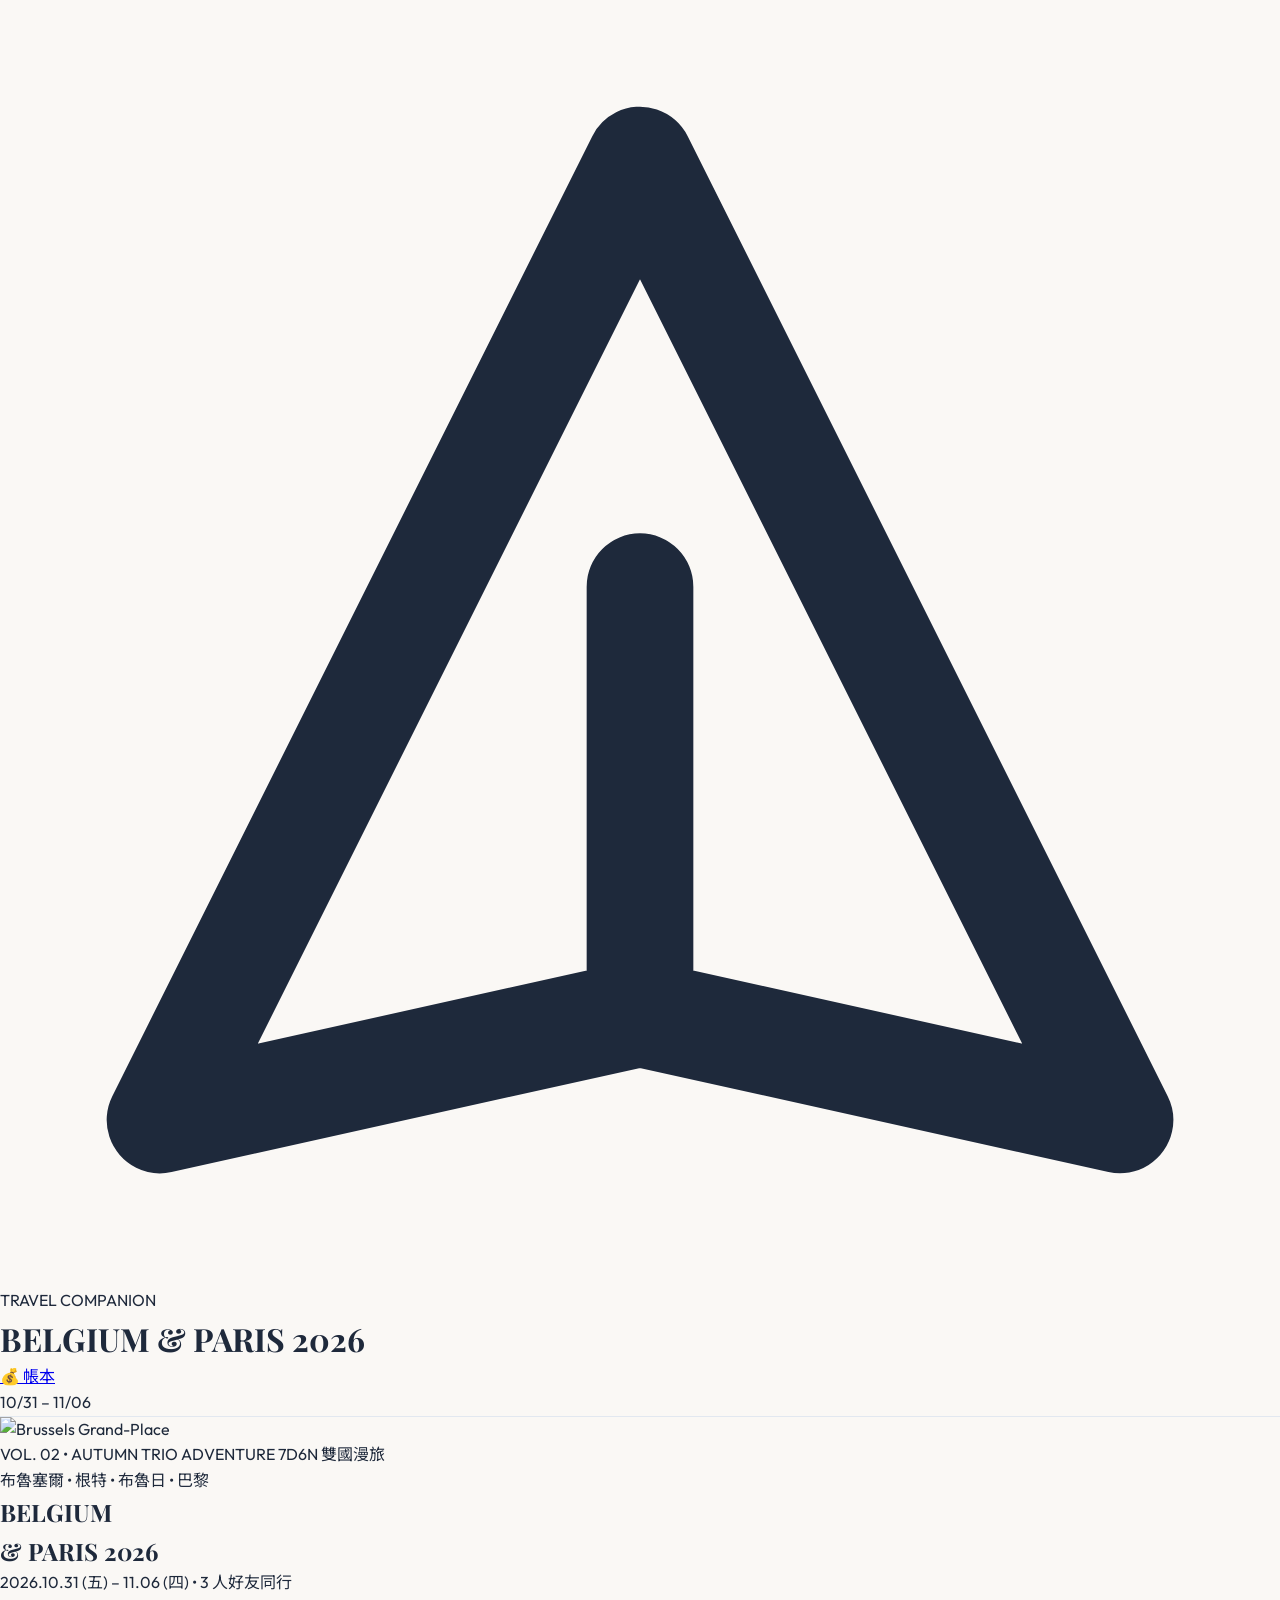
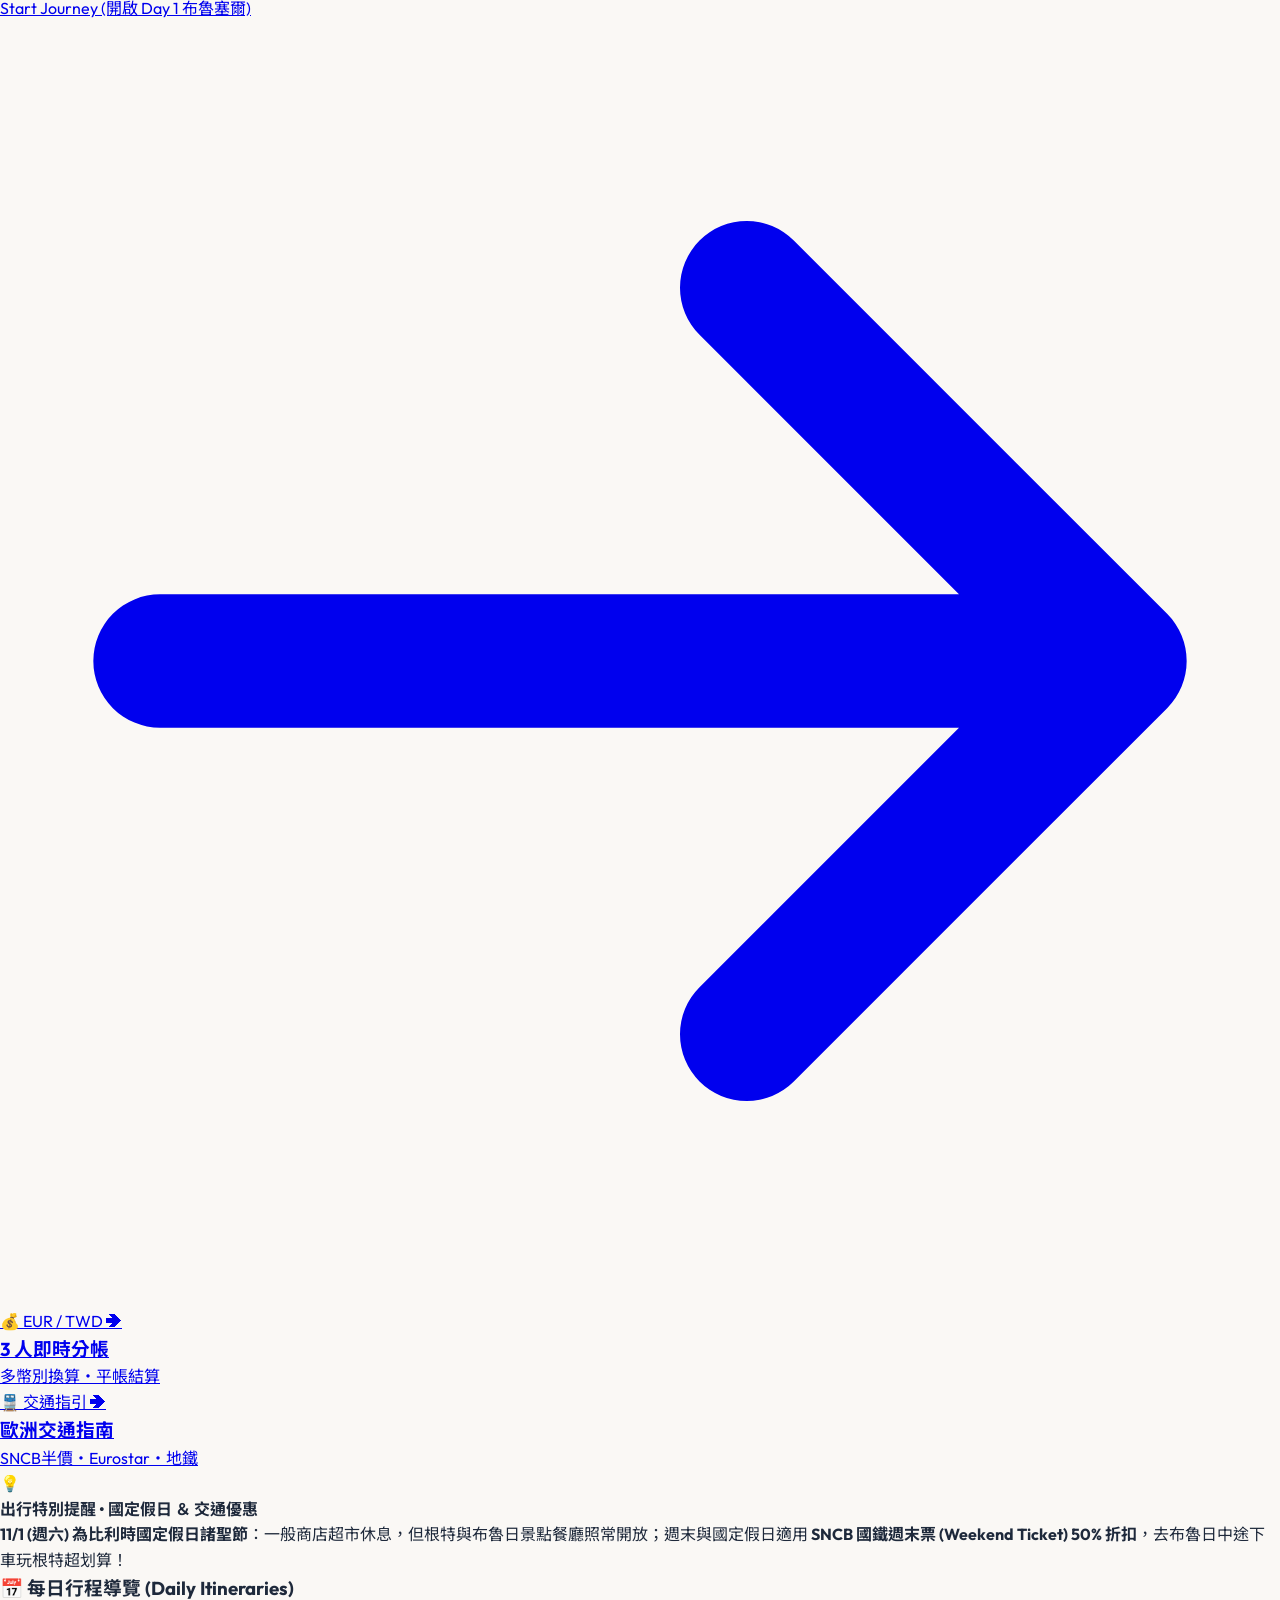
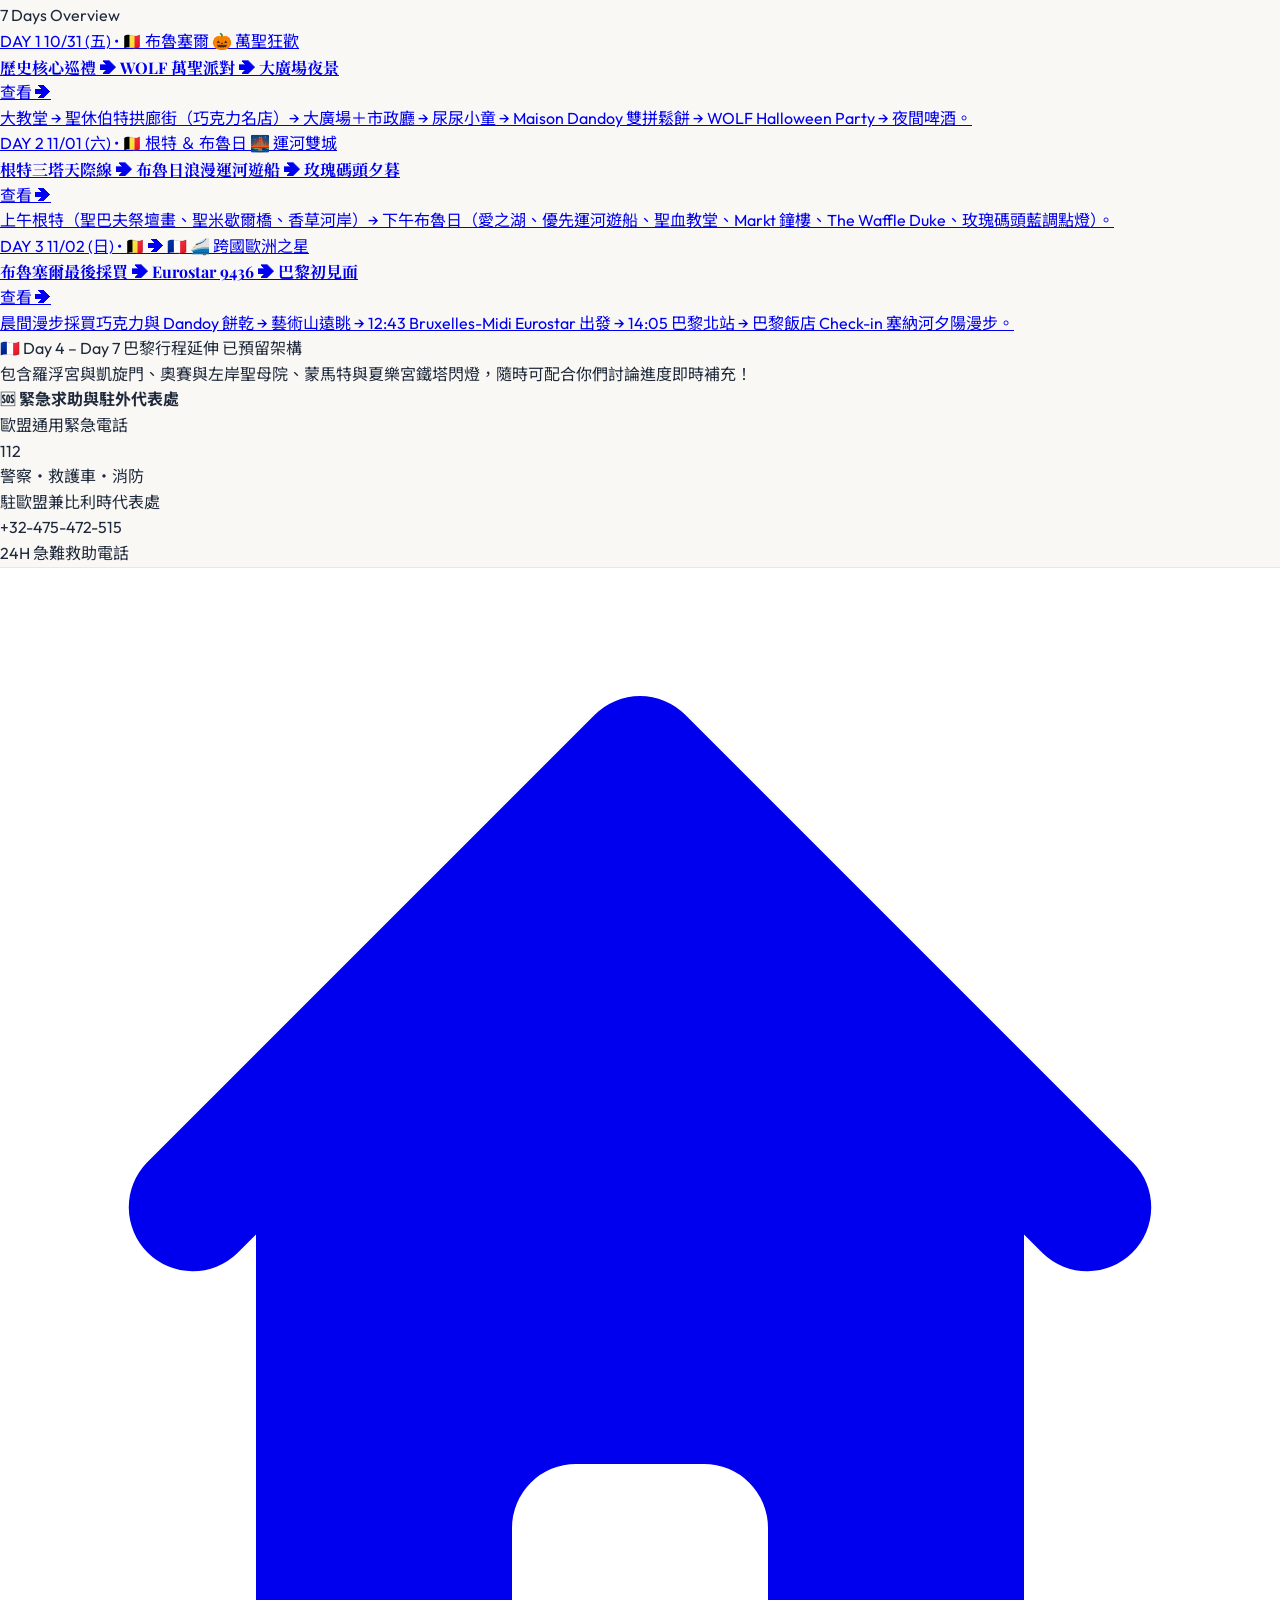
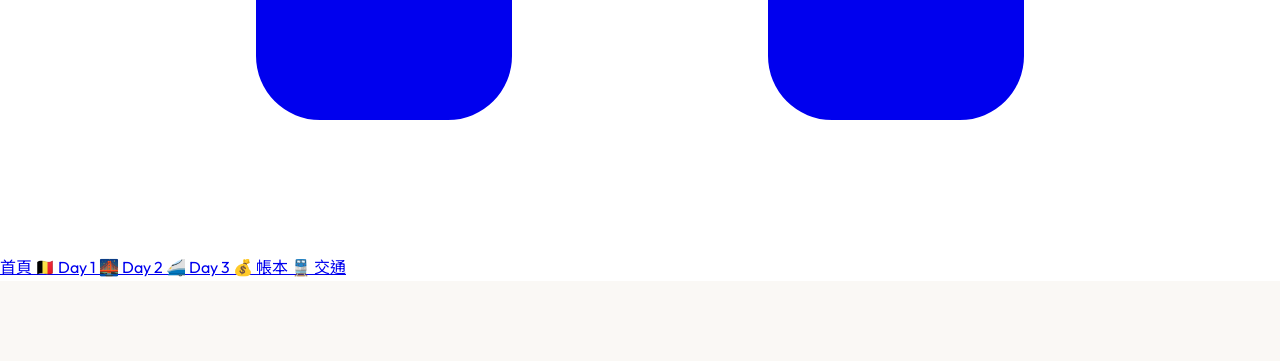
==== index.html @ 3141c3c4 "Initial commit: Belgium & Paris Travel Companion website" ====
<!DOCTYPE html>
<html lang="zh-TW">
<head>
  <meta charset="UTF-8" />
  <meta name="viewport" content="width=device-width, initial-scale=1.0, maximum-scale=1.0, user-scalable=no, viewport-fit=cover" />
  <title>BELGIUM & PARIS 2026 | 比利時・巴黎 3 人行 Travel Companion</title>
  
  <!-- Favicon -->
  <link rel="icon" type="image/svg+xml" href="./assets/favicon.svg" />

  <!-- Tailwind CSS CDN -->
  <script src="https://cdn.tailwindcss.com"></script>

  <!-- Custom Design Tokens & Style -->
  <link rel="stylesheet" href="./css/style.css" />
  <!-- Trip Data & Core Scripts -->
  <script src="./tripData.js"></script>
  <script src="./js/app.js"></script>
</head>
<body class="bg-[#FAF8F5] text-[#1E293B] antialiased selection:bg-[#FEF3C7] selection:text-[#92400E]">

  <!-- Top Sticky Header -->
  <header class="sticky top-0 z-40 glass-header px-4 py-3 shadow-sm">
    <div class="max-w-md mx-auto flex items-center justify-between">
      <div class="flex items-center gap-3">
        <div class="w-9 h-9 rounded-2xl bg-[#B45309] text-white flex items-center justify-center font-bold text-xs shadow-sm">
          <svg class="w-5 h-5 text-white" fill="none" stroke="currentColor" viewBox="0 0 24 24">
            <path stroke-linecap="round" stroke-linejoin="round" stroke-width="2" d="M12 19l9 2-9-18-9 18 9-2zm0 0v-8"/>
          </svg>
        </div>
        <div>
          <span class="text-[10px] font-extrabold tracking-widest text-[#B45309] uppercase block">TRAVEL COMPANION</span>
          <h1 class="text-base font-black text-[#1E293B] tracking-tight leading-none font-serif-title">BELGIUM & PARIS 2026</h1>
        </div>
      </div>

      <div class="flex items-center gap-2">
        <a href="ledger.html" class="flex items-center gap-1 bg-[#B45309] text-white px-2.5 py-1 rounded-full text-xs font-black shadow-soft hover:bg-[#92400E] transition-all">
          <span>💰 帳本</span>
        </a>
        <div class="flex items-center gap-1.5 bg-[#F1F5F9] px-2.5 py-1 rounded-full text-[11px] font-bold text-[#1E293B] border border-[#1E293B]/10">
          <span>10/31 – 11/06</span>
        </div>
      </div>
    </div>
  </header>

  <!-- Main Container -->
  <main class="max-w-md mx-auto px-4 pt-4 space-y-6">

    <!-- Hero Section (European Autumn Travel Magazine Style) -->
    <section class="relative h-[380px] rounded-3xl overflow-hidden shadow-float border border-stone-200/80 group">
      <img src="https://images.unsplash.com/photo-1559113202-c916b8e44373?q=80&w=1200&auto=format&fit=crop" alt="Brussels Grand-Place" class="w-full h-full object-cover group-hover:scale-105 transition-transform duration-700 ease-out" />
      <div class="absolute inset-0 bg-gradient-to-t from-[#1E293B]/95 via-[#1E293B]/45 to-transparent"></div>
      
      <div class="absolute inset-0 p-6 flex flex-col justify-between text-white">
        <!-- Top Badges -->
        <div class="flex items-center justify-between">
          <span class="bg-white/20 backdrop-blur-md px-3 py-1 rounded-full text-[10px] font-bold tracking-widest uppercase border border-white/30 text-white">
            VOL. 02 • AUTUMN TRIO ADVENTURE
          </span>
          <span class="text-xs font-semibold bg-[#B45309]/90 backdrop-blur-md px-2.5 py-1 rounded-full text-stone-100 border border-white/20">
            7D6N 雙國漫旅
          </span>
        </div>

        <!-- Bottom Cover Content -->
        <div class="space-y-4">
          <div>
            <p class="text-xs font-semibold tracking-widest text-[#FEF3C7] uppercase mb-1 flex items-center gap-1.5">
              <span class="w-2 h-2 rounded-full bg-[#D97706]"></span>
              <span>布魯塞爾 • 根特 • 布魯日 • 巴黎</span>
            </p>
            <h2 class="text-3xl font-black tracking-tight leading-tight font-serif-title text-white drop-shadow-md">
              BELGIUM<br/>& PARIS 2026
            </h2>
            <p class="text-xs font-medium text-stone-200 mt-1 tracking-wide">
              2026.10.31 (五) – 11.06 (四) • 3 人好友同行
            </p>
          </div>

          <!-- Start Journey CTA Button -->
          <a href="./day1.html" class="w-full py-3.5 px-6 bg-[#B45309] hover:bg-[#92400E] text-white font-bold text-sm rounded-2xl shadow-float flex items-center justify-center gap-2.5 transition-all duration-200 active:scale-98 border border-white/20">
            <span>Start Journey (開啟 Day 1 布魯塞爾)</span>
            <svg class="w-4 h-4 text-white" fill="none" stroke="currentColor" viewBox="0 0 24 24">
              <path stroke-linecap="round" stroke-linejoin="round" stroke-width="2.5" d="M14 5l7 7m0 0l-7 7m7-7H3"/>
            </svg>
          </a>
        </div>
      </div>
    </section>

    <!-- Quick Action Navigation Cards (2-Grid) -->
    <div class="grid grid-cols-2 gap-3">
      <!-- Ledger Card -->
      <a href="ledger.html" class="bg-white rounded-2xl p-4 border border-[#E2E8F0] shadow-soft hover:shadow-md transition-all flex flex-col justify-between group">
        <div class="flex items-center justify-between mb-2">
          <span class="w-8 h-8 rounded-xl bg-[#FEF3C7] text-[#B45309] flex items-center justify-center text-base font-black">💰</span>
          <span class="text-[10px] font-bold text-stone-400 group-hover:text-[#B45309] transition-colors">EUR / TWD ➔</span>
        </div>
        <div>
          <h3 class="text-sm font-black text-[#1E293B]">3 人即時分帳</h3>
          <p class="text-[11px] text-stone-500 mt-0.5">多幣別換算・平帳結算</p>
        </div>
      </a>

      <!-- Transit Guide Card -->
      <a href="transport_guide.html" class="bg-white rounded-2xl p-4 border border-[#E2E8F0] shadow-soft hover:shadow-md transition-all flex flex-col justify-between group">
        <div class="flex items-center justify-between mb-2">
          <span class="w-8 h-8 rounded-xl bg-[#EFF6FF] text-[#1E40AF] flex items-center justify-center text-base font-black">🚆</span>
          <span class="text-[10px] font-bold text-stone-400 group-hover:text-[#1E40AF] transition-colors">交通指引 ➔</span>
        </div>
        <div>
          <h3 class="text-sm font-black text-[#1E293B]">歐洲交通指南</h3>
          <p class="text-[11px] text-stone-500 mt-0.5">SNCB半價・Eurostar・地鐵</p>
        </div>
      </a>
    </div>

    <!-- Alert Banner: 11/1 All Saints' Day & SNCB Discount -->
    <div class="bg-gradient-to-r from-[#FEF3C7] to-[#FFFBEB] rounded-2xl p-4 border border-[#FDE68A] text-[#92400E] space-y-1.5 shadow-2xs">
      <div class="flex items-center gap-2">
        <span class="text-base">💡</span>
        <h4 class="text-xs font-black uppercase tracking-wider">出行特別提醒 • 國定假日 ＆ 交通優惠</h4>
      </div>
      <p class="text-xs leading-relaxed text-[#78350F]">
        <strong>11/1 (週六) 為比利時國定假日諸聖節</strong>：一般商店超市休息，但根特與布魯日景點餐廳照常開放；週末與國定假日適用 <strong>SNCB 國鐵週末票 (Weekend Ticket) 50% 折扣</strong>，去布魯日中途下車玩根特超划算！
      </p>
    </div>

    <!-- Daily Itinerary Selector (Days 1 to 7) -->
    <section class="space-y-3">
      <div class="flex items-center justify-between px-1">
        <h3 class="text-sm font-black text-[#1E293B] uppercase tracking-wider flex items-center gap-1.5">
          <span>📅</span> <span>每日行程導覽 (Daily Itineraries)</span>
        </h3>
        <span class="text-[11px] font-semibold text-stone-400">7 Days Overview</span>
      </div>

      <!-- Day 1 Card -->
      <a href="day1.html" class="block bg-white rounded-2xl p-4 border border-[#E2E8F0] shadow-soft hover:shadow-md transition-all space-y-3">
        <div class="flex items-start justify-between">
          <div>
            <div class="flex items-center gap-1.5">
              <span class="bg-[#FEF3C7] text-[#92400E] font-extrabold text-[10px] px-2 py-0.5 rounded-md">DAY 1</span>
              <span class="text-xs text-stone-500 font-semibold">10/31 (五) • 🇧🇪 布魯塞爾</span>
              <span class="bg-[#FFEDD5] text-[#C2410C] text-[10px] font-bold px-1.5 py-0.5 rounded">🎃 萬聖狂歡</span>
            </div>
            <h4 class="text-base font-black text-[#1E293B] mt-1 font-serif-title">歷史核心巡禮 ➔ WOLF 萬聖派對 ➔ 大廣場夜景</h4>
          </div>
          <span class="text-[#B45309] text-xs font-bold mt-1">查看 ➔</span>
        </div>
        <p class="text-xs text-stone-600 line-clamp-2">
          大教堂 → 聖休伯特拱廊街（巧克力名店）→ 大廣場＋市政廳 → 尿尿小童 → Maison Dandoy 雙拼鬆餅 → WOLF Halloween Party → 夜間啤酒。
        </p>
      </a>

      <!-- Day 2 Card -->
      <a href="day2.html" class="block bg-white rounded-2xl p-4 border border-[#E2E8F0] shadow-soft hover:shadow-md transition-all space-y-3">
        <div class="flex items-start justify-between">
          <div>
            <div class="flex items-center gap-1.5">
              <span class="bg-[#FEF3C7] text-[#92400E] font-extrabold text-[10px] px-2 py-0.5 rounded-md">DAY 2</span>
              <span class="text-xs text-stone-500 font-semibold">11/01 (六) • 🇧🇪 根特 ＆ 布魯日</span>
              <span class="bg-[#ECFDF5] text-[#065F46] text-[10px] font-bold px-1.5 py-0.5 rounded">🌉 運河雙城</span>
            </div>
            <h4 class="text-base font-black text-[#1E293B] mt-1 font-serif-title">根特三塔天際線 ➔ 布魯日浪漫運河遊船 ➔ 玫瑰碼頭夕暮</h4>
          </div>
          <span class="text-[#B45309] text-xs font-bold mt-1">查看 ➔</span>
        </div>
        <p class="text-xs text-stone-600 line-clamp-2">
          上午根特（聖巴夫祭壇畫、聖米歇爾橋、香草河岸）→ 下午布魯日（愛之湖、優先運河遊船、聖血教堂、Markt 鐘樓、The Waffle Duke、玫瑰碼頭藍調點燈）。
        </p>
      </a>

      <!-- Day 3 Card -->
      <a href="day3.html" class="block bg-white rounded-2xl p-4 border border-[#E2E8F0] shadow-soft hover:shadow-md transition-all space-y-3">
        <div class="flex items-start justify-between">
          <div>
            <div class="flex items-center gap-1.5">
              <span class="bg-[#EFF6FF] text-[#1E40AF] font-extrabold text-[10px] px-2 py-0.5 rounded-md">DAY 3</span>
              <span class="text-xs text-stone-500 font-semibold">11/02 (日) • 🇧🇪 ➔ 🇫🇷</span>
              <span class="bg-[#EFF6FF] text-[#1E40AF] text-[10px] font-bold px-1.5 py-0.5 rounded">🚄 跨國歐洲之星</span>
            </div>
            <h4 class="text-base font-black text-[#1E293B] mt-1 font-serif-title">布魯塞爾最後採買 ➔ Eurostar 9436 ➔ 巴黎初見面</h4>
          </div>
          <span class="text-[#1E40AF] text-xs font-bold mt-1">查看 ➔</span>
        </div>
        <p class="text-xs text-stone-600 line-clamp-2">
          晨間漫步採買巧克力與 Dandoy 餅乾 → 藝術山遠眺 → 12:43 Bruxelles-Midi Eurostar 出發 → 14:05 巴黎北站 → 巴黎飯店 Check-in 塞納河夕陽漫步。
        </p>
      </a>

      <!-- Days 4-7 Paris Expansion Cards -->
      <div class="bg-stone-50 rounded-2xl p-4 border border-dashed border-stone-300 space-y-2">
        <div class="flex items-center justify-between">
          <span class="text-xs font-bold text-stone-700">🇫🇷 Day 4 – Day 7 巴黎行程延伸</span>
          <span class="text-[10px] bg-stone-200 text-stone-600 font-bold px-2 py-0.5 rounded-full">已預留架構</span>
        </div>
        <p class="text-xs text-stone-500">
          包含羅浮宮與凱旋門、奧賽與左岸聖母院、蒙馬特與夏樂宮鐵塔閃燈，隨時可配合你們討論進度即時補充！
        </p>
      </div>
    </section>

    <!-- Emergency & Support Card -->
    <section class="bg-white rounded-2xl p-4 border border-[#E2E8F0] shadow-soft space-y-2.5">
      <h4 class="text-xs font-black text-[#1E293B] uppercase tracking-wider flex items-center gap-1.5">
        <span>🆘</span> <span>緊急求助與駐外代表處</span>
      </h4>
      <div class="grid grid-cols-2 gap-2 text-xs">
        <div class="bg-stone-50 p-2.5 rounded-xl border border-stone-200/60">
          <span class="text-[10px] font-bold text-stone-400 block">歐盟通用緊急電話</span>
          <p class="font-black text-[#B45309] text-sm">112</p>
          <span class="text-[10px] text-stone-500">警察・救護車・消防</span>
        </div>
        <div class="bg-stone-50 p-2.5 rounded-xl border border-stone-200/60">
          <span class="text-[10px] font-bold text-stone-400 block">駐歐盟兼比利時代表處</span>
          <p class="font-black text-[#1E293B] text-xs mt-0.5">+32-475-472-515</p>
          <span class="text-[10px] text-stone-500">24H 急難救助電話</span>
        </div>
      </div>
    </section>

  </main>

  <!-- Bottom Navigation Bar -->
  <nav class="fixed bottom-0 left-0 right-0 z-40 glass-nav px-4 py-2">
    <div class="max-w-md mx-auto flex items-center justify-around text-[10px] font-bold text-stone-500">
      <a href="index.html" class="flex flex-col items-center gap-1 text-[#B45309]">
        <svg class="w-5 h-5 text-[#B45309]" fill="currentColor" viewBox="0 0 20 20">
          <path d="M10.707 2.293a1 1 0 00-1.414 0l-7 7a1 1 0 001.414 1.414L4 10.414V17a1 1 0 001 1h2a1 1 0 001-1v-2a1 1 0 011-1h2a1 1 0 011 1v2a1 1 0 001 1h2a1 1 0 001-1v-6.586l.293.293a1 1 0 001.414-1.414l-7-7z"/>
        </svg>
        <span>首頁</span>
      </a>
      <a href="day1.html" class="flex flex-col items-center gap-1 hover:text-[#1E293B] transition-colors">
        <span class="text-sm leading-none">🇧🇪</span>
        <span>Day 1</span>
      </a>
      <a href="day2.html" class="flex flex-col items-center gap-1 hover:text-[#1E293B] transition-colors">
        <span class="text-sm leading-none">🌉</span>
        <span>Day 2</span>
      </a>
      <a href="day3.html" class="flex flex-col items-center gap-1 hover:text-[#1E293B] transition-colors">
        <span class="text-sm leading-none">🚄</span>
        <span>Day 3</span>
      </a>
      <a href="ledger.html" class="flex flex-col items-center gap-1 hover:text-[#B45309] transition-colors">
        <span class="text-sm leading-none">💰</span>
        <span>帳本</span>
      </a>
      <a href="transport_guide.html" class="flex flex-col items-center gap-1 hover:text-[#1E293B] transition-colors">
        <span class="text-sm leading-none">🚆</span>
        <span>交通</span>
      </a>
    </div>
  </nav>

</body>
</html>
---- css/style.css ----
/* ==========================================================================
   Belgium & Paris Travel Companion 2026 - European Autumn Design System
   ========================================================================== */

@import url('https://fonts.googleapis.com/css2?family=Cinzel:wght@600;700;800;900&family=Playfair+Display:ital,wght@0,600;0,700;0,900;1,600&family=Outfit:wght@300;400;500;600;700;800;900&family=Noto+Sans+TC:wght@300;400;500;700;900&family=Noto+Serif+TC:wght@400;600;700;900&display=swap');

:root {
  /* Color Palette - European Autumn & Capital Elegance */
  --bg-washi: #FAF8F5;          /* 溫潤象牙米白紙質 */
  --bg-card: #FFFFFF;           /* 純白卡片 */
  --text-primary: #1E293B;      /* 深海軍藍黑 (主字體 Slate-800) */
  --text-body: #475569;         /* 內文深灰 (Slate-600) */
  --text-muted: #64748B;        /* 輔助文字 (Slate-500) */
  
  /* Belgium & Bruges Accents */
  --accent-cognac: #B45309;     /* 布魯日紅磚干邑金 */
  --accent-cognac-light: #FEF3C7;/* 干邑金淺背景 */
  --accent-wine: #881337;       /* 皇家勃艮第酒紅 */
  --accent-wine-light: #FFE4E6; /* 酒紅淺背景 */
  
  /* Paris & Classic European Accents */
  --accent-navy: #1E293B;       /* 歐陸深海軍藍 */
  --accent-navy-light: #F1F5F9; /* 海軍藍淺背景 */
  --accent-gold: #D97706;       /* 典雅香檳金 */
  --accent-gold-light: #FFFBEB; /* 香檳金淺背景 */
  --accent-forest: #1E3A2F;     /* 歐洲林蔭墨綠 */
  --accent-forest-light: #ECFDF5;

  --border-light: #E2E8F0;      /* 細微邊框 */
  --border-focus: #B45309;

  --shadow-2xs: 0 1px 3px rgba(30, 41, 59, 0.04);
  --shadow-soft: 0 4px 20px -2px rgba(30, 41, 59, 0.05);
  --shadow-card: 0 8px 30px rgba(30, 41, 59, 0.08);
  --shadow-float: 0 12px 35px rgba(30, 41, 59, 0.12);
}

/* Base Setup */
*, *::before, *::after {
  box-sizing: border-box;
  margin: 0;
  padding: 0;
}

html {
  font-family: 'Outfit', 'Noto Sans TC', -apple-system, sans-serif;
  background-color: var(--bg-washi);
  color: var(--text-primary);
  -webkit-font-smoothing: antialiased;
  -moz-osx-font-smoothing: grayscale;
  scroll-behavior: smooth;
}

body {
  min-height: 100vh;
  background-color: var(--bg-washi);
  line-height: 1.6;
  padding-bottom: calc(5rem + env(safe-area-inset-bottom));
}

/* Typography Classes */
.font-serif-title {
  font-family: 'Playfair Display', 'Noto Serif TC', 'Cinzel', serif;
}

.font-sans-tc {
  font-family: 'Outfit', 'Noto Sans TC', sans-serif;
}

/* Glassmorphism Header & Nav */
.glass-header {
  background: rgba(250, 248, 245, 0.90);
  backdrop-filter: blur(16px);
  -webkit-backdrop-filter: blur(16px);
  border-bottom: 1px solid var(--border-light);
}

.glass-nav {
  background: rgba(255, 255, 255, 0.92);
  backdrop-filter: blur(16px);
  -webkit-backdrop-filter: blur(16px);
  border-top: 1px solid var(--border-light);
}

/* Custom Scrollbar Removal */
.no-scrollbar::-webkit-scrollbar {
  display: none;
}
.no-scrollbar {
  -ms-overflow-style: none;
  scrollbar-width: none;
}

/* Timeline Custom Connectors */
.timeline-dot {
  position: relative;
}
.timeline-dot::after {
  content: '';
  position: absolute;
  top: 1.25rem;
  bottom: -1.25rem;
  left: 50%;
  width: 2px;
  background: #E2E8F0;
  transform: translateX(-50%);
  z-index: 0;
}
.timeline-dot:last-child::after {
  display: none;
}

/* Micro-interaction Animations */
@keyframes fadeIn {
  from { opacity: 0; transform: translateY(6px); }
  to { opacity: 1; transform: translateY(0); }
}

.animate-fade-in {
  animation: fadeIn 0.35s ease-out forwards;
}

.active-scale:active {
  transform: scale(0.97);
}

/* Tag & Badge Tokens */
.badge-be {
  background-color: #FEF3C7;
  color: #92400E;
  border: 1px solid #FDE68A;
}

.badge-fr {
  background-color: #EFF6FF;
  color: #1E40AF;
  border: 1px solid #BFDBFE;
}

.badge-halloween {
  background-color: #FFEDD5;
  color: #C2410C;
  border: 1px solid #FED7AA;
}
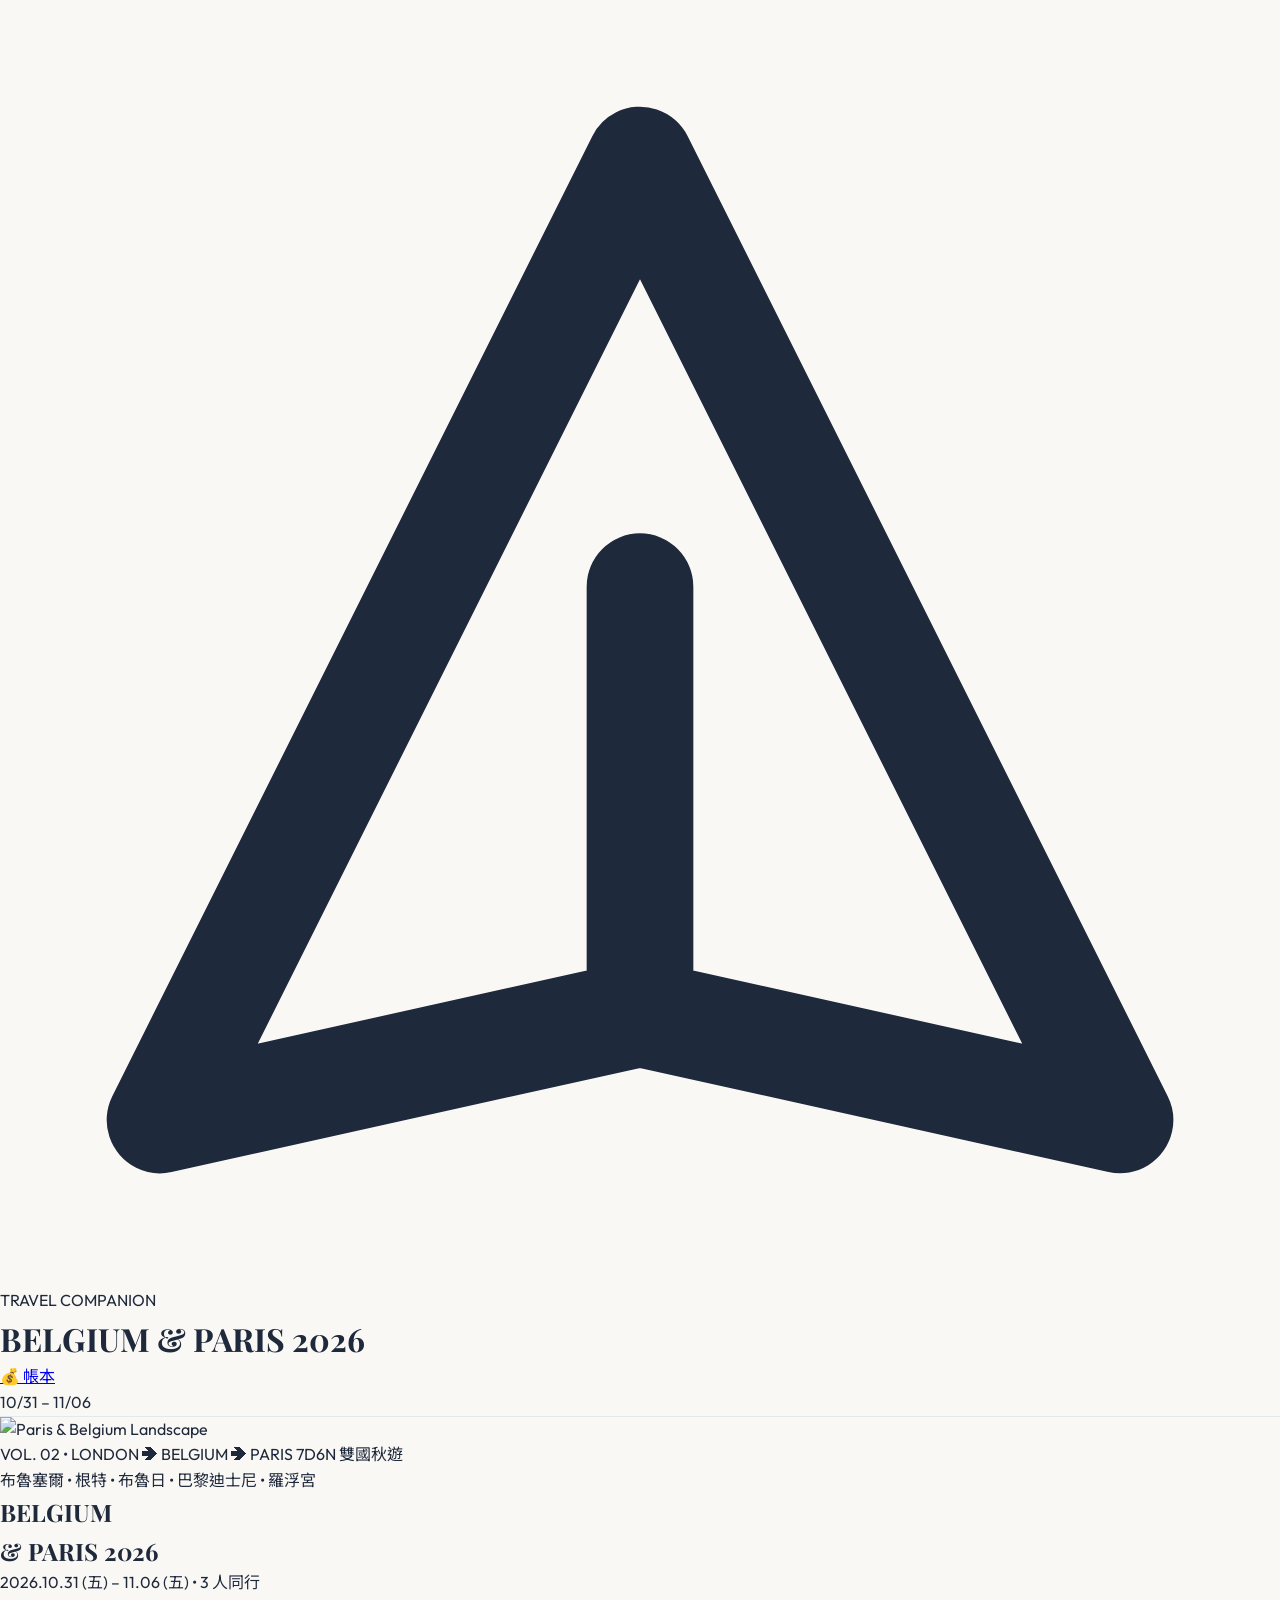
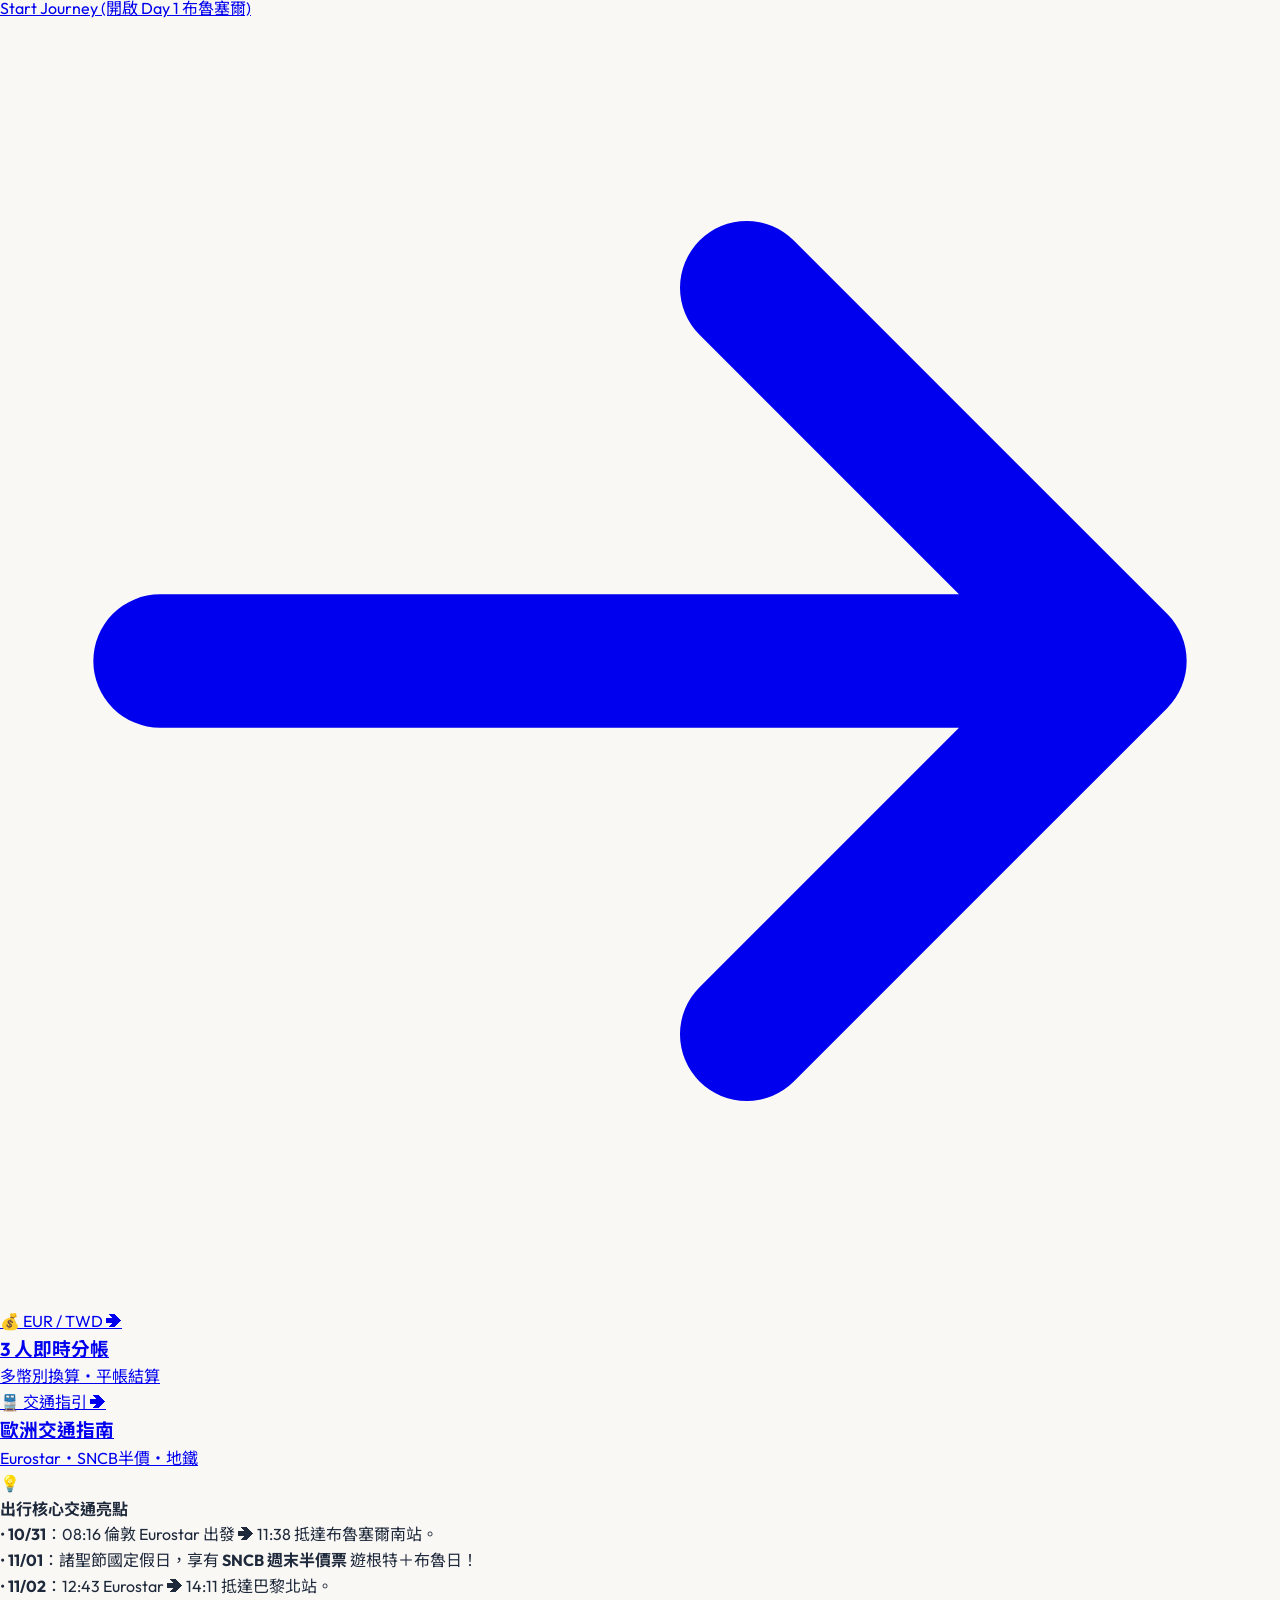
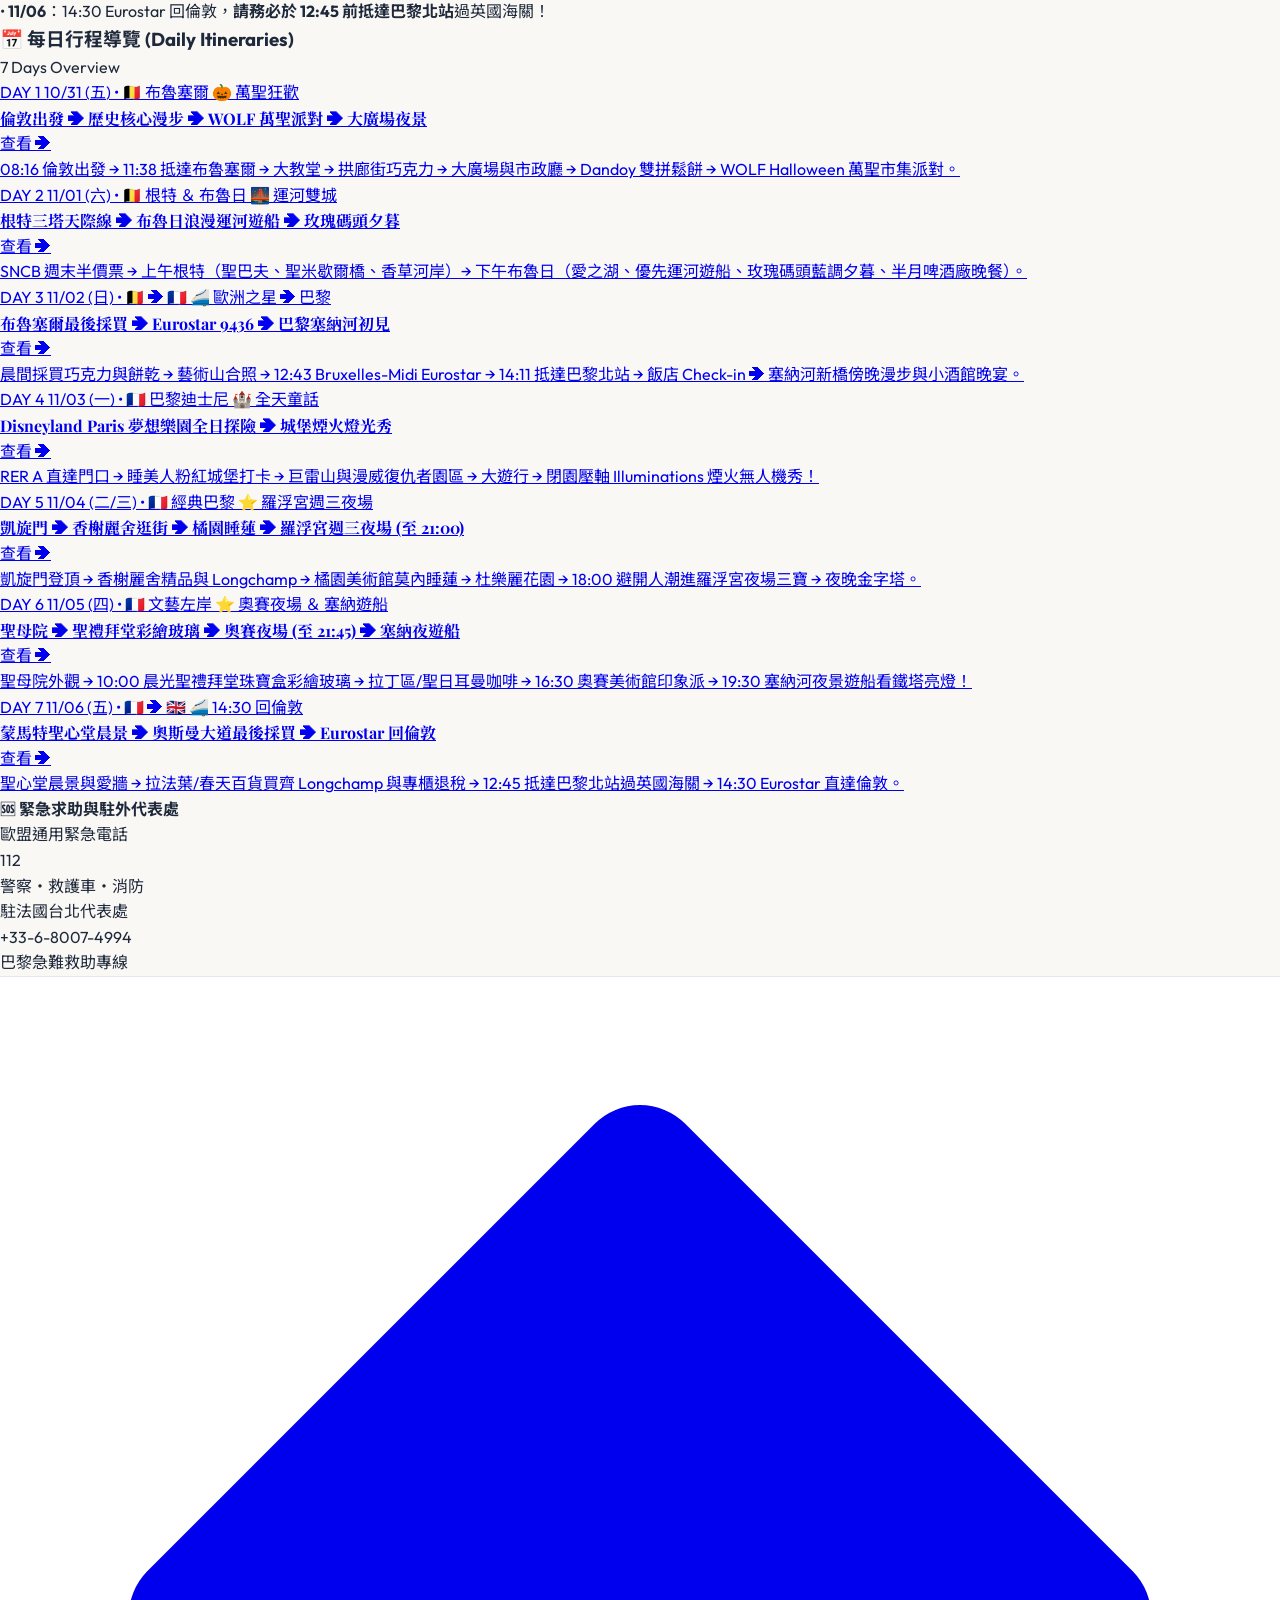
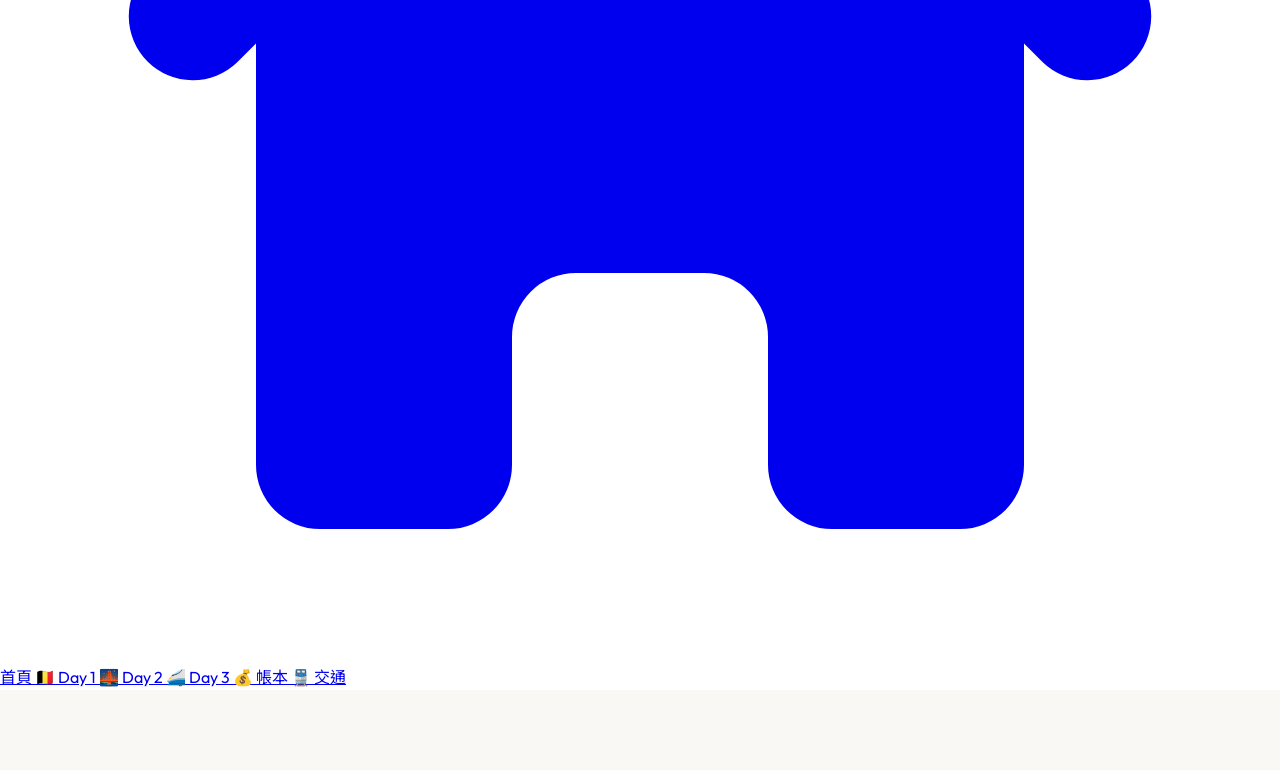
==== commit 1831939a: "Update full Paris itinerary, Eurostar timings, and logistics" ====
--- a/index.html
+++ b/index.html
@@ -50,17 +50,17 @@
 
     <!-- Hero Section (European Autumn Travel Magazine Style) -->
     <section class="relative h-[380px] rounded-3xl overflow-hidden shadow-float border border-stone-200/80 group">
-      <img src="https://images.unsplash.com/photo-1559113202-c916b8e44373?q=80&w=1200&auto=format&fit=crop" alt="Brussels Grand-Place" class="w-full h-full object-cover group-hover:scale-105 transition-transform duration-700 ease-out" />
+      <img src="https://images.unsplash.com/photo-1502602898657-3e91760cbb34?q=80&w=1200&auto=format&fit=crop" alt="Paris & Belgium Landscape" class="w-full h-full object-cover group-hover:scale-105 transition-transform duration-700 ease-out" />
       <div class="absolute inset-0 bg-gradient-to-t from-[#1E293B]/95 via-[#1E293B]/45 to-transparent"></div>
       
       <div class="absolute inset-0 p-6 flex flex-col justify-between text-white">
         <!-- Top Badges -->
         <div class="flex items-center justify-between">
           <span class="bg-white/20 backdrop-blur-md px-3 py-1 rounded-full text-[10px] font-bold tracking-widest uppercase border border-white/30 text-white">
-            VOL. 02 • AUTUMN TRIO ADVENTURE
+            VOL. 02 • LONDON ➔ BELGIUM ➔ PARIS
           </span>
           <span class="text-xs font-semibold bg-[#B45309]/90 backdrop-blur-md px-2.5 py-1 rounded-full text-stone-100 border border-white/20">
-            7D6N 雙國漫旅
+            7D6N 雙國秋遊
           </span>
         </div>
 
@@ -69,13 +69,13 @@
           <div>
             <p class="text-xs font-semibold tracking-widest text-[#FEF3C7] uppercase mb-1 flex items-center gap-1.5">
               <span class="w-2 h-2 rounded-full bg-[#D97706]"></span>
-              <span>布魯塞爾 • 根特 • 布魯日 • 巴黎</span>
+              <span>布魯塞爾 • 根特 • 布魯日 • 巴黎迪士尼 • 羅浮宮</span>
             </p>
             <h2 class="text-3xl font-black tracking-tight leading-tight font-serif-title text-white drop-shadow-md">
               BELGIUM<br/>& PARIS 2026
             </h2>
             <p class="text-xs font-medium text-stone-200 mt-1 tracking-wide">
-              2026.10.31 (五) – 11.06 (四) • 3 人好友同行
+              2026.10.31 (五) – 11.06 (五) • 3 人同行
             </p>
           </div>
 
@@ -112,19 +112,22 @@
         </div>
         <div>
           <h3 class="text-sm font-black text-[#1E293B]">歐洲交通指南</h3>
-          <p class="text-[11px] text-stone-500 mt-0.5">SNCB半價・Eurostar・地鐵</p>
+          <p class="text-[11px] text-stone-500 mt-0.5">Eurostar・SNCB半價・地鐵</p>
         </div>
       </a>
     </div>
 
-    <!-- Alert Banner: 11/1 All Saints' Day & SNCB Discount -->
+    <!-- Alert Banner: 11/1 All Saints' Day & 11/6 Eurostar -->
     <div class="bg-gradient-to-r from-[#FEF3C7] to-[#FFFBEB] rounded-2xl p-4 border border-[#FDE68A] text-[#92400E] space-y-1.5 shadow-2xs">
       <div class="flex items-center gap-2">
         <span class="text-base">💡</span>
-        <h4 class="text-xs font-black uppercase tracking-wider">出行特別提醒 • 國定假日 ＆ 交通優惠</h4>
+        <h4 class="text-xs font-black uppercase tracking-wider">出行核心交通亮點</h4>
       </div>
       <p class="text-xs leading-relaxed text-[#78350F]">
-        <strong>11/1 (週六) 為比利時國定假日諸聖節</strong>：一般商店超市休息，但根特與布魯日景點餐廳照常開放；週末與國定假日適用 <strong>SNCB 國鐵週末票 (Weekend Ticket) 50% 折扣</strong>，去布魯日中途下車玩根特超划算！
+        • <strong>10/31</strong>：08:16 倫敦 Eurostar 出發 ➔ 11:38 抵達布魯塞爾南站。<br/>
+        • <strong>11/01</strong>：諸聖節國定假日，享有 <strong>SNCB 週末半價票</strong> 遊根特＋布魯日！<br/>
+        • <strong>11/02</strong>：12:43 Eurostar ➔ 14:11 抵達巴黎北站。<br/>
+        • <strong>11/06</strong>：14:30 Eurostar 回倫敦，<strong>請務必於 12:45 前抵達巴黎北站</strong>過英國海關！
       </p>
     </div>
 
@@ -146,12 +149,12 @@
               <span class="text-xs text-stone-500 font-semibold">10/31 (五) • 🇧🇪 布魯塞爾</span>
               <span class="bg-[#FFEDD5] text-[#C2410C] text-[10px] font-bold px-1.5 py-0.5 rounded">🎃 萬聖狂歡</span>
             </div>
-            <h4 class="text-base font-black text-[#1E293B] mt-1 font-serif-title">歷史核心巡禮 ➔ WOLF 萬聖派對 ➔ 大廣場夜景</h4>
+            <h4 class="text-base font-black text-[#1E293B] mt-1 font-serif-title">倫敦出發 ➔ 歷史核心漫步 ➔ WOLF 萬聖派對 ➔ 大廣場夜景</h4>
           </div>
           <span class="text-[#B45309] text-xs font-bold mt-1">查看 ➔</span>
         </div>
         <p class="text-xs text-stone-600 line-clamp-2">
-          大教堂 → 聖休伯特拱廊街（巧克力名店）→ 大廣場＋市政廳 → 尿尿小童 → Maison Dandoy 雙拼鬆餅 → WOLF Halloween Party → 夜間啤酒。
+          08:16 倫敦出發 → 11:38 抵達布魯塞爾 → 大教堂 → 拱廊街巧克力 → 大廣場與市政廳 → Dandoy 雙拼鬆餅 → WOLF Halloween 萬聖市集派對。
         </p>
       </a>
 
@@ -169,7 +172,7 @@
           <span class="text-[#B45309] text-xs font-bold mt-1">查看 ➔</span>
         </div>
         <p class="text-xs text-stone-600 line-clamp-2">
-          上午根特（聖巴夫祭壇畫、聖米歇爾橋、香草河岸）→ 下午布魯日（愛之湖、優先運河遊船、聖血教堂、Markt 鐘樓、The Waffle Duke、玫瑰碼頭藍調點燈）。
+          SNCB 週末半價票 → 上午根特（聖巴夫、聖米歇爾橋、香草河岸）→ 下午布魯日（愛之湖、優先運河遊船、玫瑰碼頭藍調夕暮、半月啤酒廠晚餐）。
         </p>
       </a>
 
@@ -180,27 +183,88 @@
             <div class="flex items-center gap-1.5">
               <span class="bg-[#EFF6FF] text-[#1E40AF] font-extrabold text-[10px] px-2 py-0.5 rounded-md">DAY 3</span>
               <span class="text-xs text-stone-500 font-semibold">11/02 (日) • 🇧🇪 ➔ 🇫🇷</span>
-              <span class="bg-[#EFF6FF] text-[#1E40AF] text-[10px] font-bold px-1.5 py-0.5 rounded">🚄 跨國歐洲之星</span>
-            </div>
-            <h4 class="text-base font-black text-[#1E293B] mt-1 font-serif-title">布魯塞爾最後採買 ➔ Eurostar 9436 ➔ 巴黎初見面</h4>
-          </div>
-          <span class="text-[#1E40AF] text-xs font-bold mt-1">查看 ➔</span>
-        </div>
-        <p class="text-xs text-stone-600 line-clamp-2">
-          晨間漫步採買巧克力與 Dandoy 餅乾 → 藝術山遠眺 → 12:43 Bruxelles-Midi Eurostar 出發 → 14:05 巴黎北站 → 巴黎飯店 Check-in 塞納河夕陽漫步。
-        </p>
-      </a>
-
-      <!-- Days 4-7 Paris Expansion Cards -->
-      <div class="bg-stone-50 rounded-2xl p-4 border border-dashed border-stone-300 space-y-2">
-        <div class="flex items-center justify-between">
-          <span class="text-xs font-bold text-stone-700">🇫🇷 Day 4 – Day 7 巴黎行程延伸</span>
-          <span class="text-[10px] bg-stone-200 text-stone-600 font-bold px-2 py-0.5 rounded-full">已預留架構</span>
-        </div>
-        <p class="text-xs text-stone-500">
-          包含羅浮宮與凱旋門、奧賽與左岸聖母院、蒙馬特與夏樂宮鐵塔閃燈，隨時可配合你們討論進度即時補充！
-        </p>
-      </div>
+              <span class="bg-[#EFF6FF] text-[#1E40AF] text-[10px] font-bold px-1.5 py-0.5 rounded">🚄 歐洲之星 ➔ 巴黎</span>
+            </div>
+            <h4 class="text-base font-black text-[#1E293B] mt-1 font-serif-title">布魯塞爾最後採買 ➔ Eurostar 9436 ➔ 巴黎塞納河初見</h4>
+          </div>
+          <span class="text-[#1E40AF] text-xs font-bold mt-1">查看 ➔</span>
+        </div>
+        <p class="text-xs text-stone-600 line-clamp-2">
+          晨間採買巧克力與餅乾 → 藝術山合照 → 12:43 Bruxelles-Midi Eurostar → 14:11 抵達巴黎北站 → 飯店 Check-in ➔ 塞納河新橋傍晚漫步與小酒館晚宴。
+        </p>
+      </a>
+
+      <!-- Day 4 Card -->
+      <a href="day4.html" class="block bg-white rounded-2xl p-4 border border-[#E2E8F0] shadow-soft hover:shadow-md transition-all space-y-3">
+        <div class="flex items-start justify-between">
+          <div>
+            <div class="flex items-center gap-1.5">
+              <span class="bg-[#EFF6FF] text-[#1E40AF] font-extrabold text-[10px] px-2 py-0.5 rounded-md">DAY 4</span>
+              <span class="text-xs text-stone-500 font-semibold">11/03 (一) • 🇫🇷 巴黎迪士尼</span>
+              <span class="bg-[#FDF2F8] text-[#BE185D] text-[10px] font-bold px-1.5 py-0.5 rounded">🏰 全天童話</span>
+            </div>
+            <h4 class="text-base font-black text-[#1E293B] mt-1 font-serif-title">Disneyland Paris 夢想樂園全日探險 ➔ 城堡煙火燈光秀</h4>
+          </div>
+          <span class="text-[#1E40AF] text-xs font-bold mt-1">查看 ➔</span>
+        </div>
+        <p class="text-xs text-stone-600 line-clamp-2">
+          RER A 直達門口 → 睡美人粉紅城堡打卡 → 巨雷山與漫威復仇者園區 → 大遊行 → 閉園壓軸 Illuminations 煙火無人機秀！
+        </p>
+      </a>
+
+      <!-- Day 5 Card -->
+      <a href="day5.html" class="block bg-white rounded-2xl p-4 border border-[#E2E8F0] shadow-soft hover:shadow-md transition-all space-y-3">
+        <div class="flex items-start justify-between">
+          <div>
+            <div class="flex items-center gap-1.5">
+              <span class="bg-[#EFF6FF] text-[#1E40AF] font-extrabold text-[10px] px-2 py-0.5 rounded-md">DAY 5</span>
+              <span class="text-xs text-stone-500 font-semibold">11/04 (二/三) • 🇫🇷 經典巴黎</span>
+              <span class="bg-[#FEF3C7] text-[#92400E] text-[10px] font-bold px-1.5 py-0.5 rounded">⭐️ 羅浮宮週三夜場</span>
+            </div>
+            <h4 class="text-base font-black text-[#1E293B] mt-1 font-serif-title">凱旋門 ➔ 香榭麗舍逛街 ➔ 橘園睡蓮 ➔ 羅浮宮週三夜場 (至 21:00)</h4>
+          </div>
+          <span class="text-[#1E40AF] text-xs font-bold mt-1">查看 ➔</span>
+        </div>
+        <p class="text-xs text-stone-600 line-clamp-2">
+          凱旋門登頂 → 香榭麗舍精品與 Longchamp → 橘園美術館莫內睡蓮 → 杜樂麗花園 → 18:00 避開人潮進羅浮宮夜場三寶 → 夜晚金字塔。
+        </p>
+      </a>
+
+      <!-- Day 6 Card -->
+      <a href="day6.html" class="block bg-white rounded-2xl p-4 border border-[#E2E8F0] shadow-soft hover:shadow-md transition-all space-y-3">
+        <div class="flex items-start justify-between">
+          <div>
+            <div class="flex items-center gap-1.5">
+              <span class="bg-[#EFF6FF] text-[#1E40AF] font-extrabold text-[10px] px-2 py-0.5 rounded-md">DAY 6</span>
+              <span class="text-xs text-stone-500 font-semibold">11/05 (四) • 🇫🇷 文藝左岸</span>
+              <span class="bg-[#FEF3C7] text-[#92400E] text-[10px] font-bold px-1.5 py-0.5 rounded">⭐️ 奧賽夜場 ＆ 塞納遊船</span>
+            </div>
+            <h4 class="text-base font-black text-[#1E293B] mt-1 font-serif-title">聖母院 ➔ 聖禮拜堂彩繪玻璃 ➔ 奧賽夜場 (至 21:45) ➔ 塞納夜遊船</h4>
+          </div>
+          <span class="text-[#1E40AF] text-xs font-bold mt-1">查看 ➔</span>
+        </div>
+        <p class="text-xs text-stone-600 line-clamp-2">
+          聖母院外觀 → 10:00 晨光聖禮拜堂珠寶盒彩繪玻璃 → 拉丁區/聖日耳曼咖啡 → 16:30 奧賽美術館印象派 → 19:30 塞納河夜景遊船看鐵塔亮燈！
+        </p>
+      </a>
+
+      <!-- Day 7 Card -->
+      <a href="day7.html" class="block bg-white rounded-2xl p-4 border border-[#E2E8F0] shadow-soft hover:shadow-md transition-all space-y-3">
+        <div class="flex items-start justify-between">
+          <div>
+            <div class="flex items-center gap-1.5">
+              <span class="bg-[#EFF6FF] text-[#1E40AF] font-extrabold text-[10px] px-2 py-0.5 rounded-md">DAY 7</span>
+              <span class="text-xs text-stone-500 font-semibold">11/06 (五) • 🇫🇷 ➔ 🇬🇧</span>
+              <span class="bg-[#EFF6FF] text-[#1E40AF] text-[10px] font-bold px-1.5 py-0.5 rounded">🚄 14:30 回倫敦</span>
+            </div>
+            <h4 class="text-base font-black text-[#1E293B] mt-1 font-serif-title">蒙馬特聖心堂晨景 ➔ 奧斯曼大道最後採買 ➔ Eurostar 回倫敦</h4>
+          </div>
+          <span class="text-[#1E40AF] text-xs font-bold mt-1">查看 ➔</span>
+        </div>
+        <p class="text-xs text-stone-600 line-clamp-2">
+          聖心堂晨景與愛牆 → 拉法葉/春天百貨買齊 Longchamp 與專櫃退稅 → 12:45 抵達巴黎北站過英國海關 → 14:30 Eurostar 直達倫敦。
+        </p>
+      </a>
     </section>
 
     <!-- Emergency & Support Card -->
@@ -215,9 +279,9 @@
           <span class="text-[10px] text-stone-500">警察・救護車・消防</span>
         </div>
         <div class="bg-stone-50 p-2.5 rounded-xl border border-stone-200/60">
-          <span class="text-[10px] font-bold text-stone-400 block">駐歐盟兼比利時代表處</span>
-          <p class="font-black text-[#1E293B] text-xs mt-0.5">+32-475-472-515</p>
-          <span class="text-[10px] text-stone-500">24H 急難救助電話</span>
+          <span class="text-[10px] font-bold text-stone-400 block">駐法國台北代表處</span>
+          <p class="font-black text-[#1E293B] text-xs mt-0.5">+33-6-8007-4994</p>
+          <span class="text-[10px] text-stone-500">巴黎急難救助專線</span>
         </div>
       </div>
     </section>
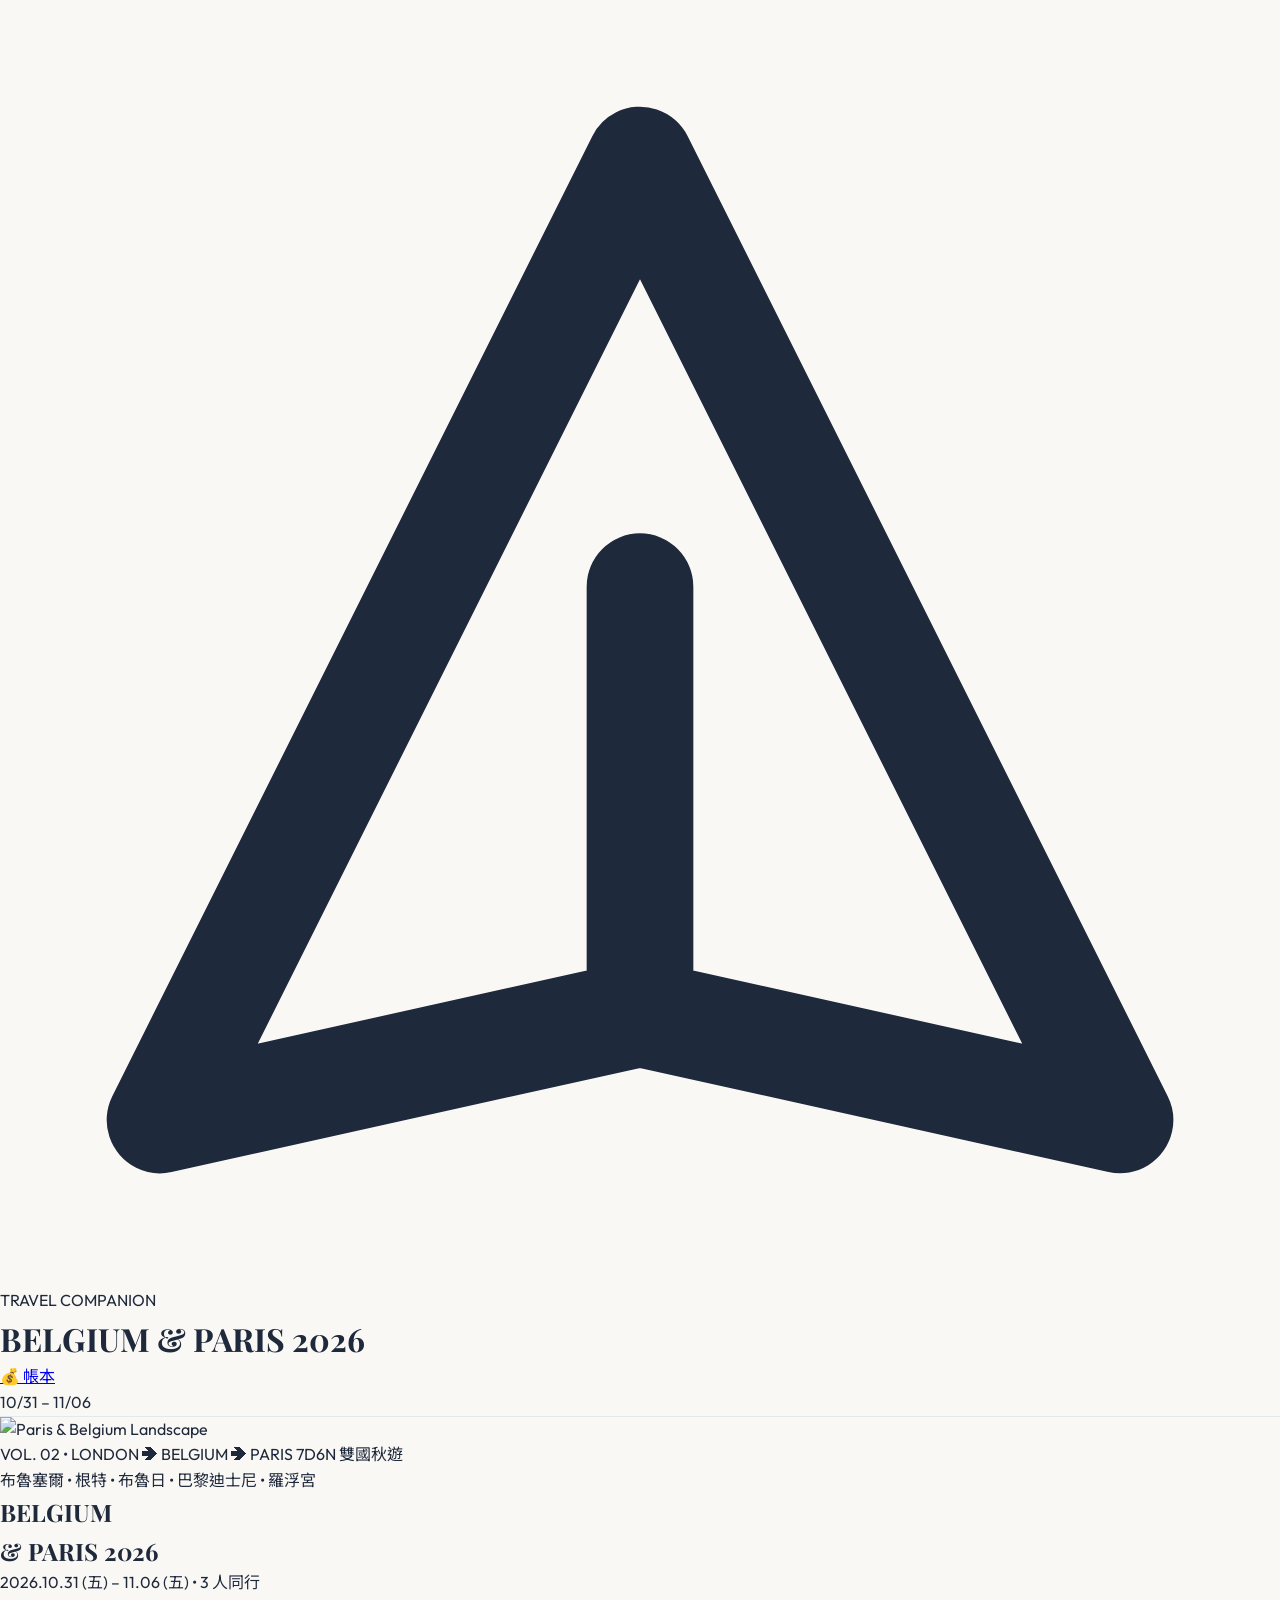
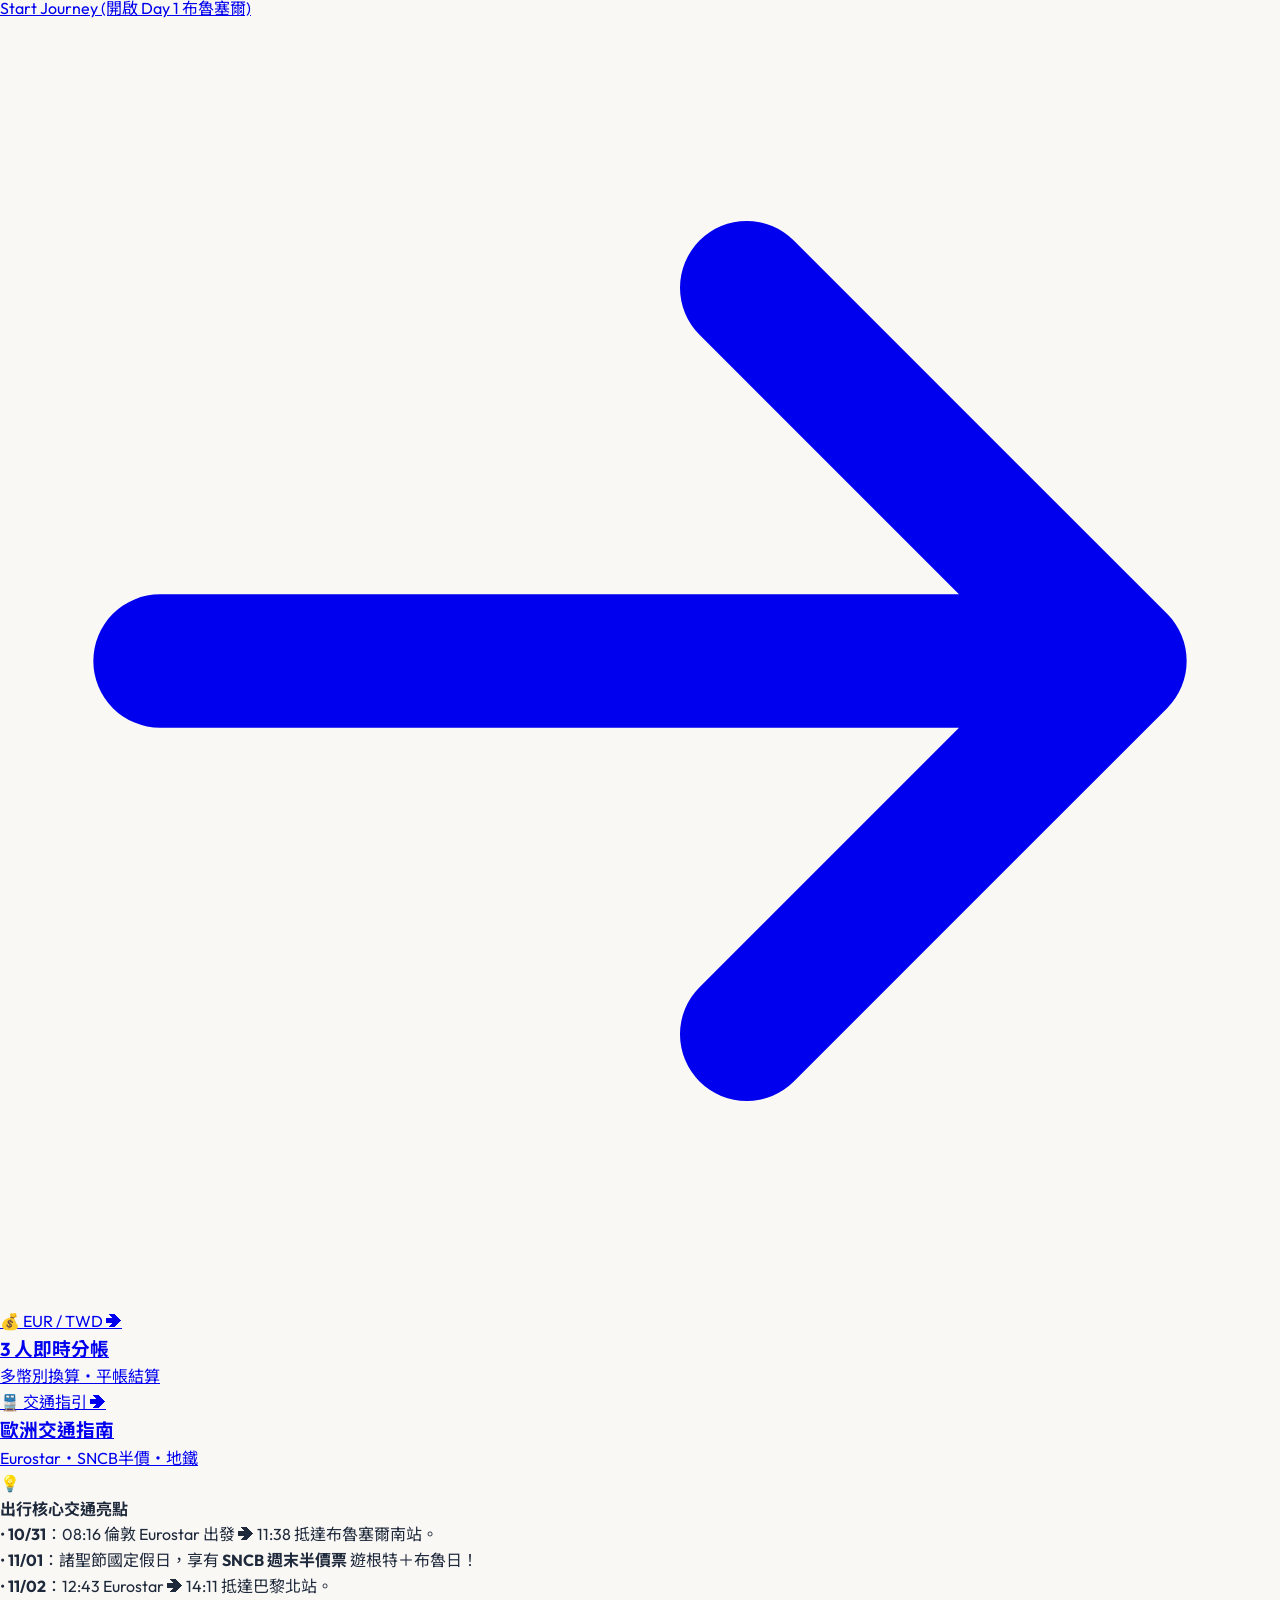
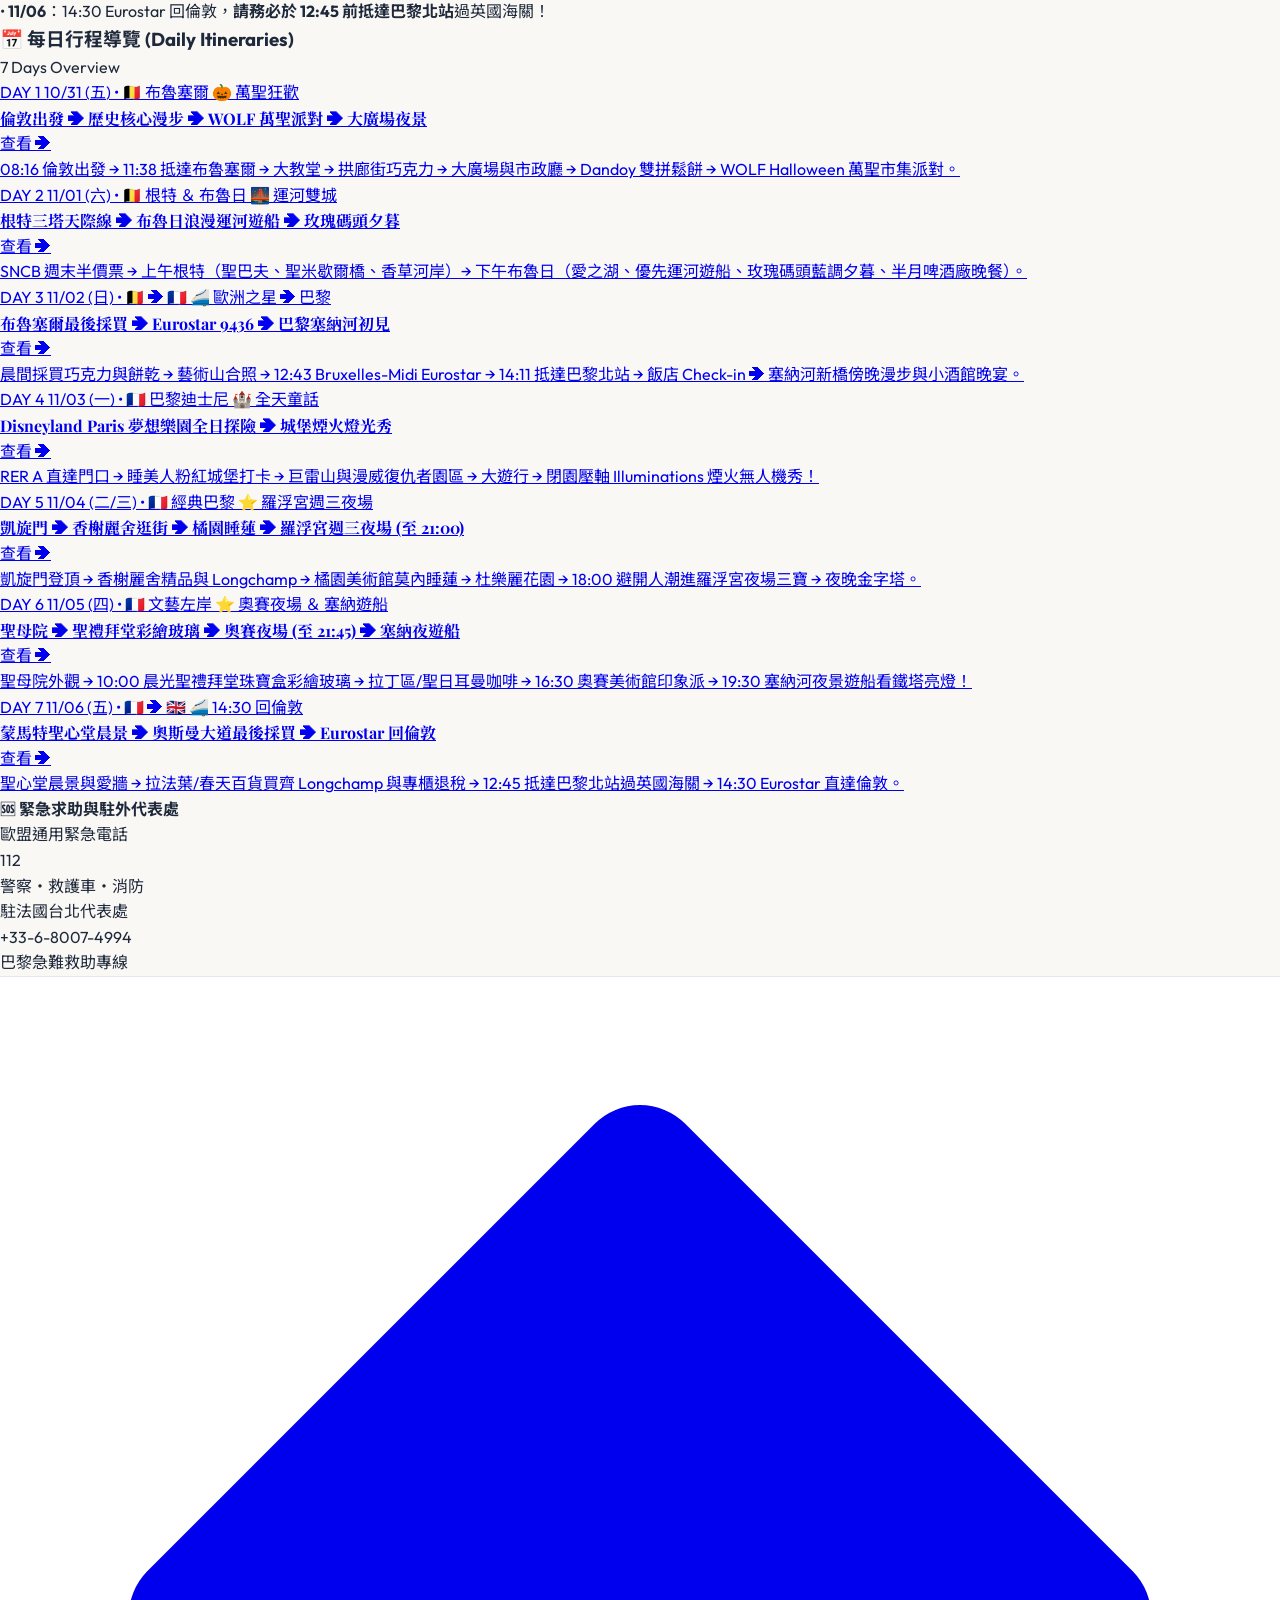
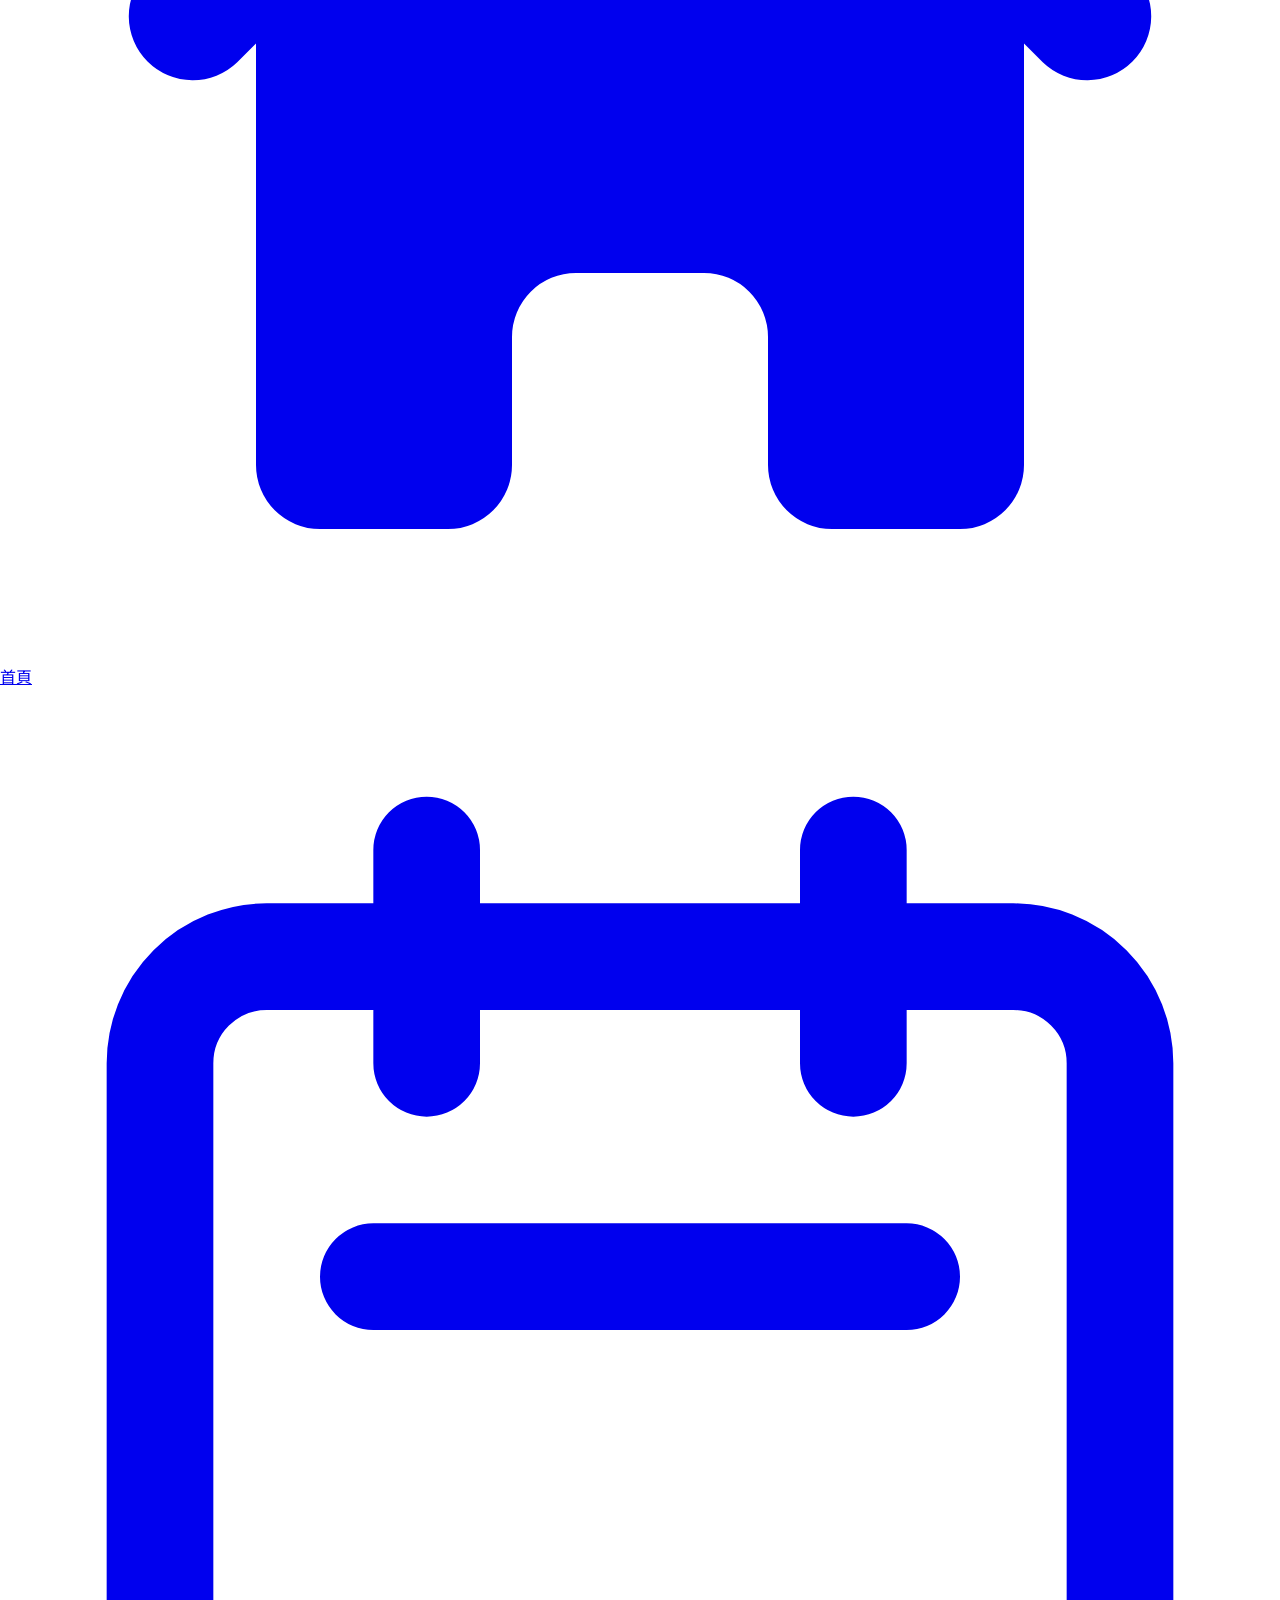
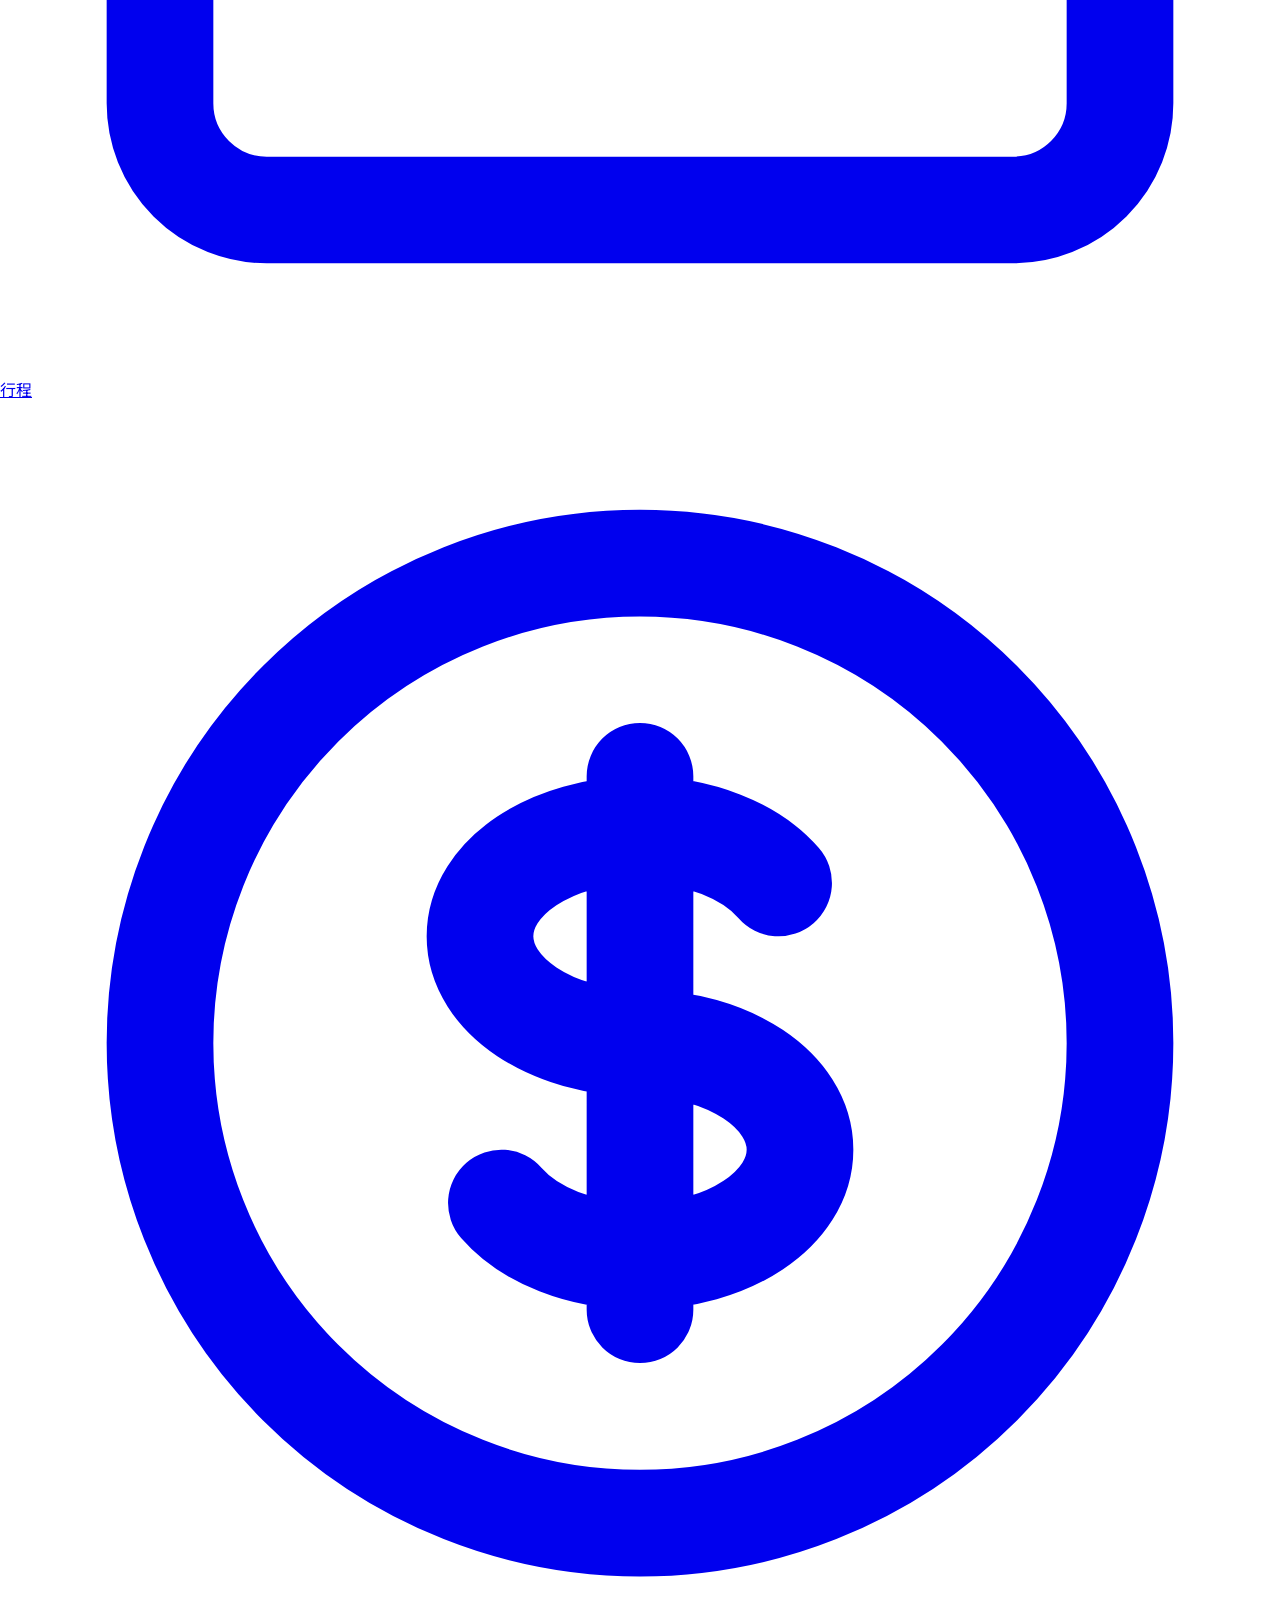
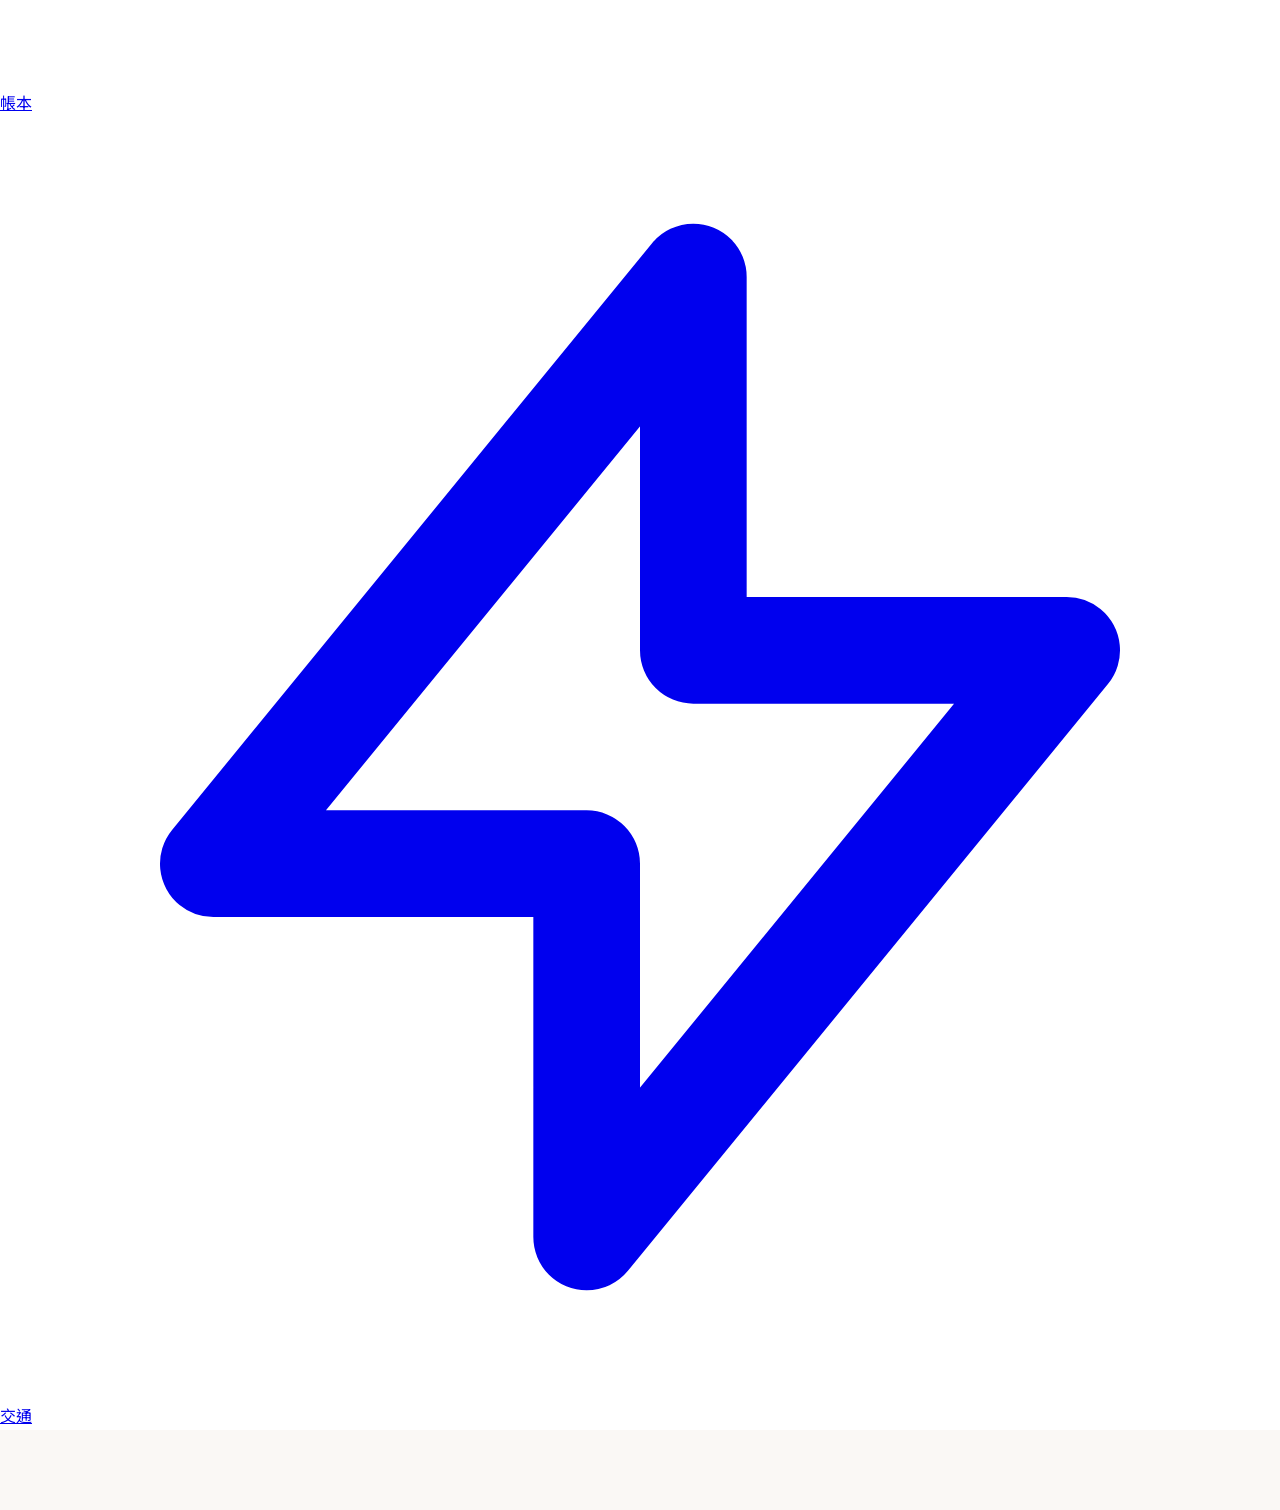
==== commit 173ce597: "Merge bottom nav to 4-tab bar (Itinerary) and add daily weather widget to Day 1-7" ====
--- a/index.html
+++ b/index.html
@@ -289,32 +289,34 @@
   </main>
 
   <!-- Bottom Navigation Bar -->
-  <nav class="fixed bottom-0 left-0 right-0 z-40 glass-nav px-4 py-2">
-    <div class="max-w-md mx-auto flex items-center justify-around text-[10px] font-bold text-stone-500">
+  <nav class="fixed bottom-0 left-0 right-0 z-40 glass-nav px-6 py-2">
+    <div class="max-w-md mx-auto flex items-center justify-between text-[11px] font-bold text-stone-500">
       <a href="index.html" class="flex flex-col items-center gap-1 text-[#B45309]">
         <svg class="w-5 h-5 text-[#B45309]" fill="currentColor" viewBox="0 0 20 20">
           <path d="M10.707 2.293a1 1 0 00-1.414 0l-7 7a1 1 0 001.414 1.414L4 10.414V17a1 1 0 001 1h2a1 1 0 001-1v-2a1 1 0 011-1h2a1 1 0 011 1v2a1 1 0 001 1h2a1 1 0 001-1v-6.586l.293.293a1 1 0 001.414-1.414l-7-7z"/>
         </svg>
         <span>首頁</span>
       </a>
-      <a href="day1.html" class="flex flex-col items-center gap-1 hover:text-[#1E293B] transition-colors">
-        <span class="text-sm leading-none">🇧🇪</span>
-        <span>Day 1</span>
-      </a>
-      <a href="day2.html" class="flex flex-col items-center gap-1 hover:text-[#1E293B] transition-colors">
-        <span class="text-sm leading-none">🌉</span>
-        <span>Day 2</span>
-      </a>
-      <a href="day3.html" class="flex flex-col items-center gap-1 hover:text-[#1E293B] transition-colors">
-        <span class="text-sm leading-none">🚄</span>
-        <span>Day 3</span>
-      </a>
+
+      <!-- 行程 -->
+      <a href="day1.html" class="flex flex-col items-center gap-1 hover:text-[#B45309] transition-colors">
+        <svg class="w-5 h-5 text-current" fill="none" stroke="currentColor" viewBox="0 0 24 24">
+          <path stroke-linecap="round" stroke-linejoin="round" stroke-width="2" d="M8 7V3m8 4V3m-9 8h10M5 21h14a2 2 0 002-2V7a2 2 0 00-2-2H5a2 2 0 00-2 2v12a2 2 0 002 2z"/>
+        </svg>
+        <span>行程</span>
+      </a>
+
       <a href="ledger.html" class="flex flex-col items-center gap-1 hover:text-[#B45309] transition-colors">
-        <span class="text-sm leading-none">💰</span>
+        <svg class="w-5 h-5 text-current" fill="none" stroke="currentColor" viewBox="0 0 24 24">
+          <path stroke-linecap="round" stroke-linejoin="round" stroke-width="2" d="M12 8c-1.657 0-3 .895-3 2s1.343 2 3 2 3 .895 3 2-1.343 2-3 2m0-8c1.11 0 2.08.402 2.599 1M12 8V7m0 1v8m0 0v1m0-1c-1.11 0-2.08-.402-2.599-1M21 12a9 9 0 11-18 0 9 9 0 0118 0z"/>
+        </svg>
         <span>帳本</span>
       </a>
-      <a href="transport_guide.html" class="flex flex-col items-center gap-1 hover:text-[#1E293B] transition-colors">
-        <span class="text-sm leading-none">🚆</span>
+
+      <a href="transport_guide.html" class="flex flex-col items-center gap-1 hover:text-[#B45309] transition-colors">
+        <svg class="w-5 h-5 text-current" fill="none" stroke="currentColor" viewBox="0 0 24 24">
+          <path stroke-linecap="round" stroke-linejoin="round" stroke-width="2" d="M13 10V3L4 14h7v7l9-11h-7z"/>
+        </svg>
         <span>交通</span>
       </a>
     </div>
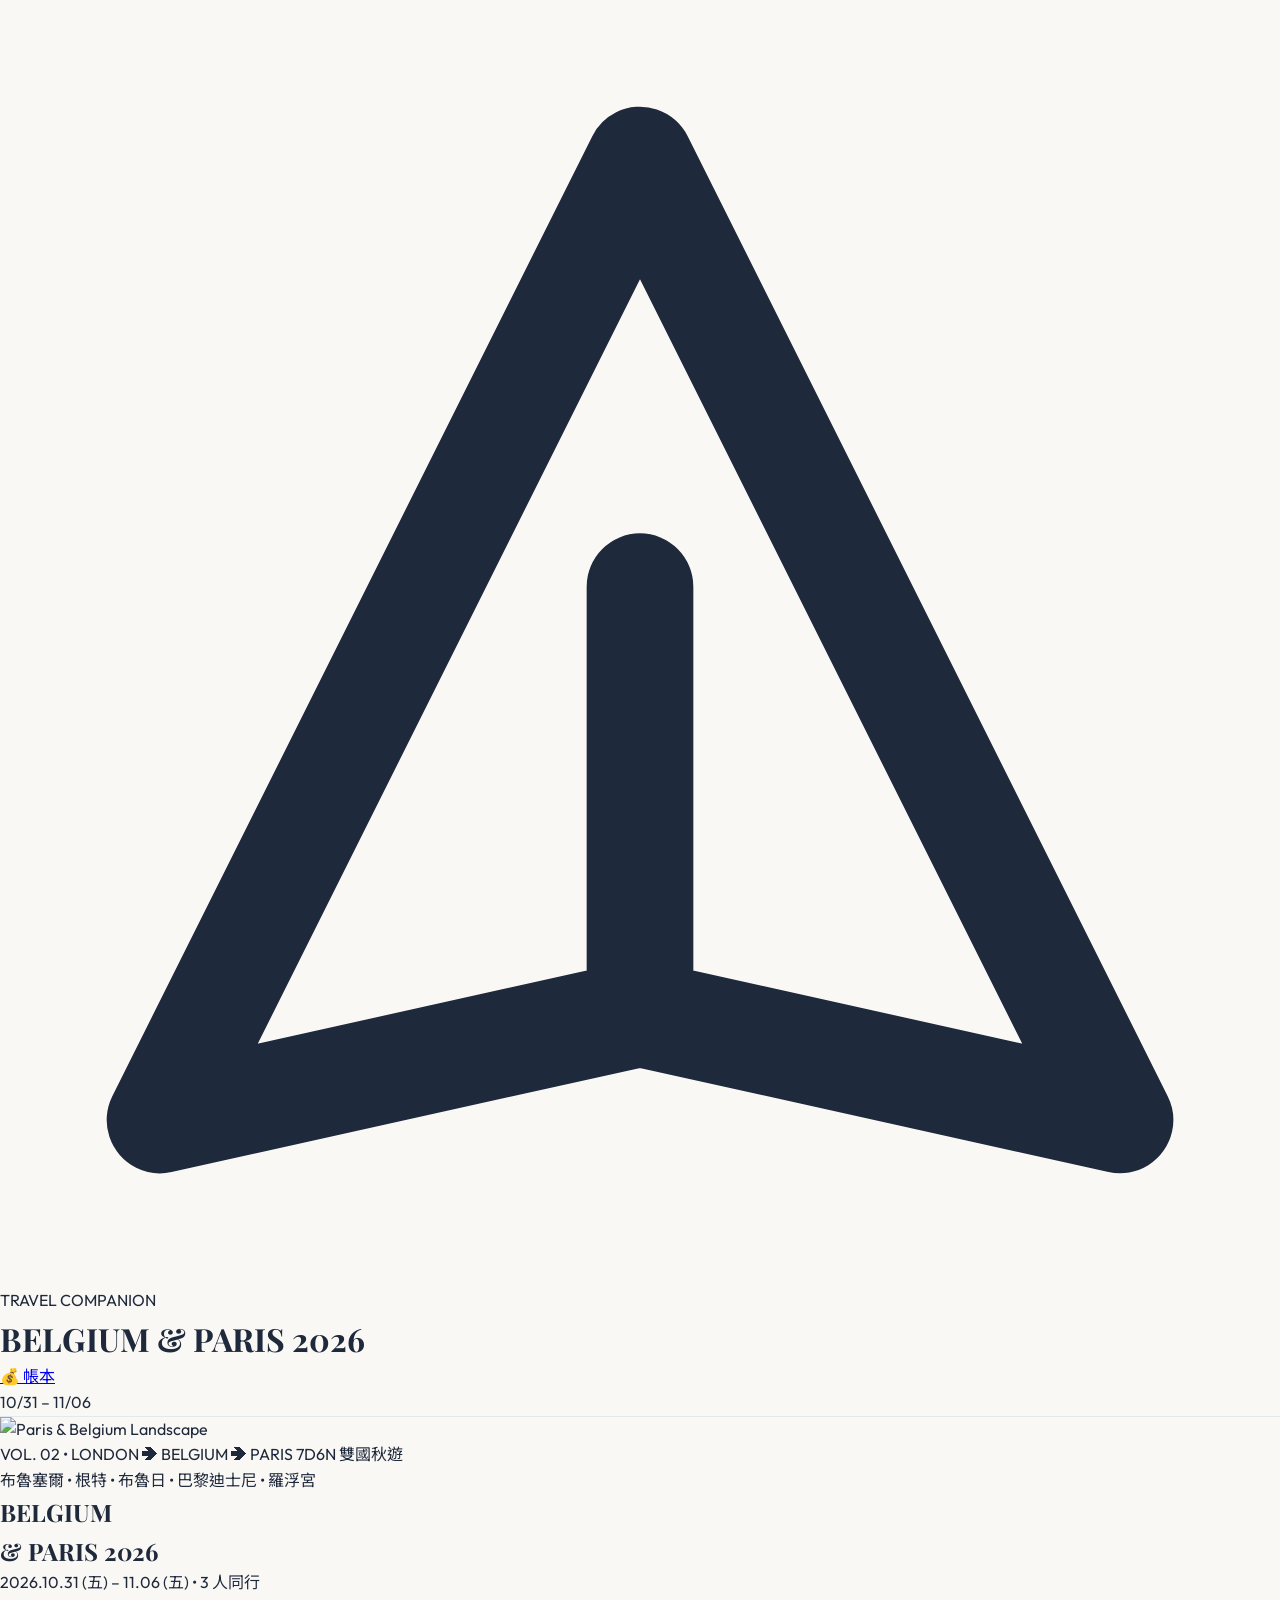
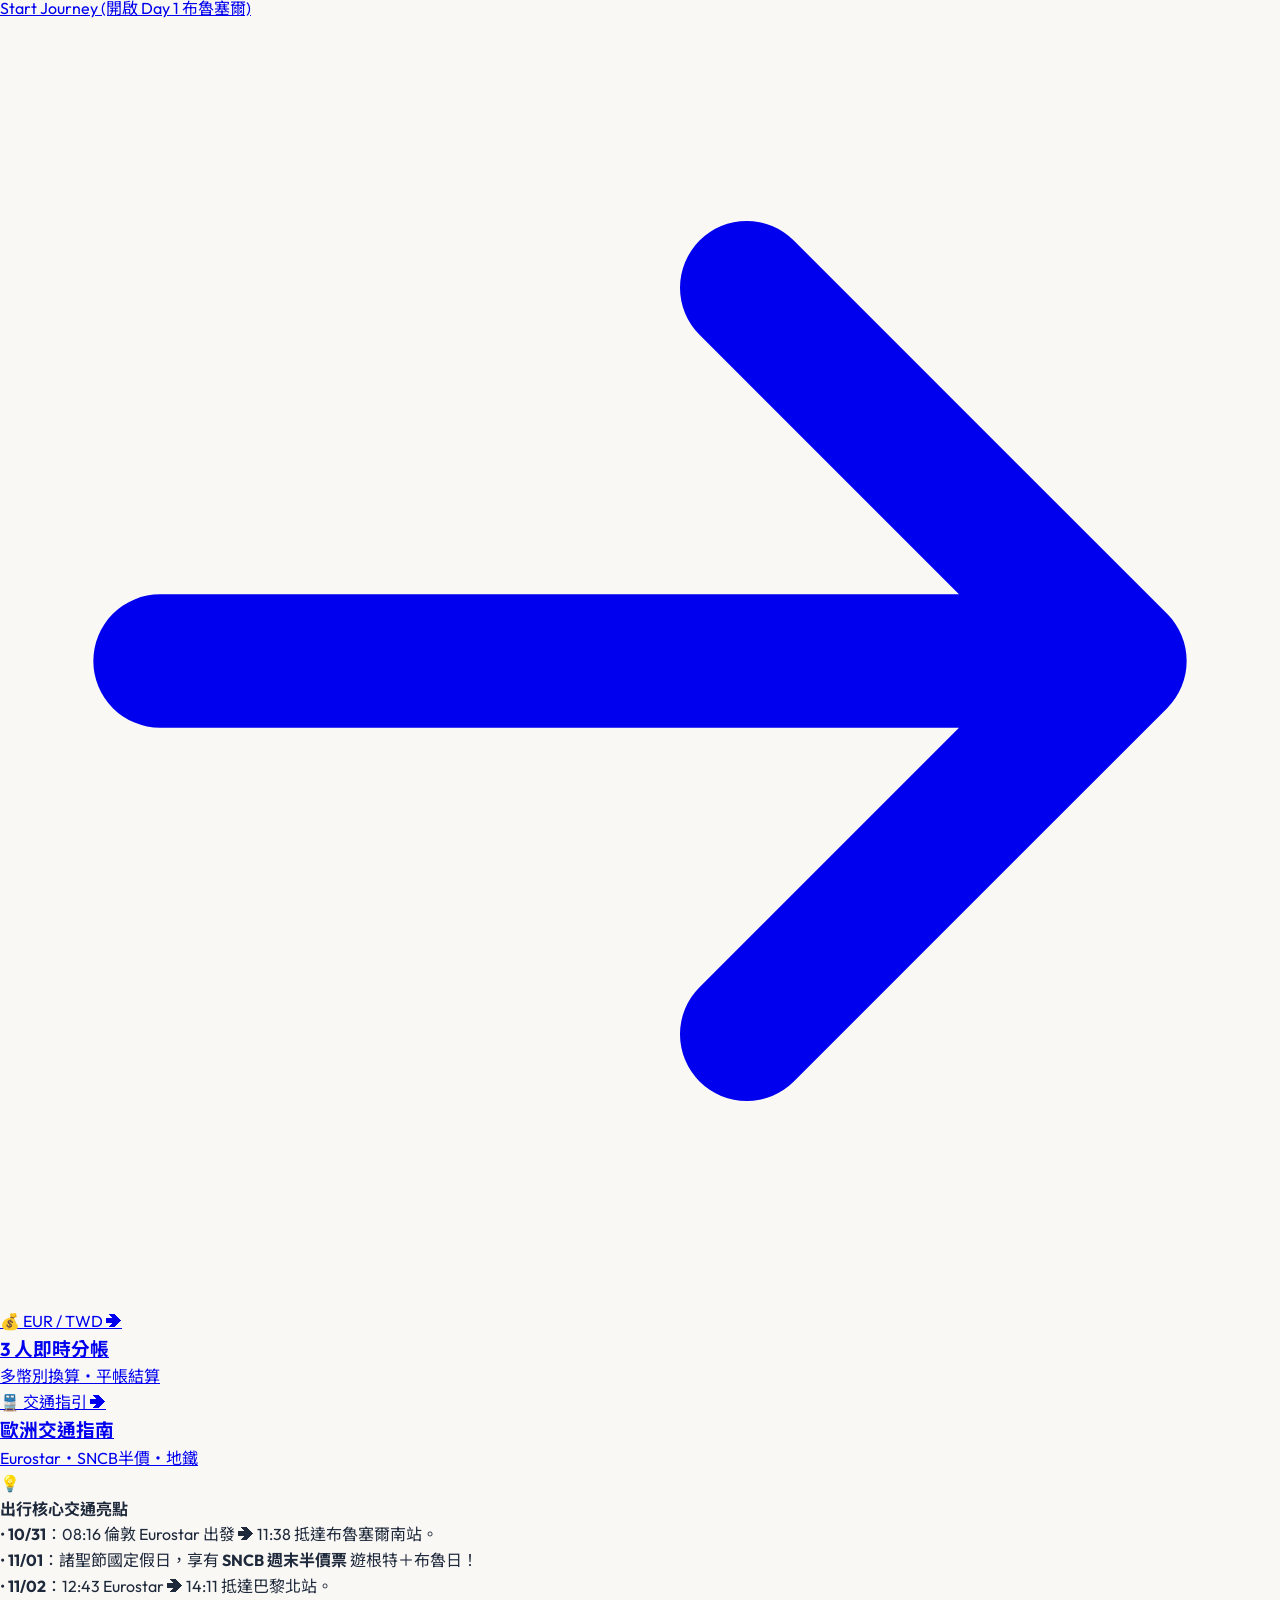
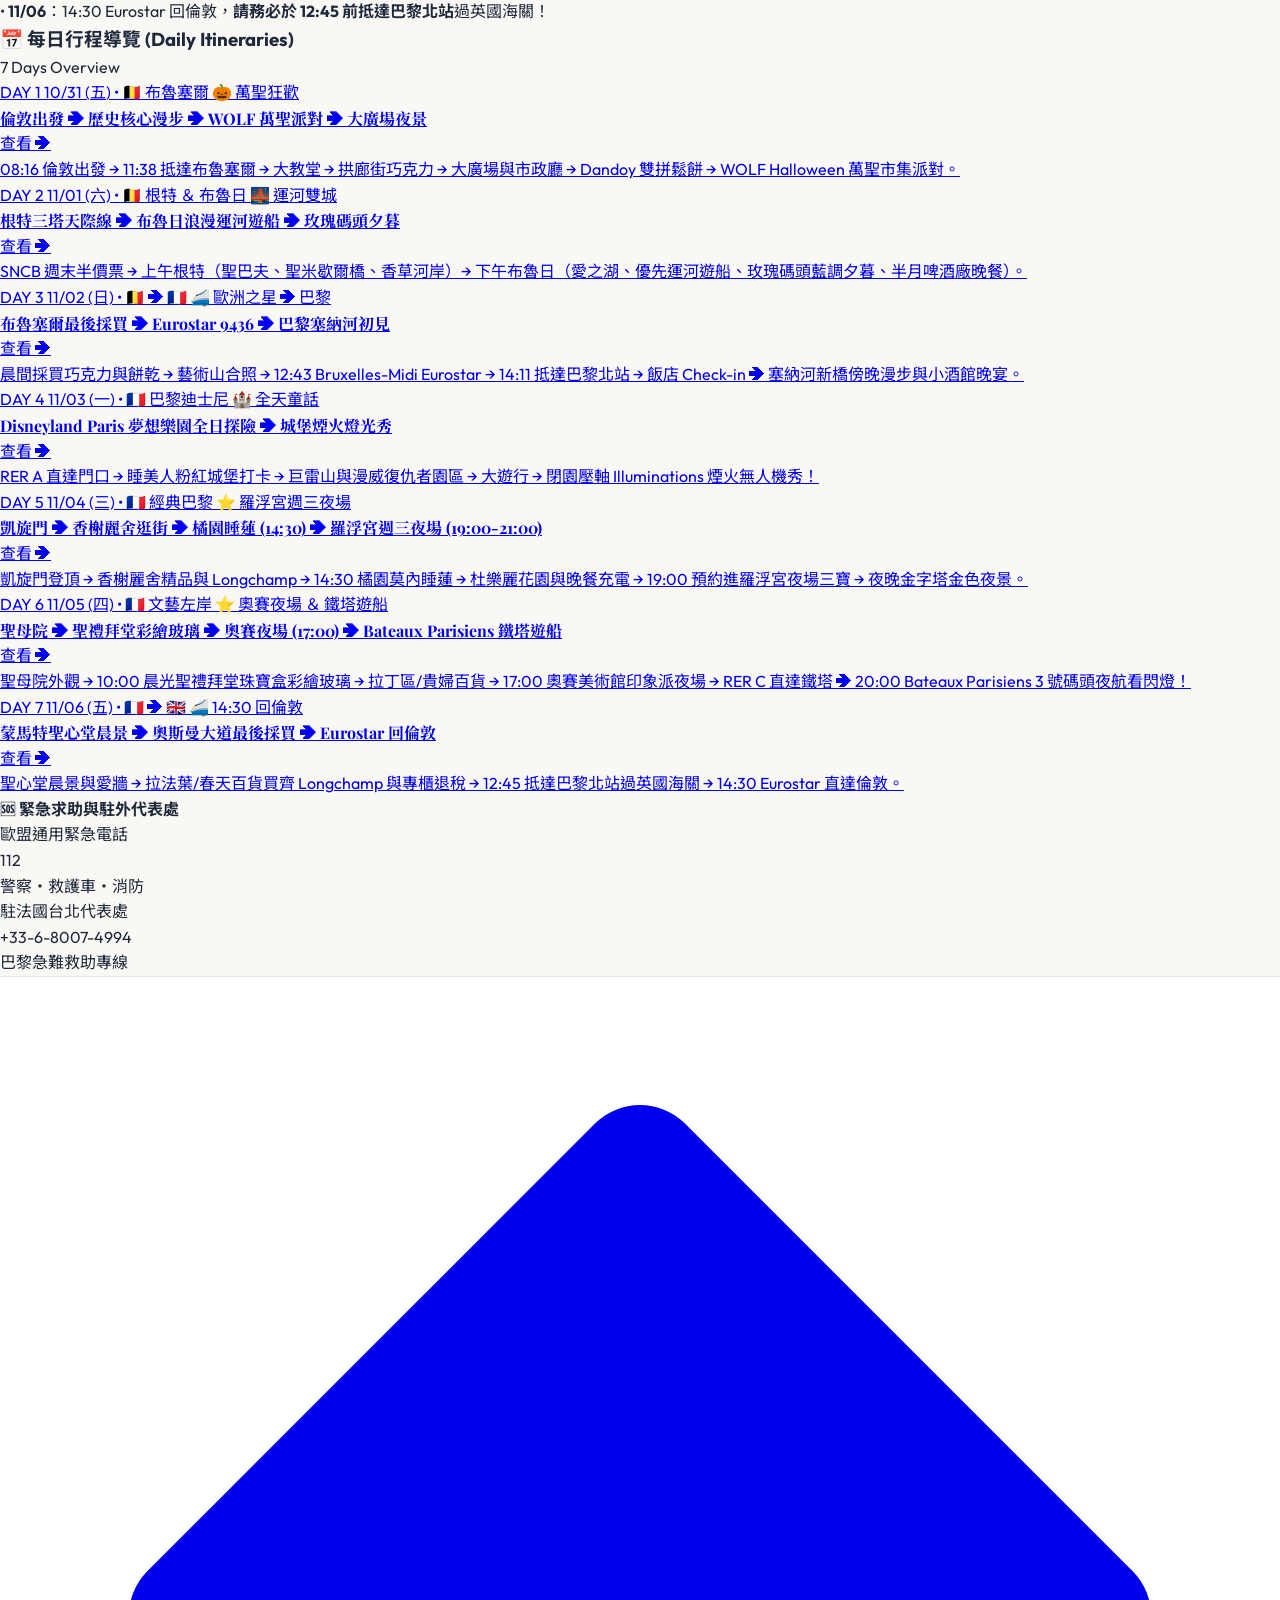
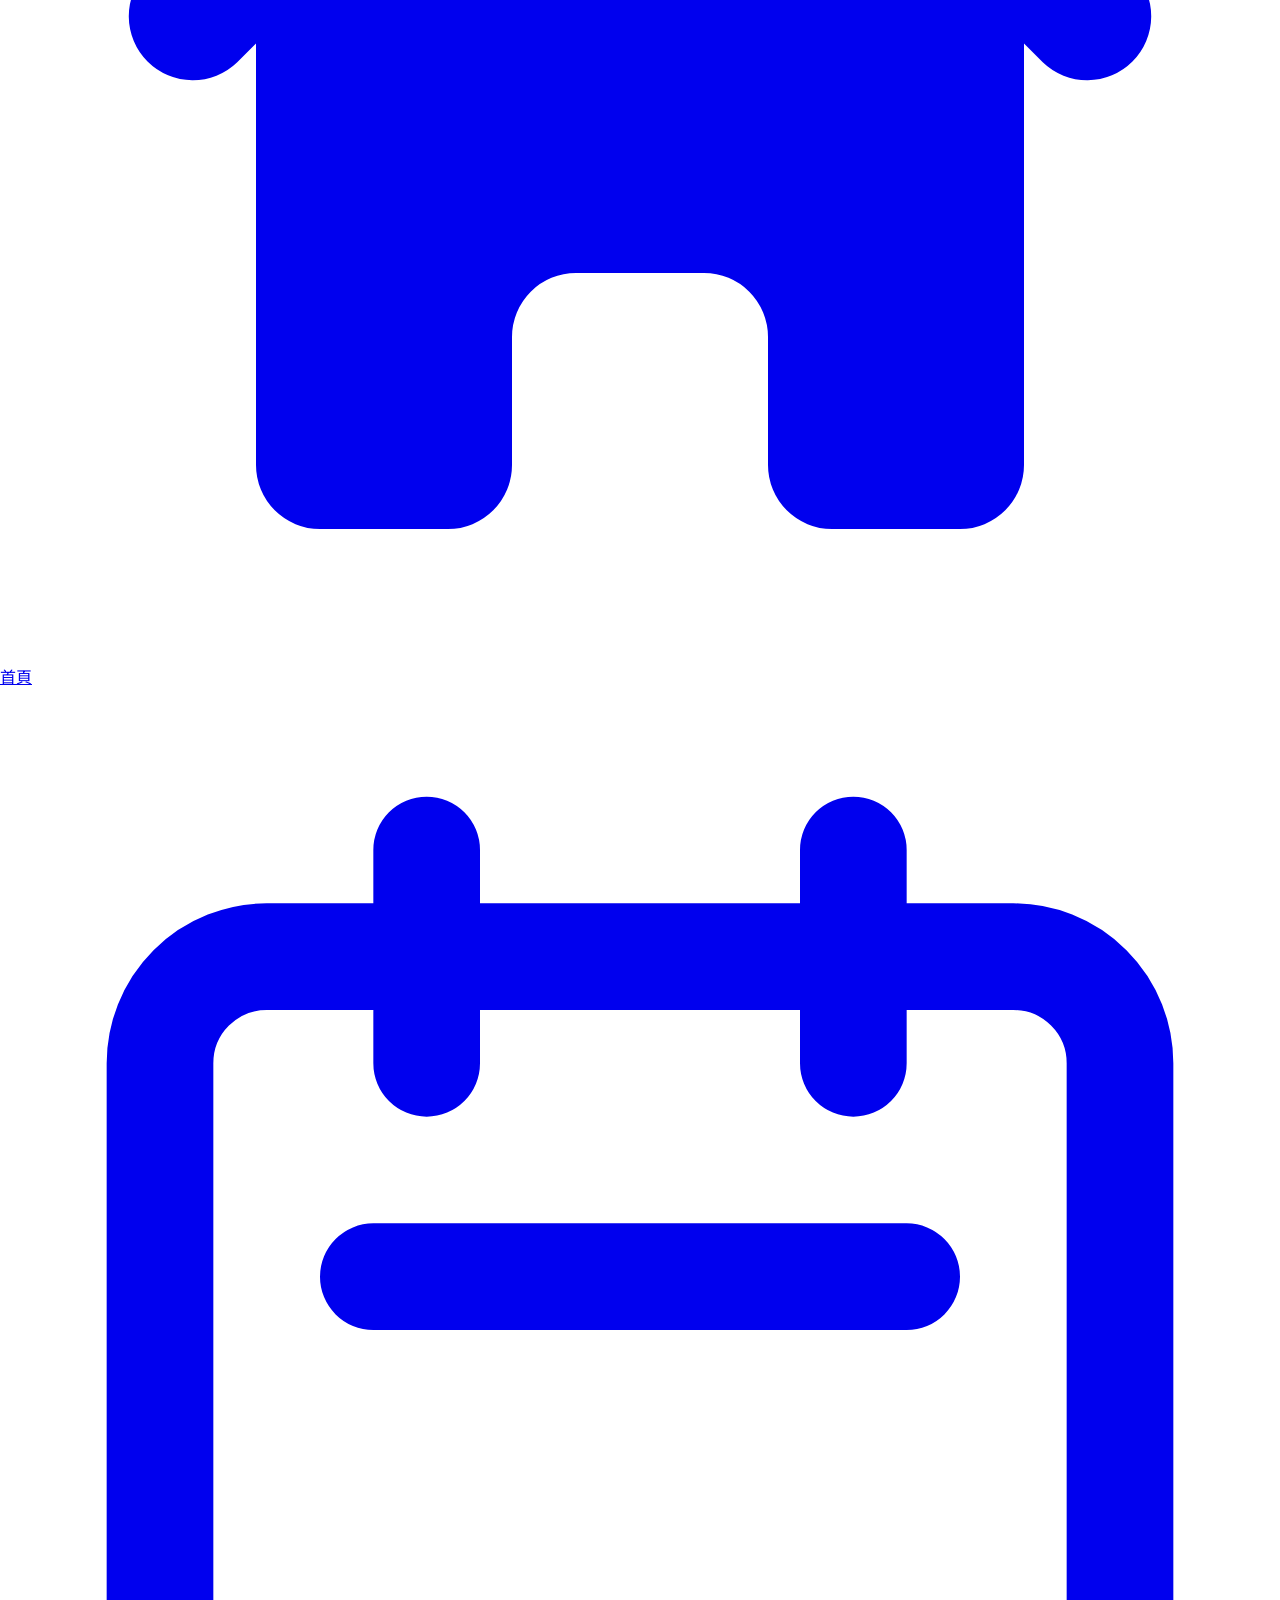
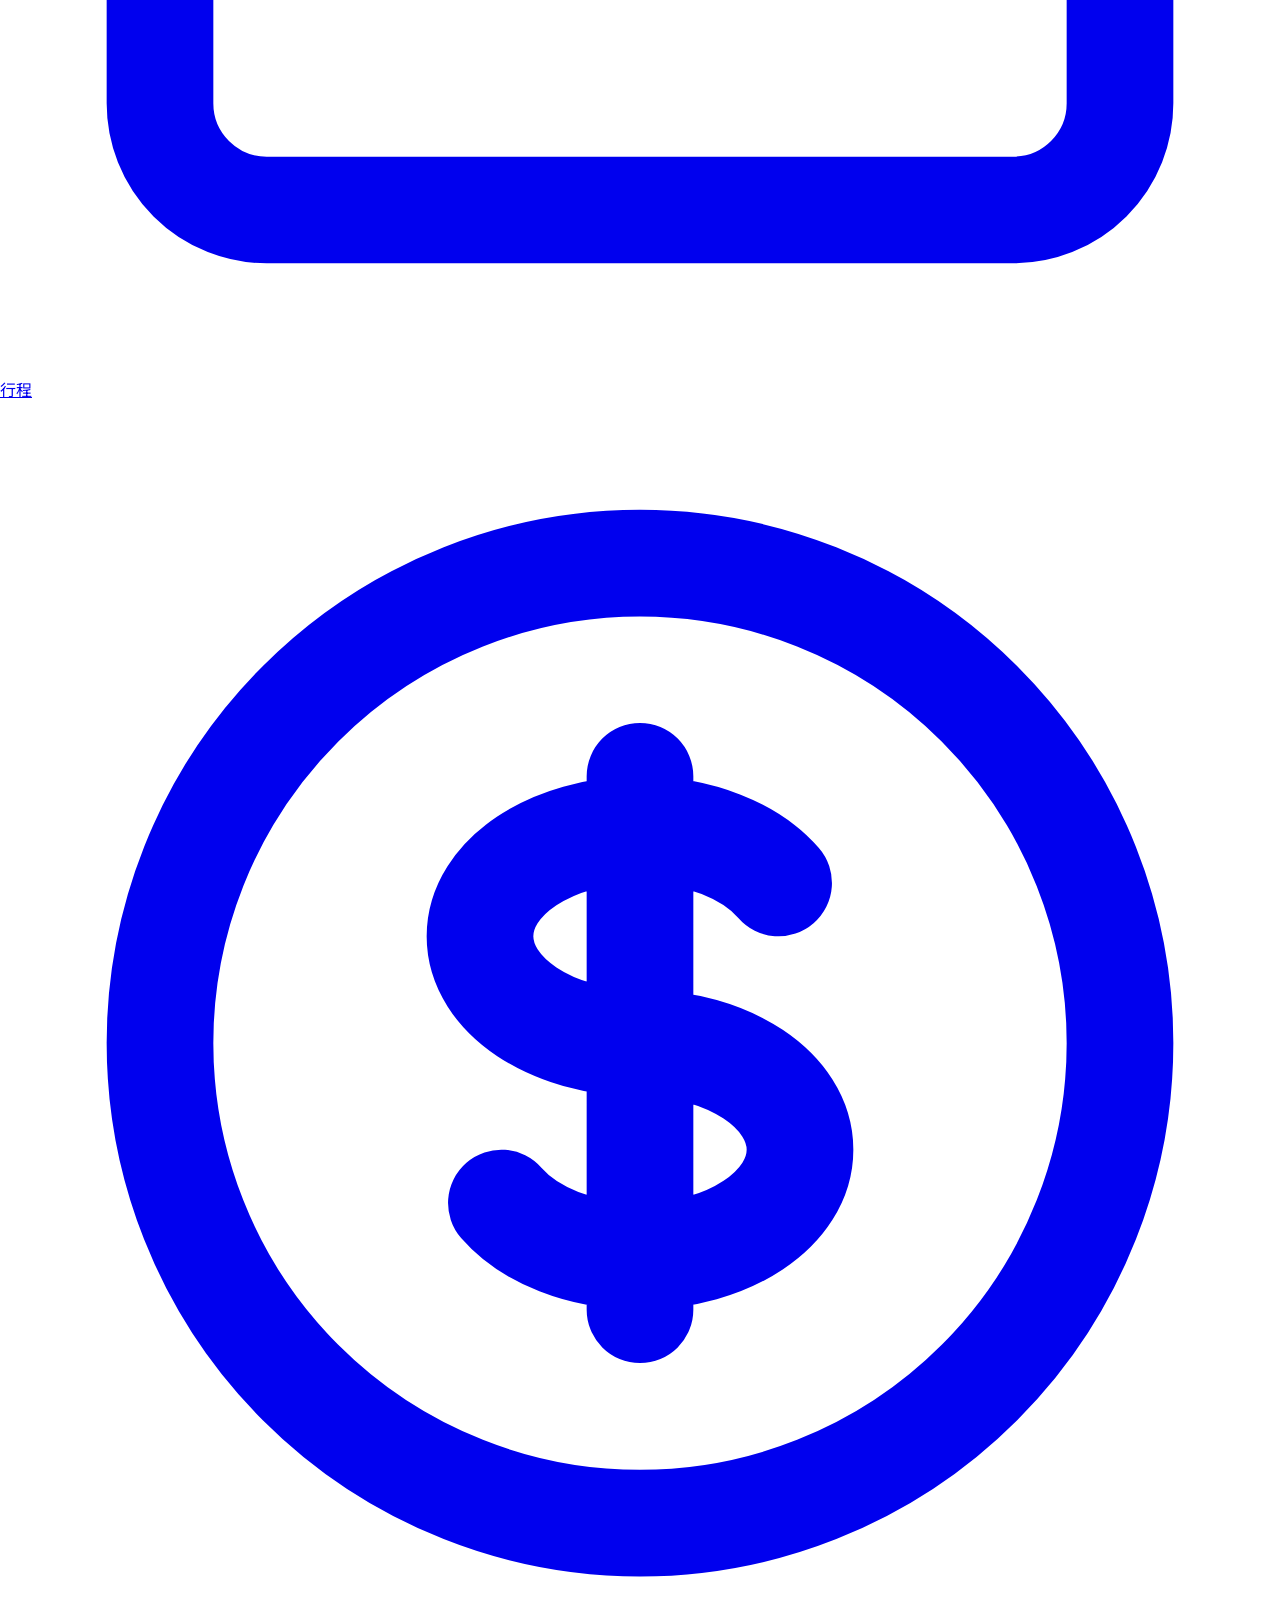
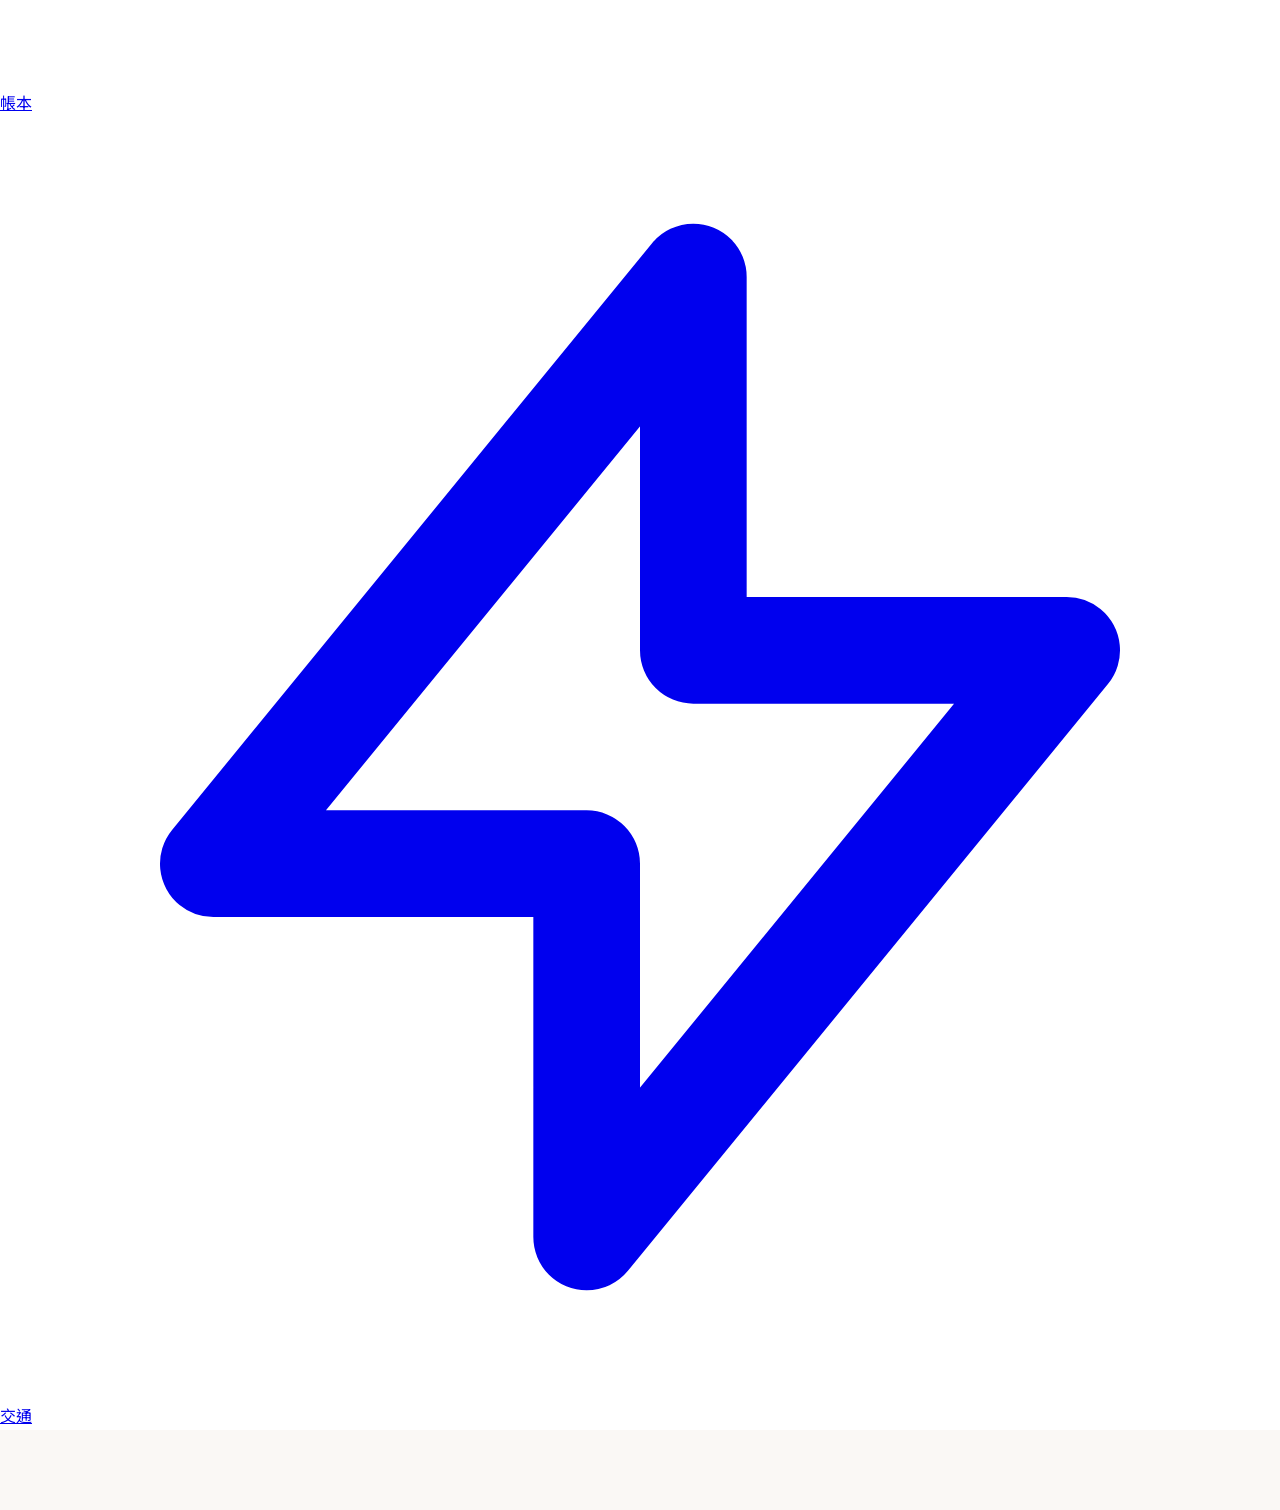
==== commit b2b08049: "feat: align Day 5 & 6 with confirmed bookings for Orangerie, Louvre, Orsay, and Bateaux Parisiens cr" ====
--- a/index.html
+++ b/index.html
@@ -218,15 +218,15 @@
           <div>
             <div class="flex items-center gap-1.5">
               <span class="bg-[#EFF6FF] text-[#1E40AF] font-extrabold text-[10px] px-2 py-0.5 rounded-md">DAY 5</span>
-              <span class="text-xs text-stone-500 font-semibold">11/04 (二/三) • 🇫🇷 經典巴黎</span>
+              <span class="text-xs text-stone-500 font-semibold">11/04 (三) • 🇫🇷 經典巴黎</span>
               <span class="bg-[#FEF3C7] text-[#92400E] text-[10px] font-bold px-1.5 py-0.5 rounded">⭐️ 羅浮宮週三夜場</span>
             </div>
-            <h4 class="text-base font-black text-[#1E293B] mt-1 font-serif-title">凱旋門 ➔ 香榭麗舍逛街 ➔ 橘園睡蓮 ➔ 羅浮宮週三夜場 (至 21:00)</h4>
-          </div>
-          <span class="text-[#1E40AF] text-xs font-bold mt-1">查看 ➔</span>
-        </div>
-        <p class="text-xs text-stone-600 line-clamp-2">
-          凱旋門登頂 → 香榭麗舍精品與 Longchamp → 橘園美術館莫內睡蓮 → 杜樂麗花園 → 18:00 避開人潮進羅浮宮夜場三寶 → 夜晚金字塔。
+            <h4 class="text-base font-black text-[#1E293B] mt-1 font-serif-title">凱旋門 ➔ 香榭麗舍逛街 ➔ 橘園睡蓮 (14:30) ➔ 羅浮宮週三夜場 (19:00-21:00)</h4>
+          </div>
+          <span class="text-[#1E40AF] text-xs font-bold mt-1">查看 ➔</span>
+        </div>
+        <p class="text-xs text-stone-600 line-clamp-2">
+          凱旋門登頂 → 香榭麗舍精品與 Longchamp → 14:30 橘園莫內睡蓮 → 杜樂麗花園與晚餐充電 → 19:00 預約進羅浮宮夜場三寶 → 夜晚金字塔金色夜景。
         </p>
       </a>
 
@@ -237,14 +237,14 @@
             <div class="flex items-center gap-1.5">
               <span class="bg-[#EFF6FF] text-[#1E40AF] font-extrabold text-[10px] px-2 py-0.5 rounded-md">DAY 6</span>
               <span class="text-xs text-stone-500 font-semibold">11/05 (四) • 🇫🇷 文藝左岸</span>
-              <span class="bg-[#FEF3C7] text-[#92400E] text-[10px] font-bold px-1.5 py-0.5 rounded">⭐️ 奧賽夜場 ＆ 塞納遊船</span>
-            </div>
-            <h4 class="text-base font-black text-[#1E293B] mt-1 font-serif-title">聖母院 ➔ 聖禮拜堂彩繪玻璃 ➔ 奧賽夜場 (至 21:45) ➔ 塞納夜遊船</h4>
-          </div>
-          <span class="text-[#1E40AF] text-xs font-bold mt-1">查看 ➔</span>
-        </div>
-        <p class="text-xs text-stone-600 line-clamp-2">
-          聖母院外觀 → 10:00 晨光聖禮拜堂珠寶盒彩繪玻璃 → 拉丁區/聖日耳曼咖啡 → 16:30 奧賽美術館印象派 → 19:30 塞納河夜景遊船看鐵塔亮燈！
+              <span class="bg-[#FEF3C7] text-[#92400E] text-[10px] font-bold px-1.5 py-0.5 rounded">⭐️ 奧賽夜場 ＆ 鐵塔遊船</span>
+            </div>
+            <h4 class="text-base font-black text-[#1E293B] mt-1 font-serif-title">聖母院 ➔ 聖禮拜堂彩繪玻璃 ➔ 奧賽夜場 (17:00) ➔ Bateaux Parisiens 鐵塔遊船</h4>
+          </div>
+          <span class="text-[#1E40AF] text-xs font-bold mt-1">查看 ➔</span>
+        </div>
+        <p class="text-xs text-stone-600 line-clamp-2">
+          聖母院外觀 → 10:00 晨光聖禮拜堂珠寶盒彩繪玻璃 → 拉丁區/貴婦百貨 → 17:00 奧賽美術館印象派夜場 → RER C 直達鐵塔 ➔ 20:00 Bateaux Parisiens 3 號碼頭夜航看閃燈！
         </p>
       </a>
 
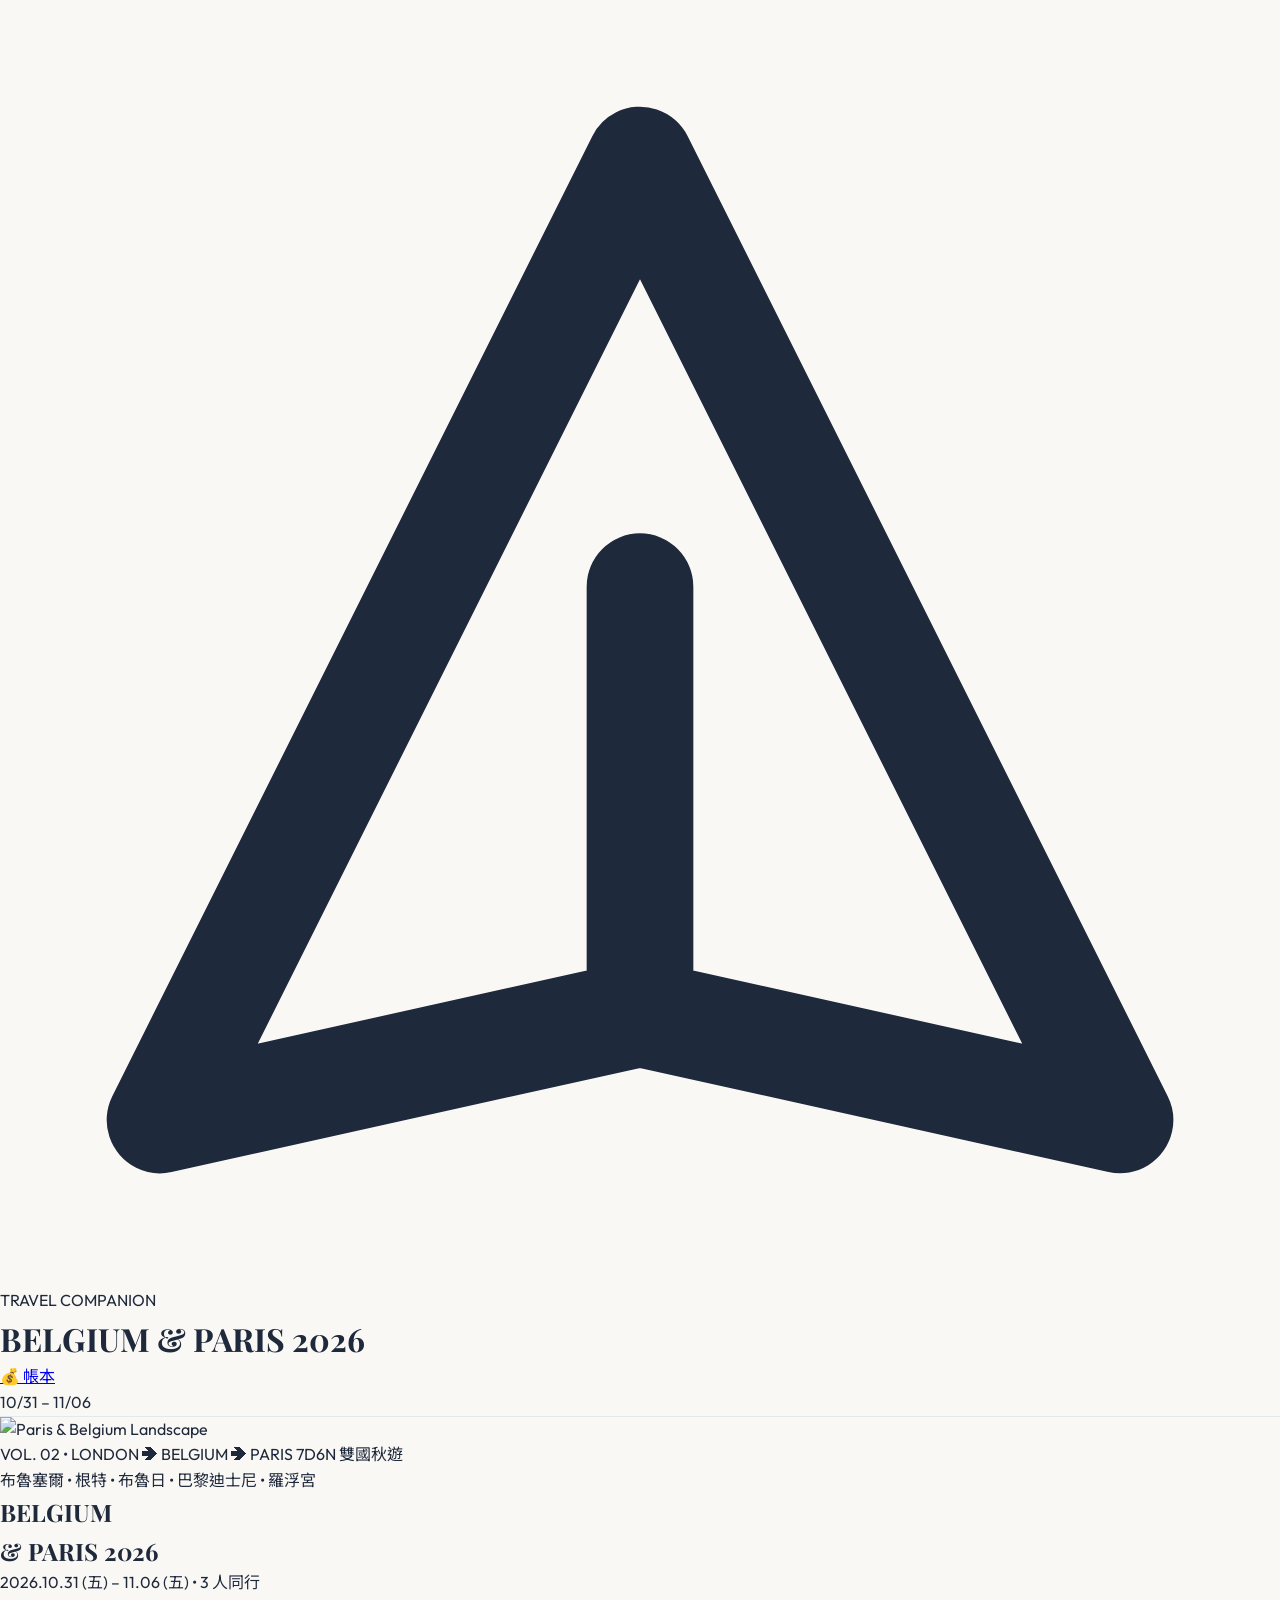
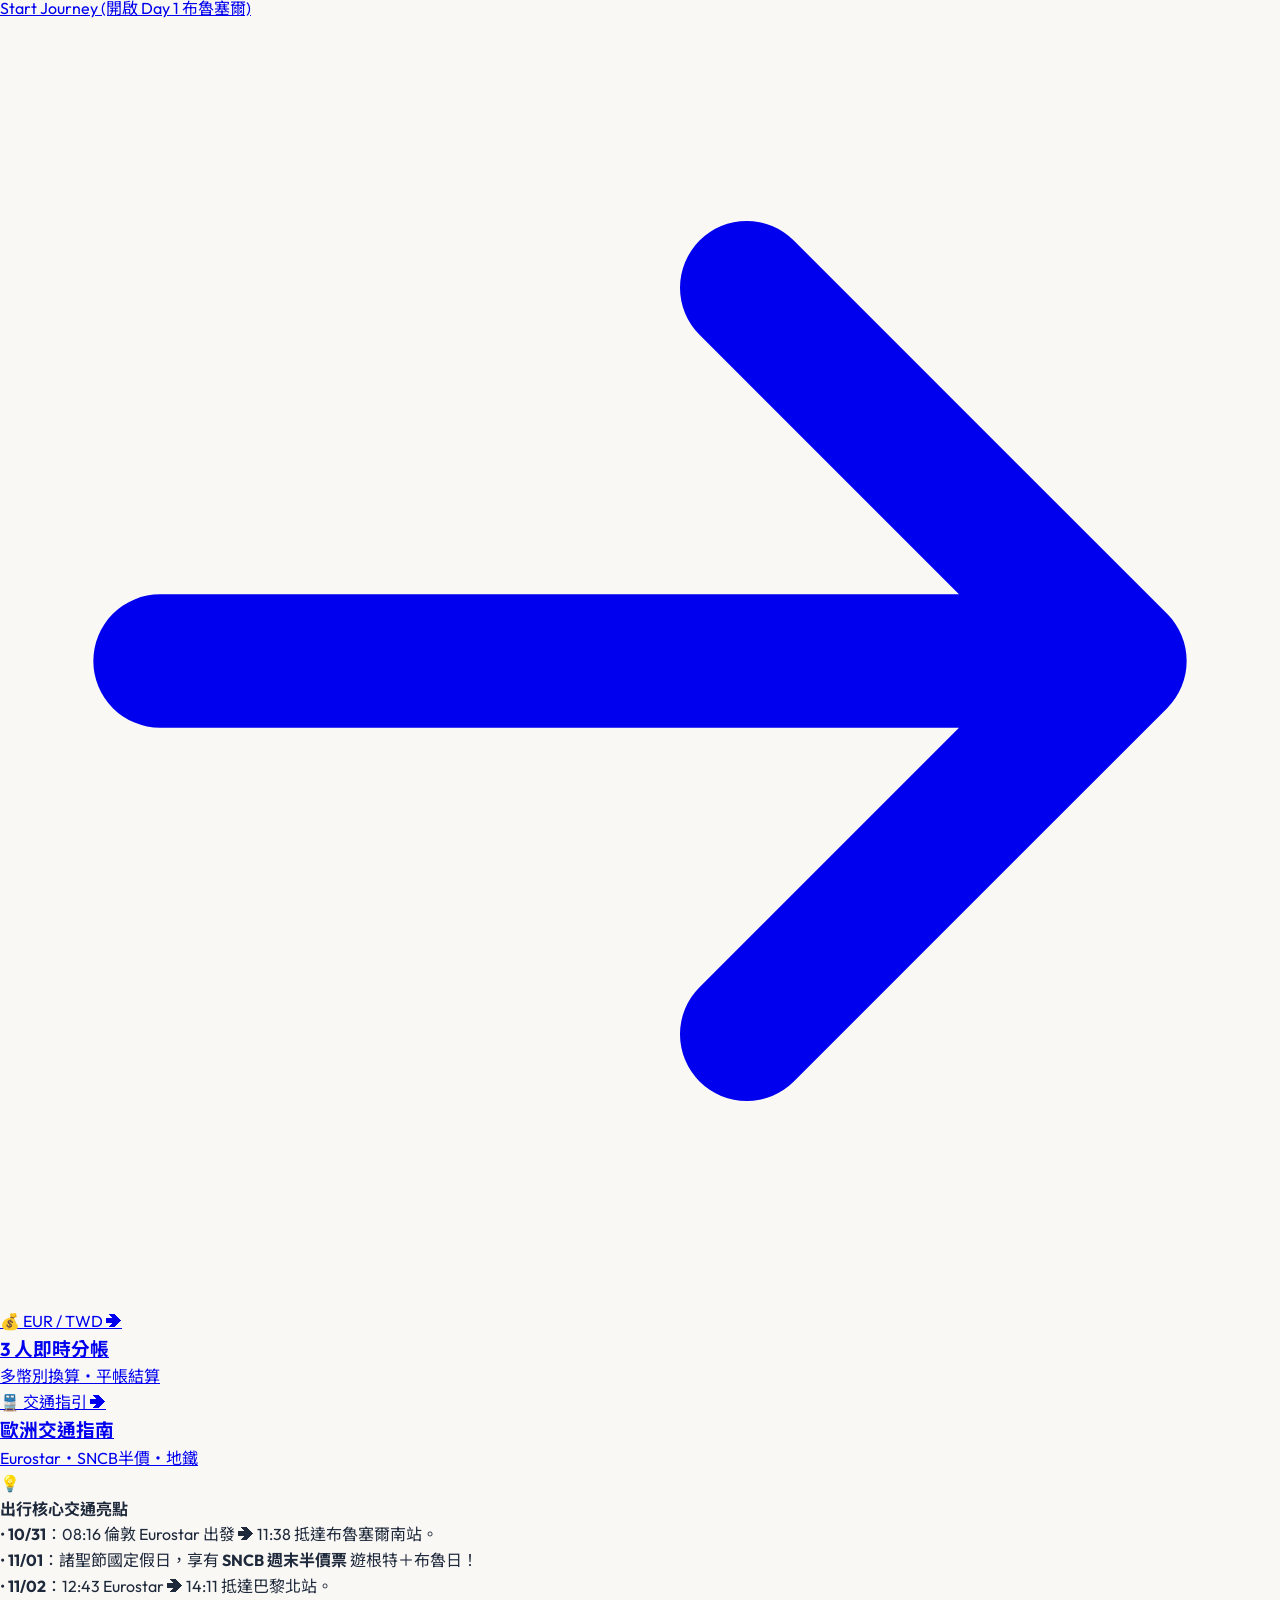
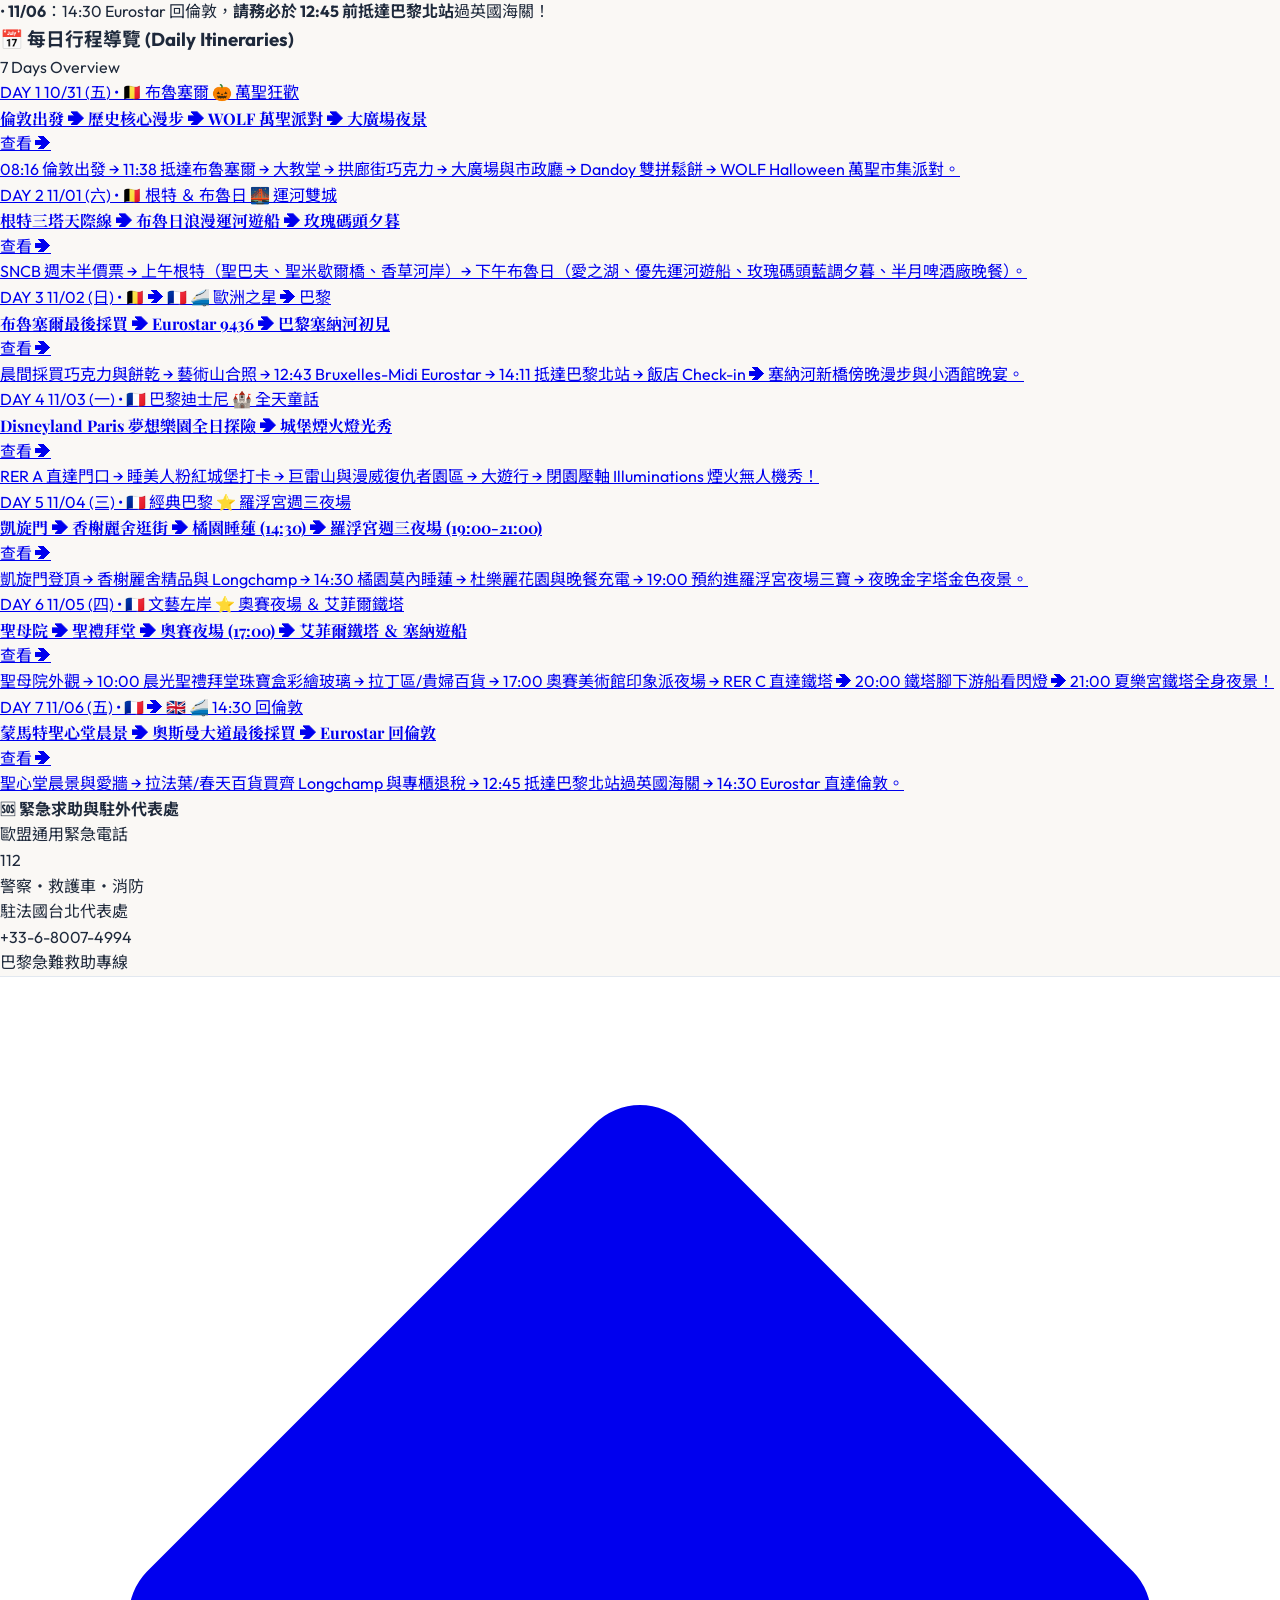
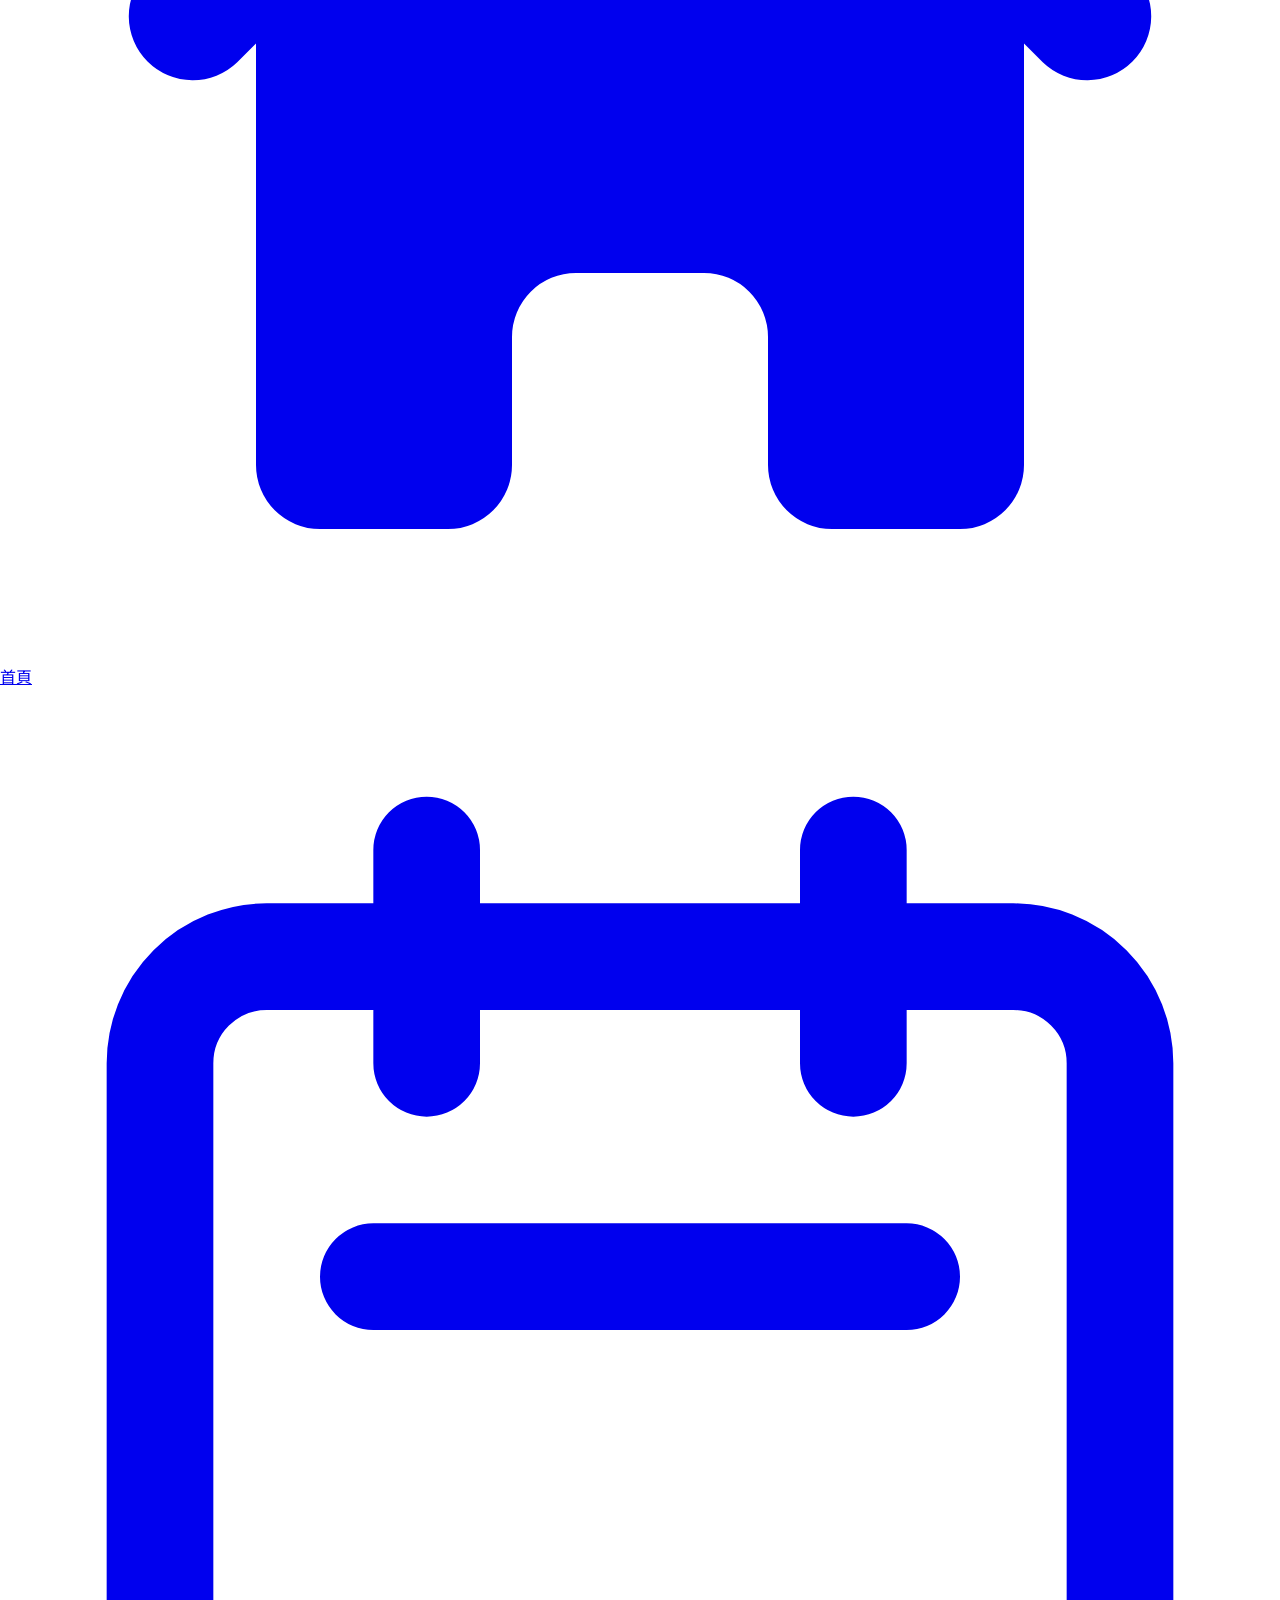
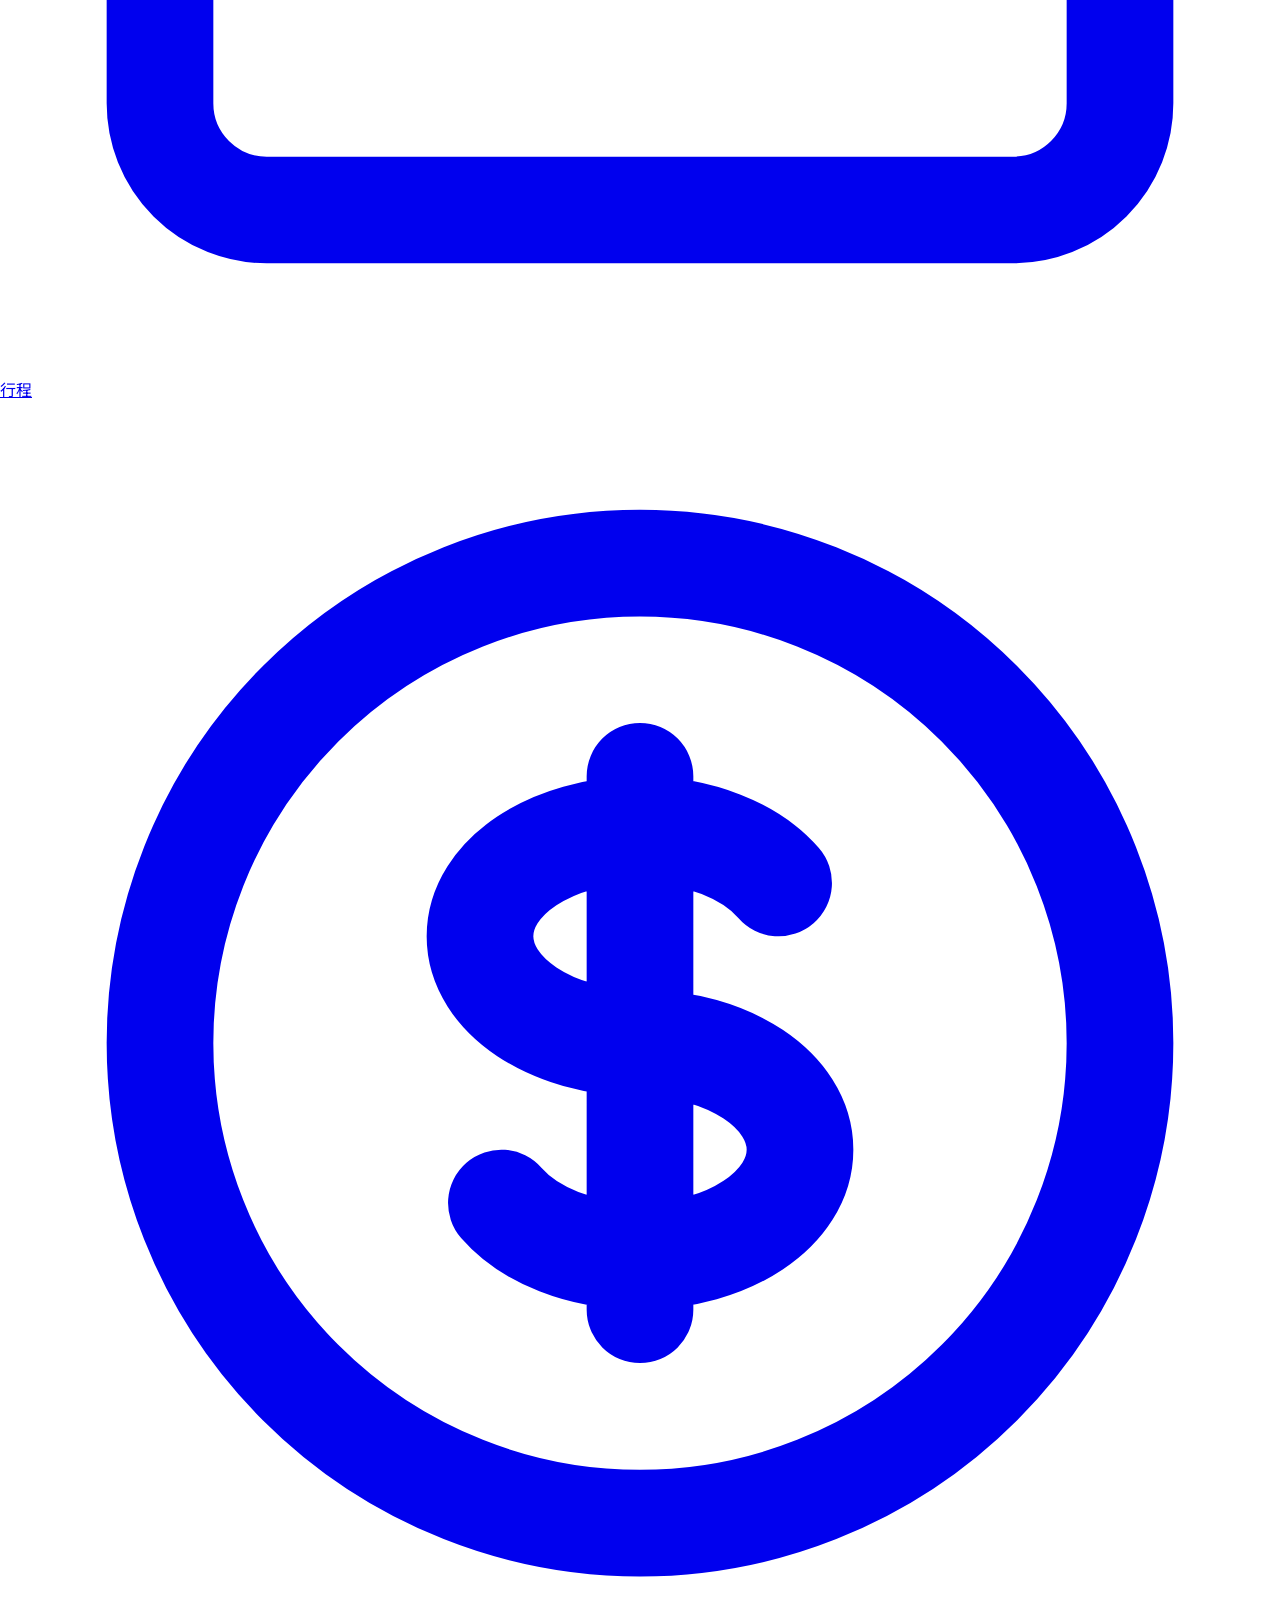
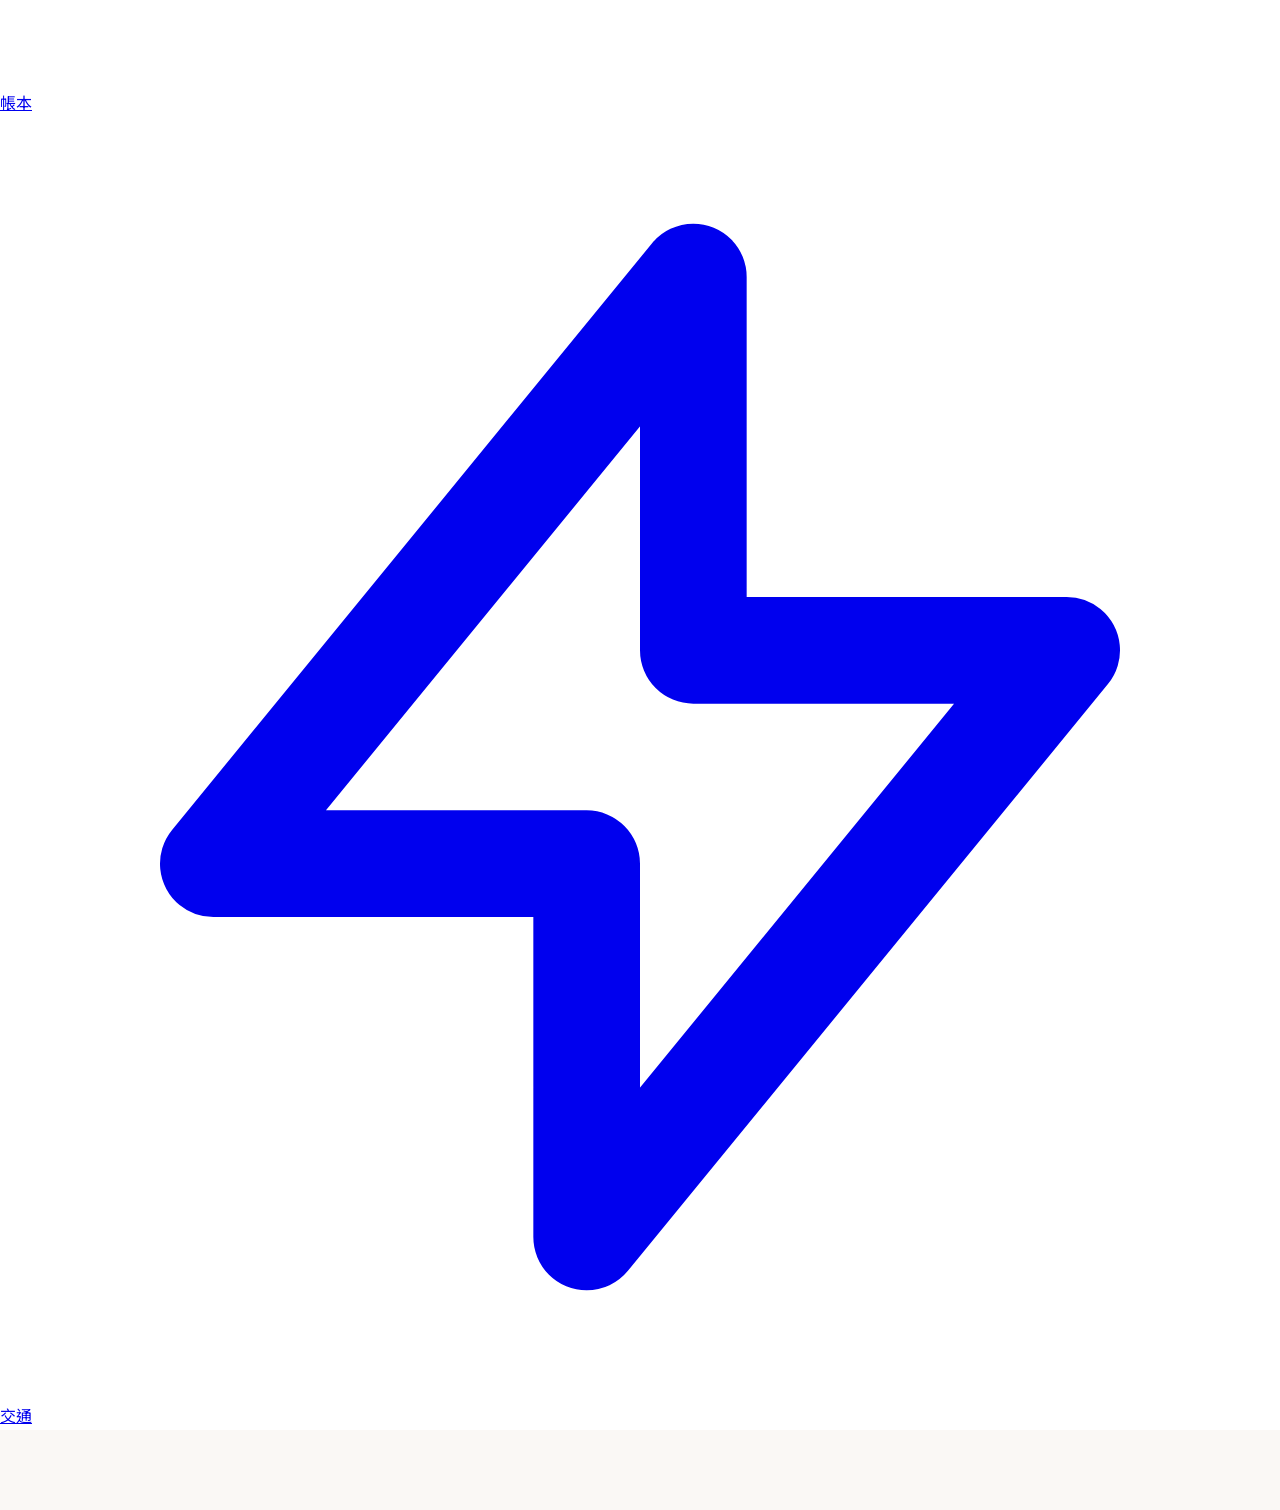
==== commit b1ff8ef0: "feat: prominently feature Eiffel Tower and Trocadero night photography on Day 6" ====
--- a/index.html
+++ b/index.html
@@ -237,14 +237,14 @@
             <div class="flex items-center gap-1.5">
               <span class="bg-[#EFF6FF] text-[#1E40AF] font-extrabold text-[10px] px-2 py-0.5 rounded-md">DAY 6</span>
               <span class="text-xs text-stone-500 font-semibold">11/05 (四) • 🇫🇷 文藝左岸</span>
-              <span class="bg-[#FEF3C7] text-[#92400E] text-[10px] font-bold px-1.5 py-0.5 rounded">⭐️ 奧賽夜場 ＆ 鐵塔遊船</span>
-            </div>
-            <h4 class="text-base font-black text-[#1E293B] mt-1 font-serif-title">聖母院 ➔ 聖禮拜堂彩繪玻璃 ➔ 奧賽夜場 (17:00) ➔ Bateaux Parisiens 鐵塔遊船</h4>
-          </div>
-          <span class="text-[#1E40AF] text-xs font-bold mt-1">查看 ➔</span>
-        </div>
-        <p class="text-xs text-stone-600 line-clamp-2">
-          聖母院外觀 → 10:00 晨光聖禮拜堂珠寶盒彩繪玻璃 → 拉丁區/貴婦百貨 → 17:00 奧賽美術館印象派夜場 → RER C 直達鐵塔 ➔ 20:00 Bateaux Parisiens 3 號碼頭夜航看閃燈！
+              <span class="bg-[#FEF3C7] text-[#92400E] text-[10px] font-bold px-1.5 py-0.5 rounded">⭐️ 奧賽夜場 ＆ 艾菲爾鐵塔</span>
+            </div>
+            <h4 class="text-base font-black text-[#1E293B] mt-1 font-serif-title">聖母院 ➔ 聖禮拜堂 ➔ 奧賽夜場 (17:00) ➔ 艾菲爾鐵塔 ＆ 塞納遊船</h4>
+          </div>
+          <span class="text-[#1E40AF] text-xs font-bold mt-1">查看 ➔</span>
+        </div>
+        <p class="text-xs text-stone-600 line-clamp-2">
+          聖母院外觀 → 10:00 晨光聖禮拜堂珠寶盒彩繪玻璃 → 拉丁區/貴婦百貨 → 17:00 奧賽美術館印象派夜場 → RER C 直達鐵塔 ➔ 20:00 鐵塔腳下游船看閃燈 ➔ 21:00 夏樂宮鐵塔全身夜景！
         </p>
       </a>
 
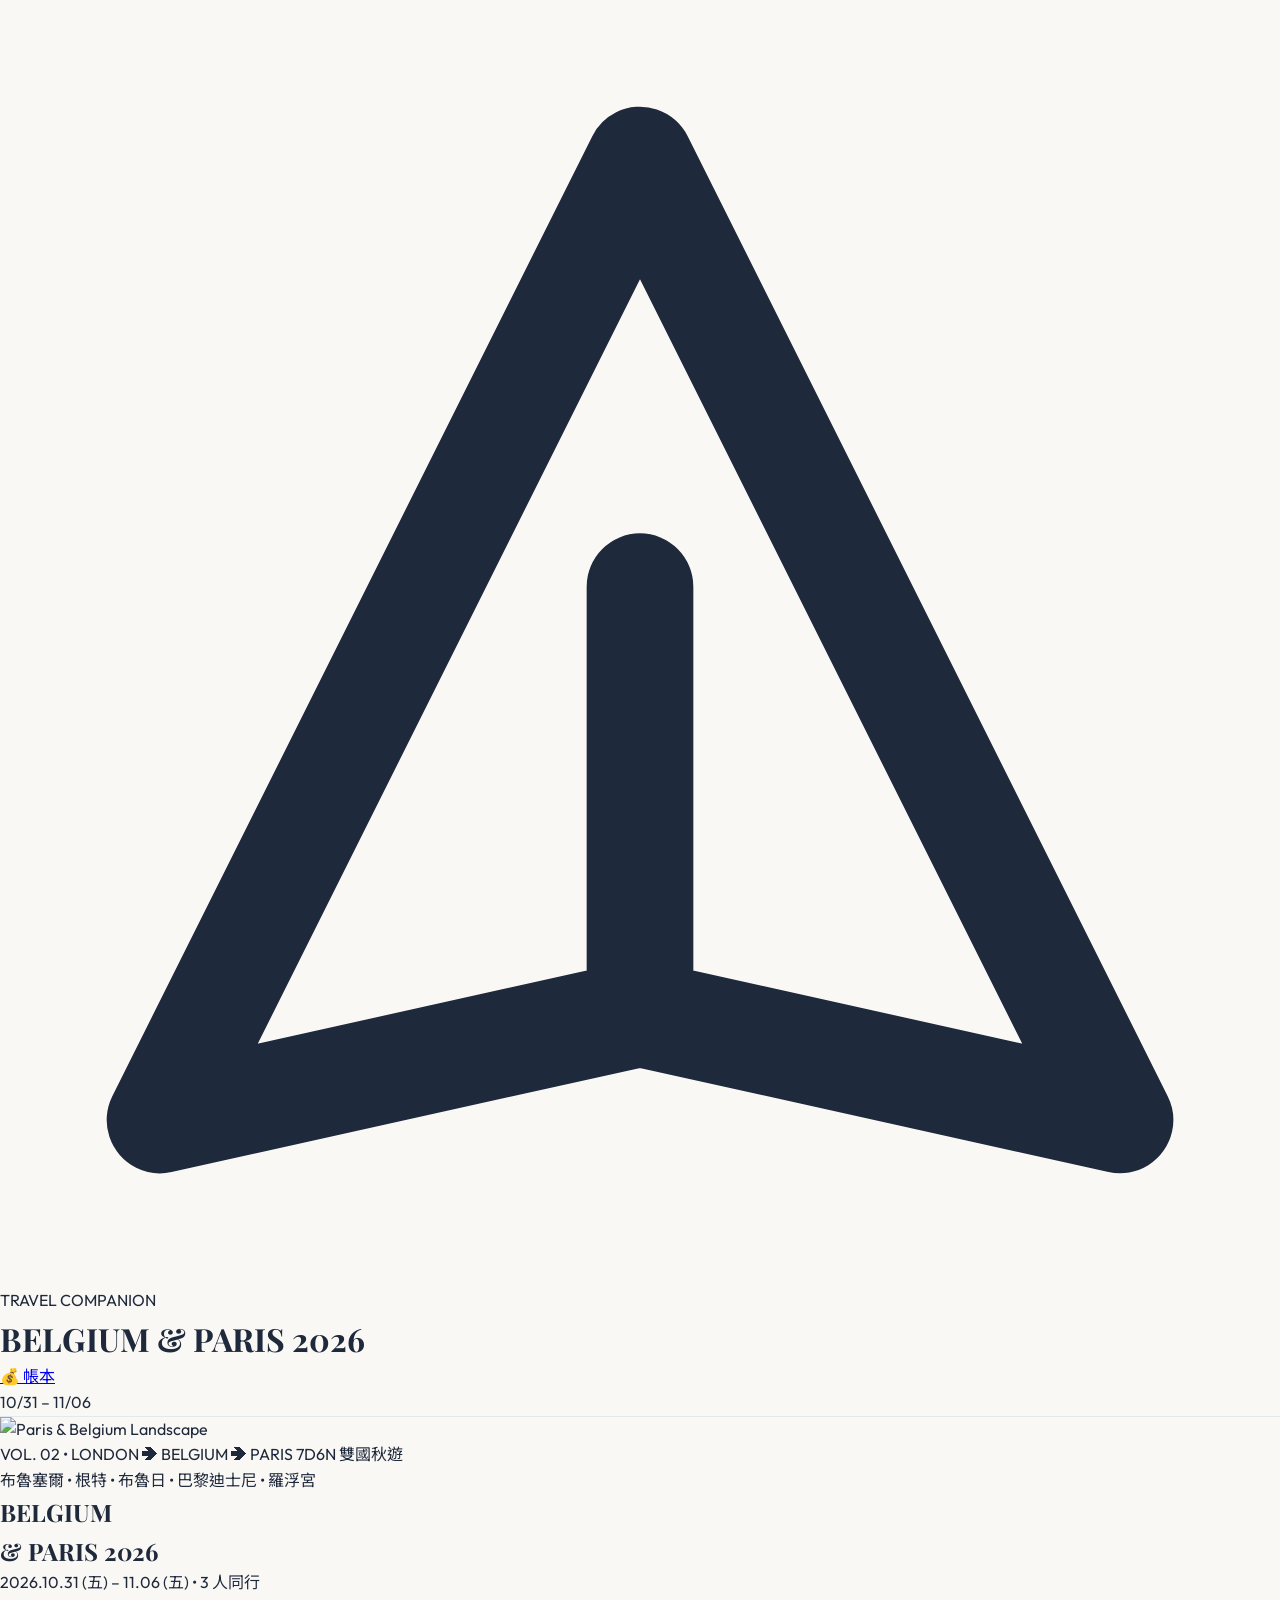
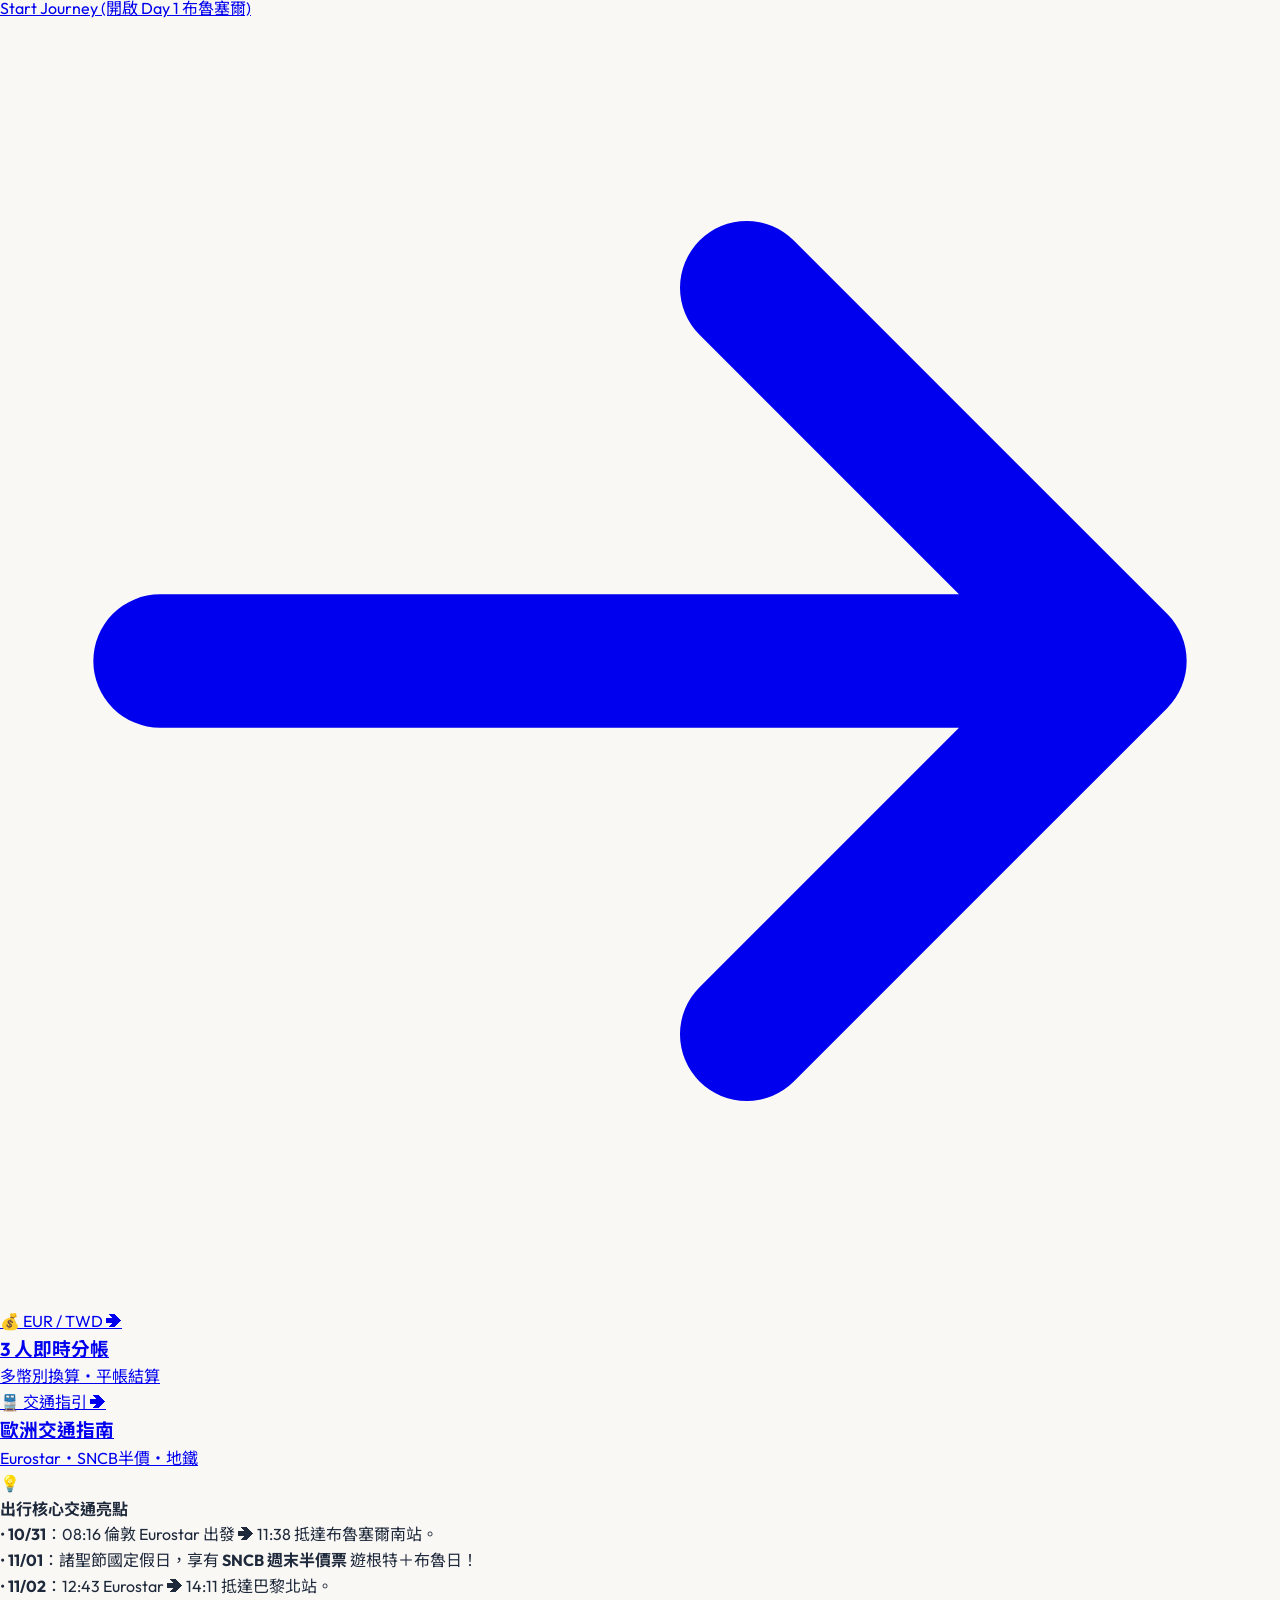
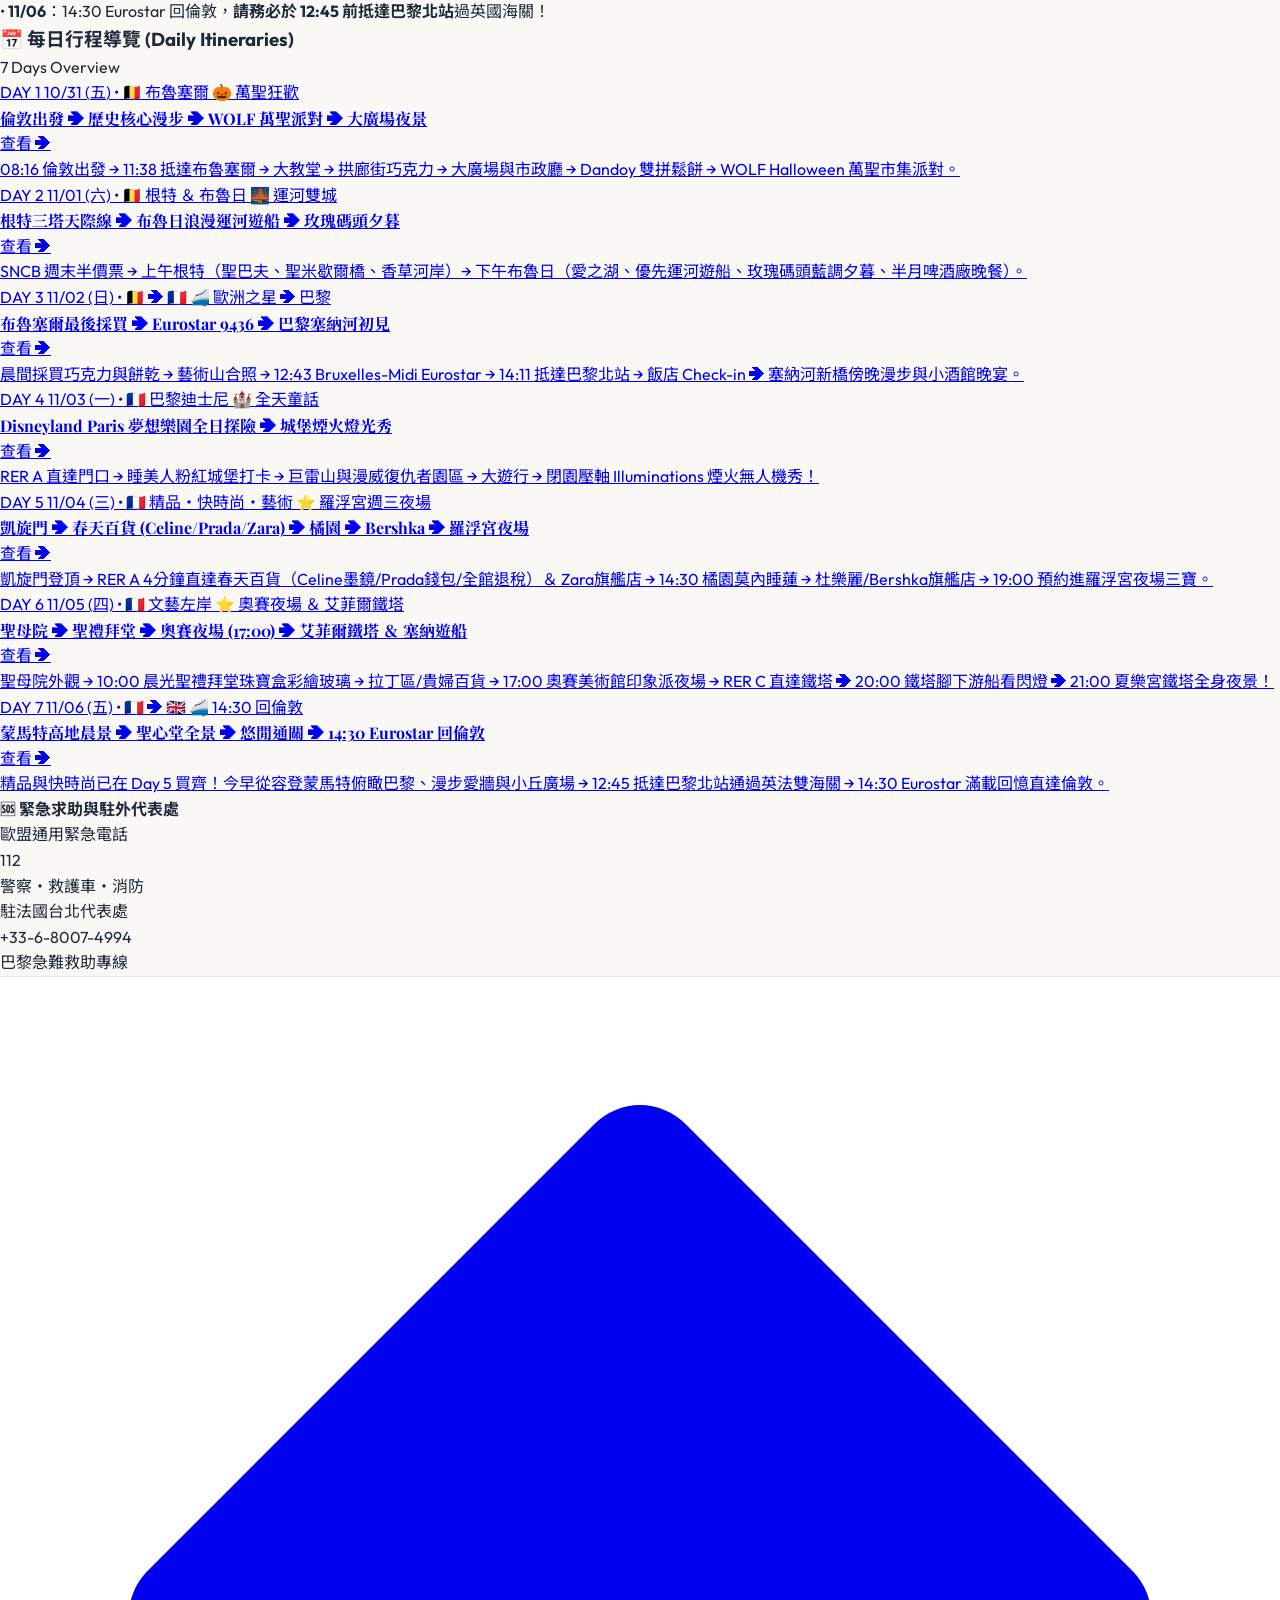
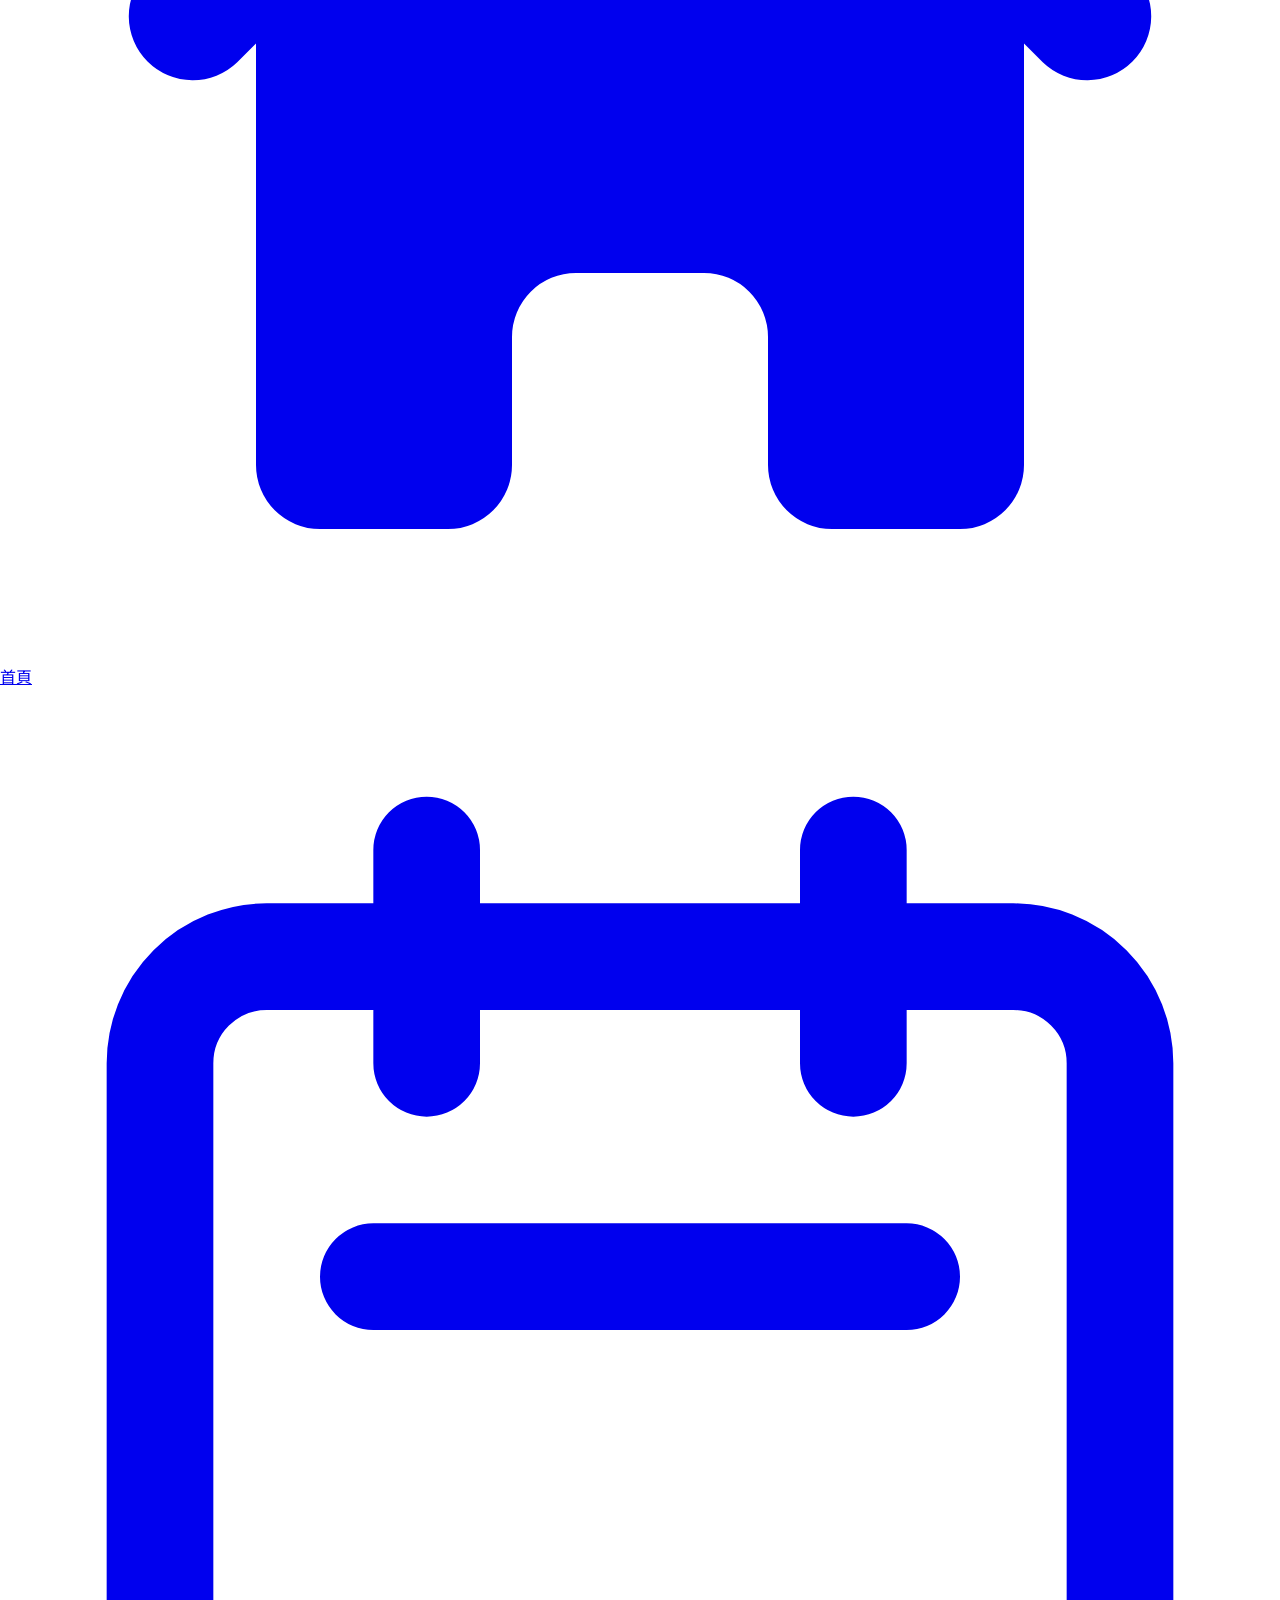
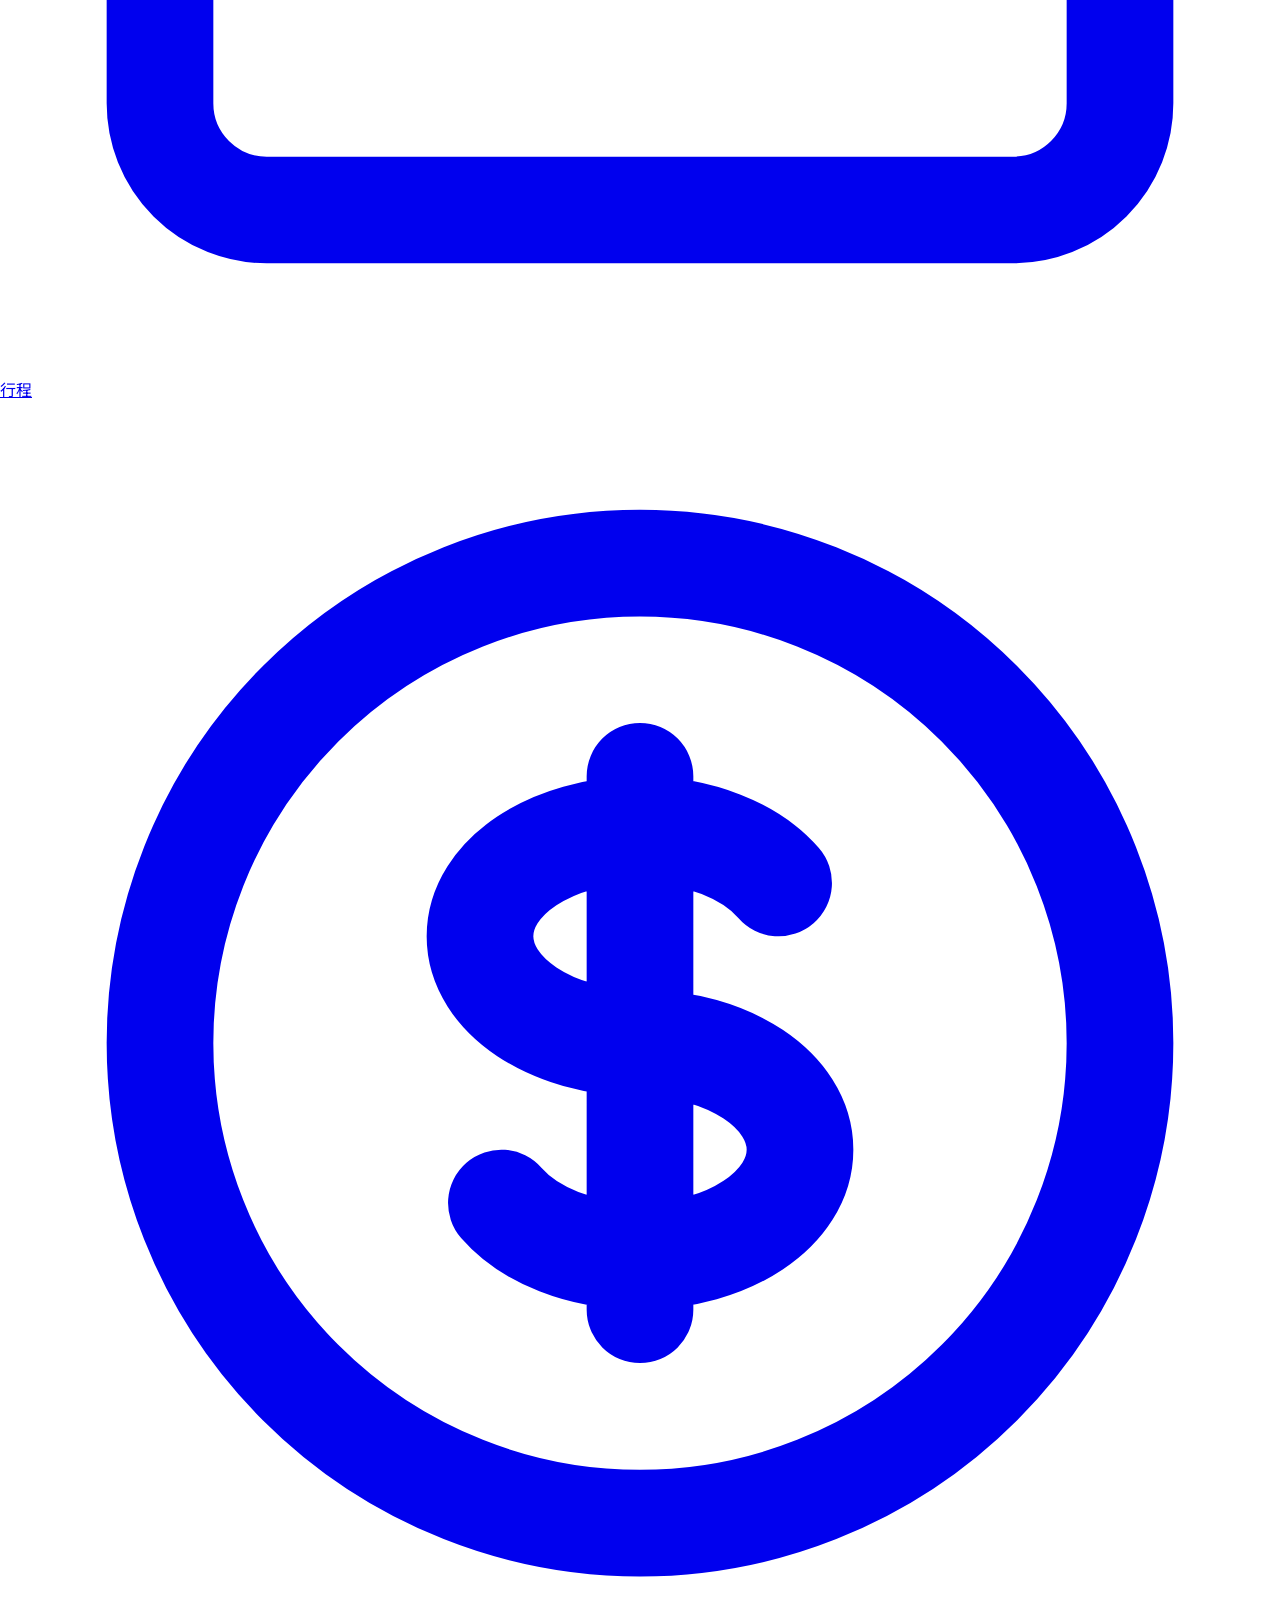
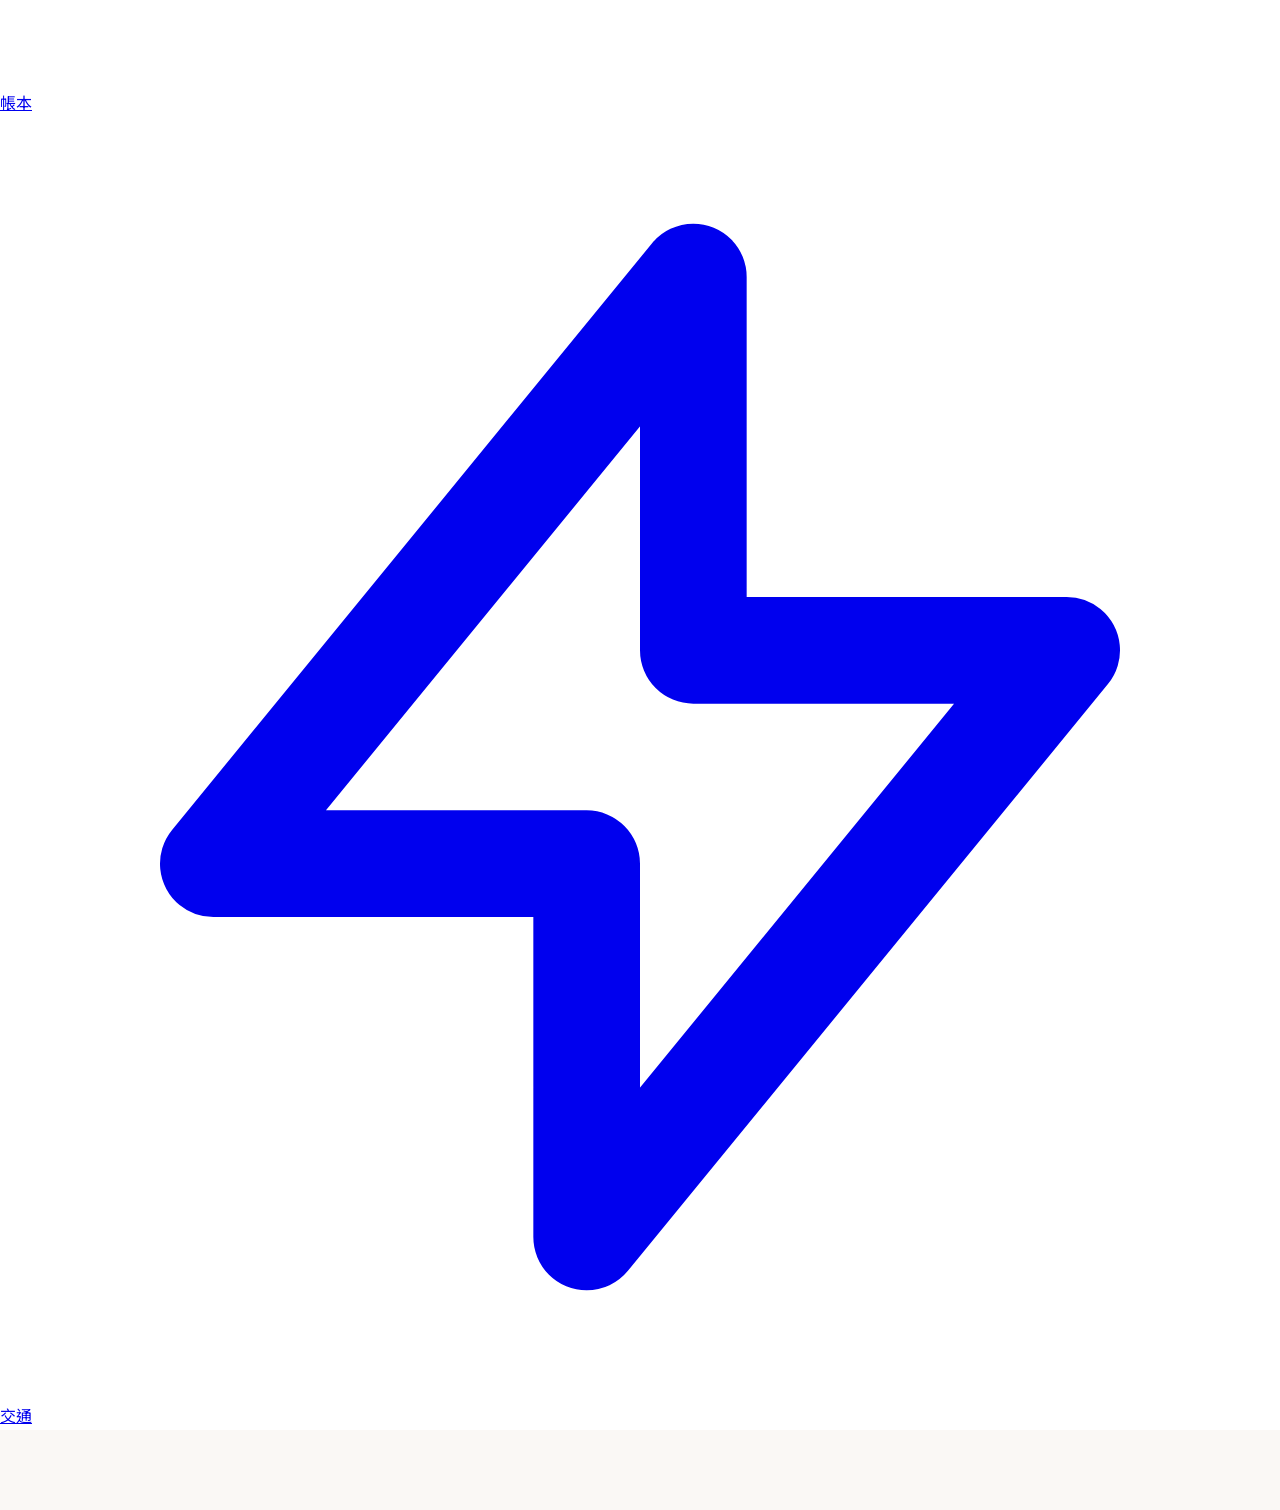
==== commit 9ec64ecf: "feat: optimize shopping itinerary with Printemps Haussmann, Zara, and Bershka on Day 5" ====
--- a/index.html
+++ b/index.html
@@ -218,15 +218,15 @@
           <div>
             <div class="flex items-center gap-1.5">
               <span class="bg-[#EFF6FF] text-[#1E40AF] font-extrabold text-[10px] px-2 py-0.5 rounded-md">DAY 5</span>
-              <span class="text-xs text-stone-500 font-semibold">11/04 (三) • 🇫🇷 經典巴黎</span>
+              <span class="text-xs text-stone-500 font-semibold">11/04 (三) • 🇫🇷 精品・快時尚・藝術</span>
               <span class="bg-[#FEF3C7] text-[#92400E] text-[10px] font-bold px-1.5 py-0.5 rounded">⭐️ 羅浮宮週三夜場</span>
             </div>
-            <h4 class="text-base font-black text-[#1E293B] mt-1 font-serif-title">凱旋門 ➔ 香榭麗舍逛街 ➔ 橘園睡蓮 (14:30) ➔ 羅浮宮週三夜場 (19:00-21:00)</h4>
-          </div>
-          <span class="text-[#1E40AF] text-xs font-bold mt-1">查看 ➔</span>
-        </div>
-        <p class="text-xs text-stone-600 line-clamp-2">
-          凱旋門登頂 → 香榭麗舍精品與 Longchamp → 14:30 橘園莫內睡蓮 → 杜樂麗花園與晚餐充電 → 19:00 預約進羅浮宮夜場三寶 → 夜晚金字塔金色夜景。
+            <h4 class="text-base font-black text-[#1E293B] mt-1 font-serif-title">凱旋門 ➔ 春天百貨 (Celine/Prada/Zara) ➔ 橘園 ➔ Bershka ➔ 羅浮宮夜場</h4>
+          </div>
+          <span class="text-[#1E40AF] text-xs font-bold mt-1">查看 ➔</span>
+        </div>
+        <p class="text-xs text-stone-600 line-clamp-2">
+          凱旋門登頂 → RER A 4分鐘直達春天百貨（Celine墨鏡/Prada錢包/全館退稅）＆ Zara旗艦店 → 14:30 橘園莫內睡蓮 → 杜樂麗/Bershka旗艦店 → 19:00 預約進羅浮宮夜場三寶。
         </p>
       </a>
 
@@ -257,12 +257,12 @@
               <span class="text-xs text-stone-500 font-semibold">11/06 (五) • 🇫🇷 ➔ 🇬🇧</span>
               <span class="bg-[#EFF6FF] text-[#1E40AF] text-[10px] font-bold px-1.5 py-0.5 rounded">🚄 14:30 回倫敦</span>
             </div>
-            <h4 class="text-base font-black text-[#1E293B] mt-1 font-serif-title">蒙馬特聖心堂晨景 ➔ 奧斯曼大道最後採買 ➔ Eurostar 回倫敦</h4>
-          </div>
-          <span class="text-[#1E40AF] text-xs font-bold mt-1">查看 ➔</span>
-        </div>
-        <p class="text-xs text-stone-600 line-clamp-2">
-          聖心堂晨景與愛牆 → 拉法葉/春天百貨買齊 Longchamp 與專櫃退稅 → 12:45 抵達巴黎北站過英國海關 → 14:30 Eurostar 直達倫敦。
+            <h4 class="text-base font-black text-[#1E293B] mt-1 font-serif-title">蒙馬特高地晨景 ➔ 聖心堂全景 ➔ 悠閒通關 ➔ 14:30 Eurostar 回倫敦</h4>
+          </div>
+          <span class="text-[#1E40AF] text-xs font-bold mt-1">查看 ➔</span>
+        </div>
+        <p class="text-xs text-stone-600 line-clamp-2">
+          精品與快時尚已在 Day 5 買齊！今早從容登蒙馬特俯瞰巴黎、漫步愛牆與小丘廣場 → 12:45 抵達巴黎北站通過英法雙海關 → 14:30 Eurostar 滿載回憶直達倫敦。
         </p>
       </a>
     </section>
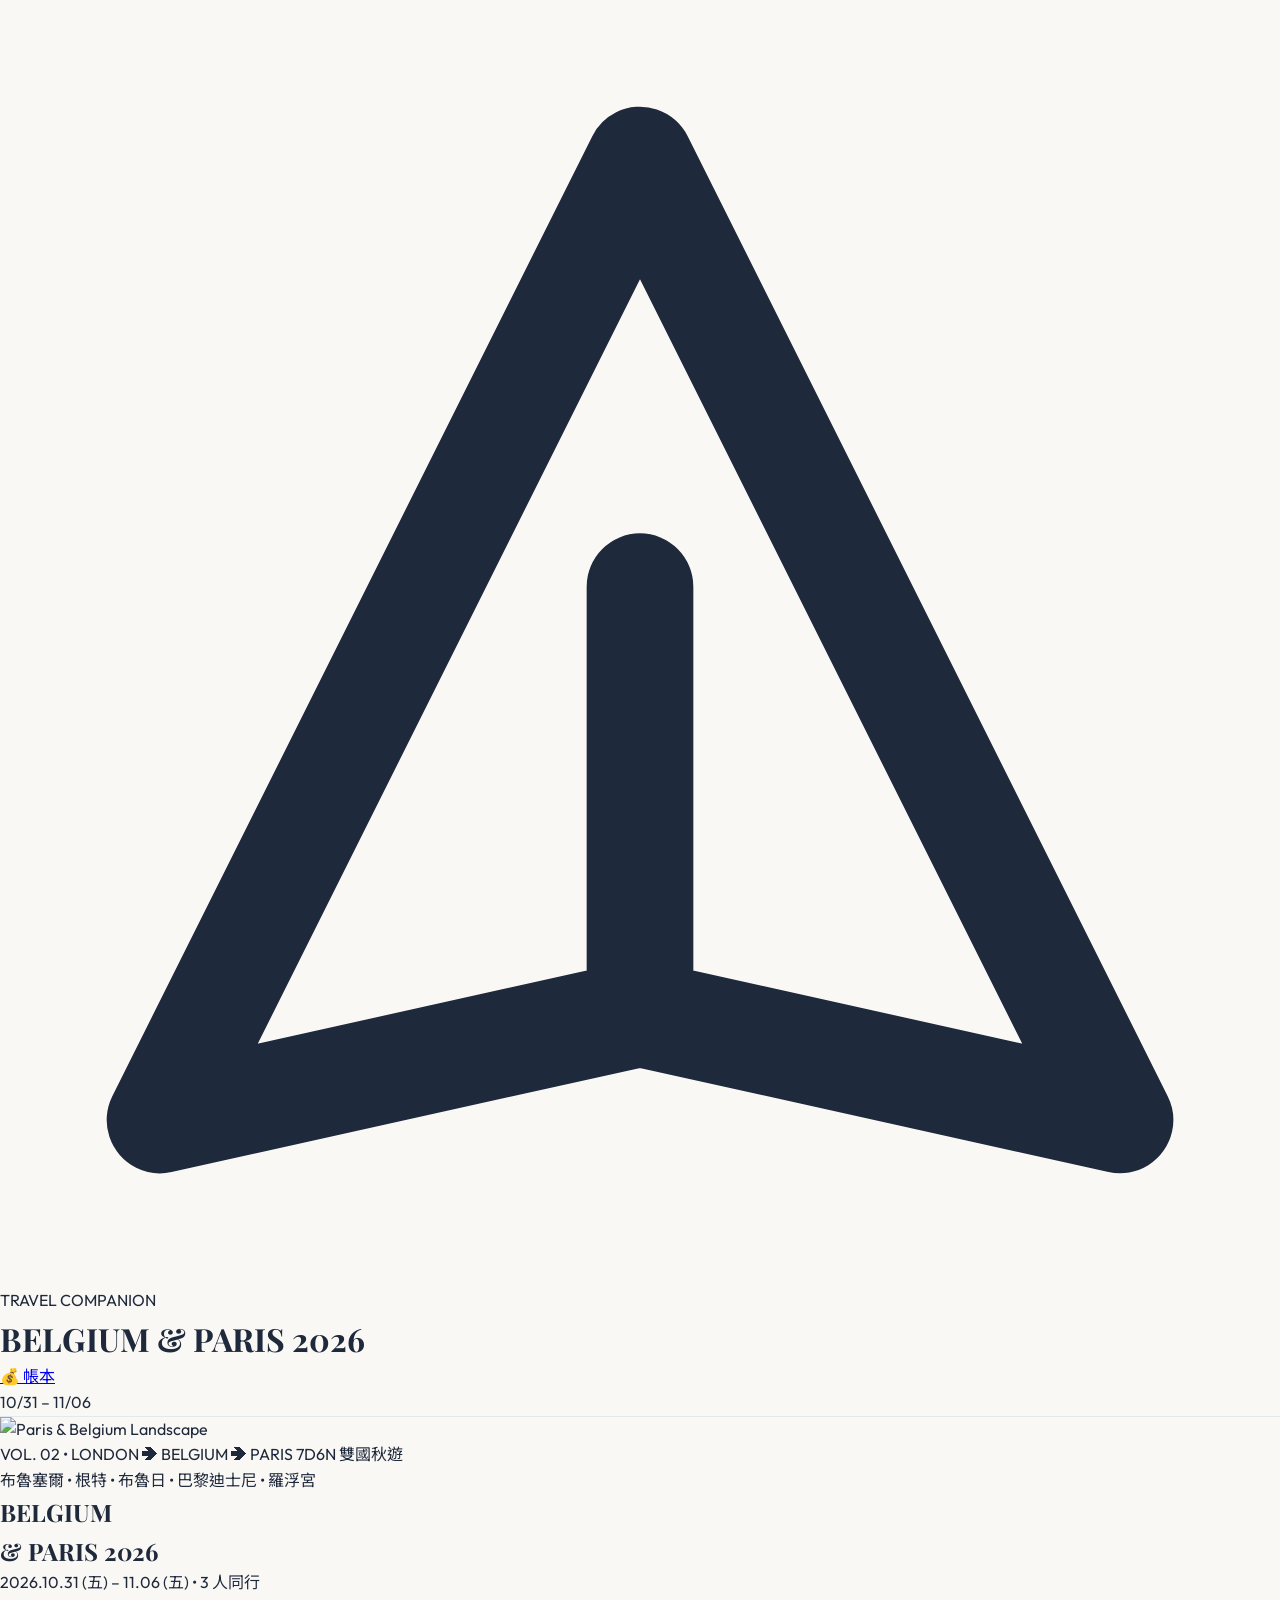
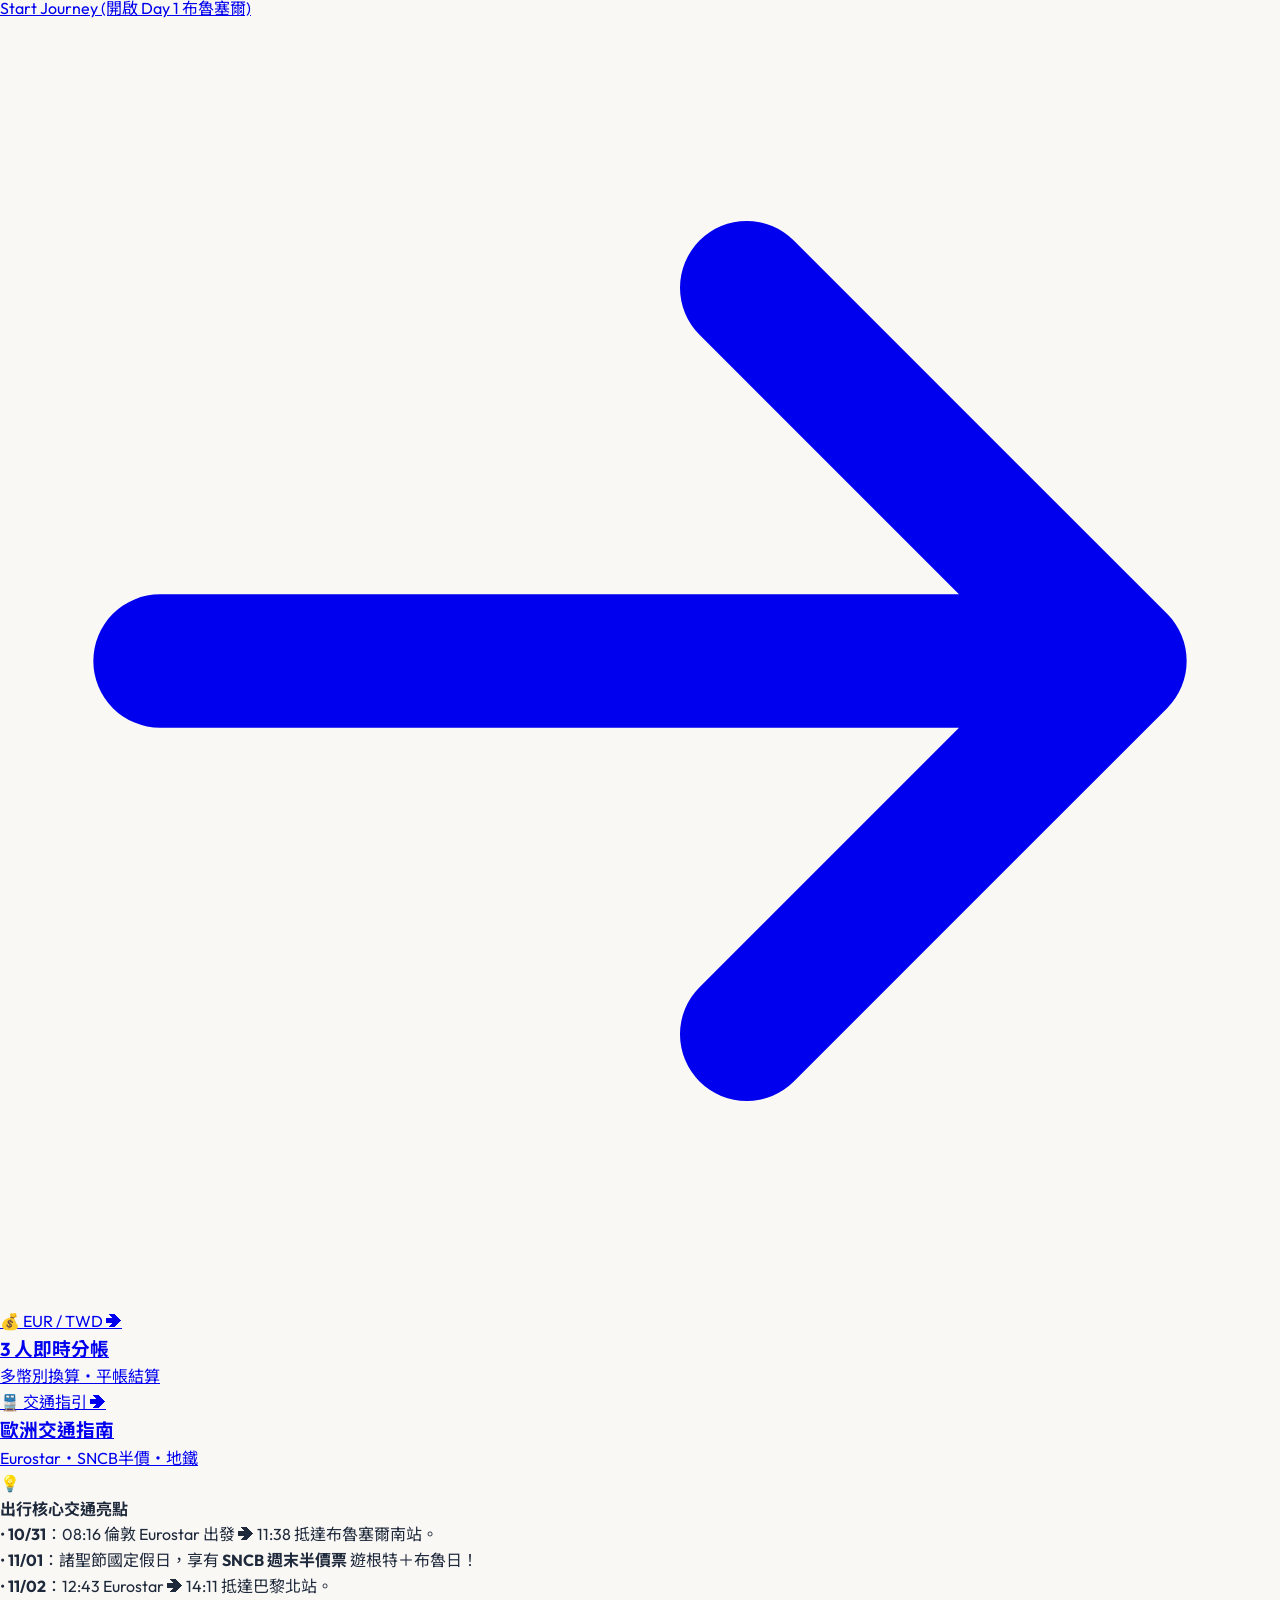
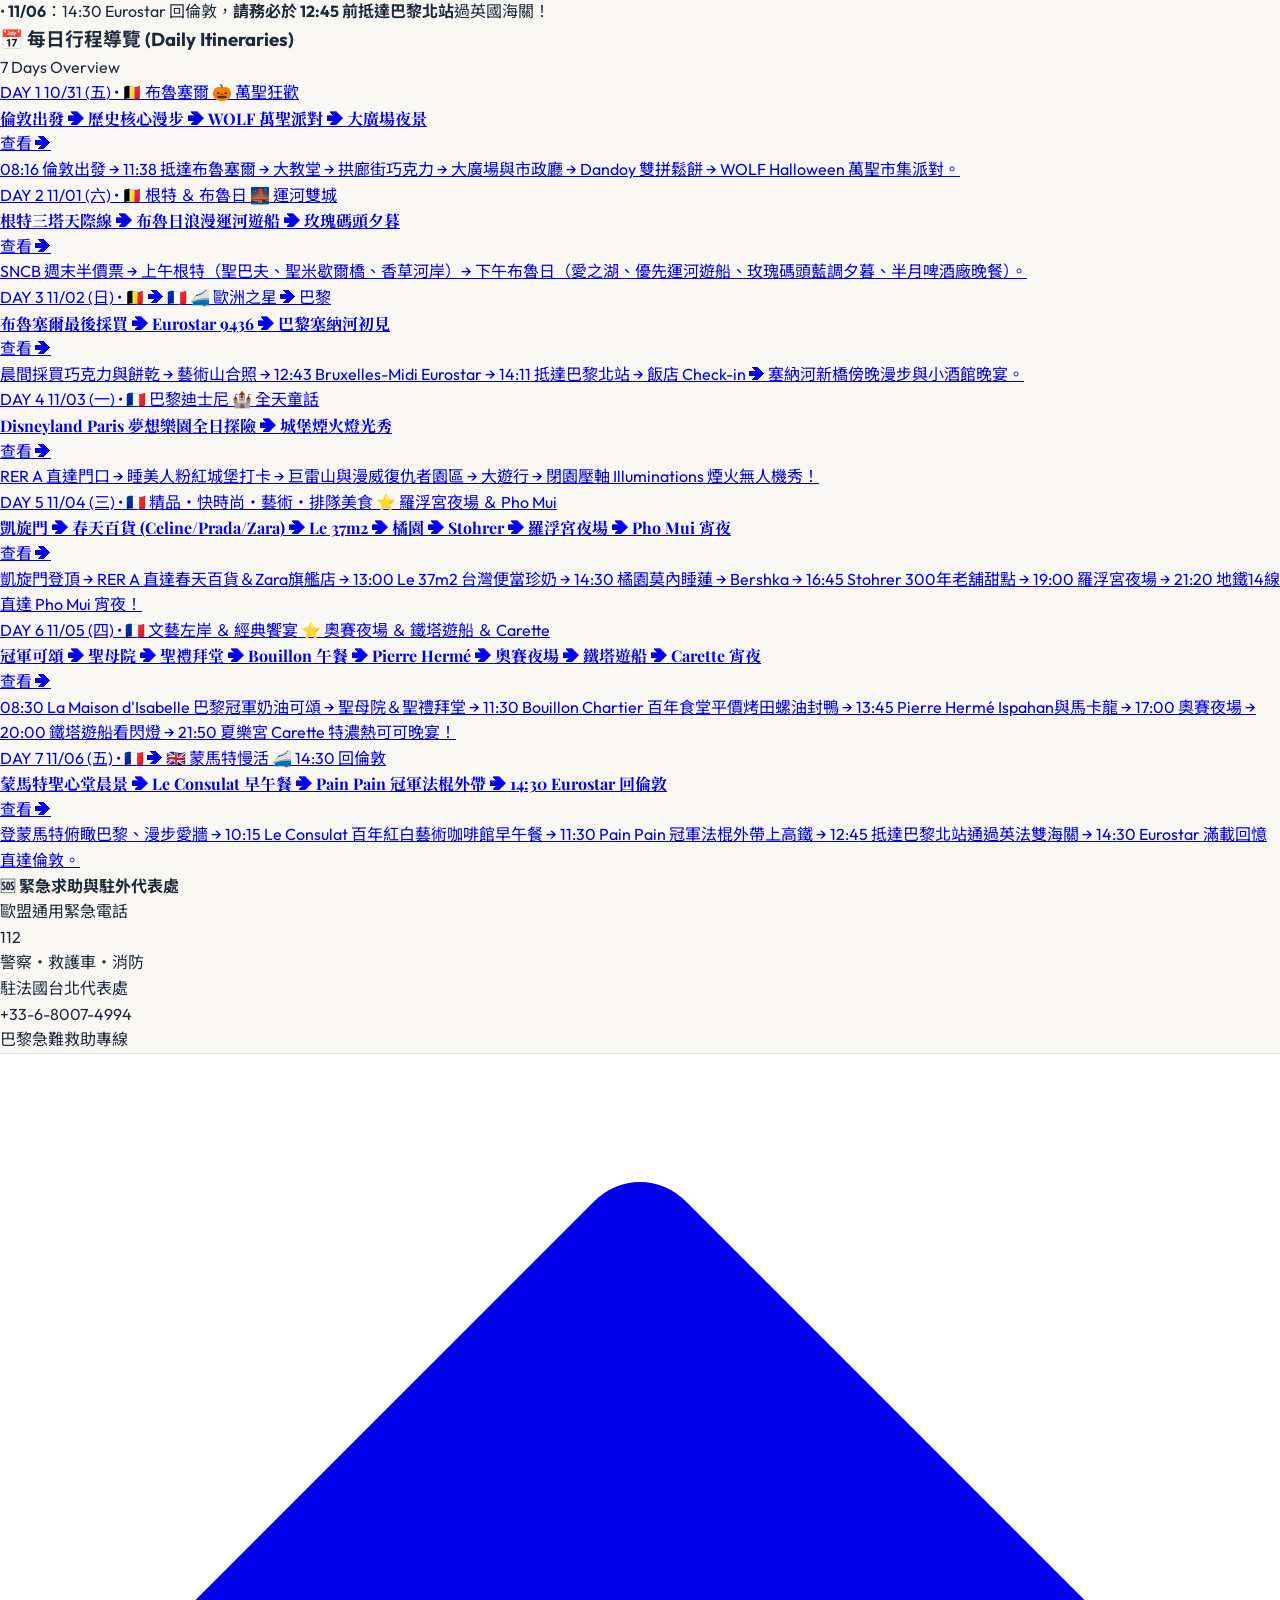
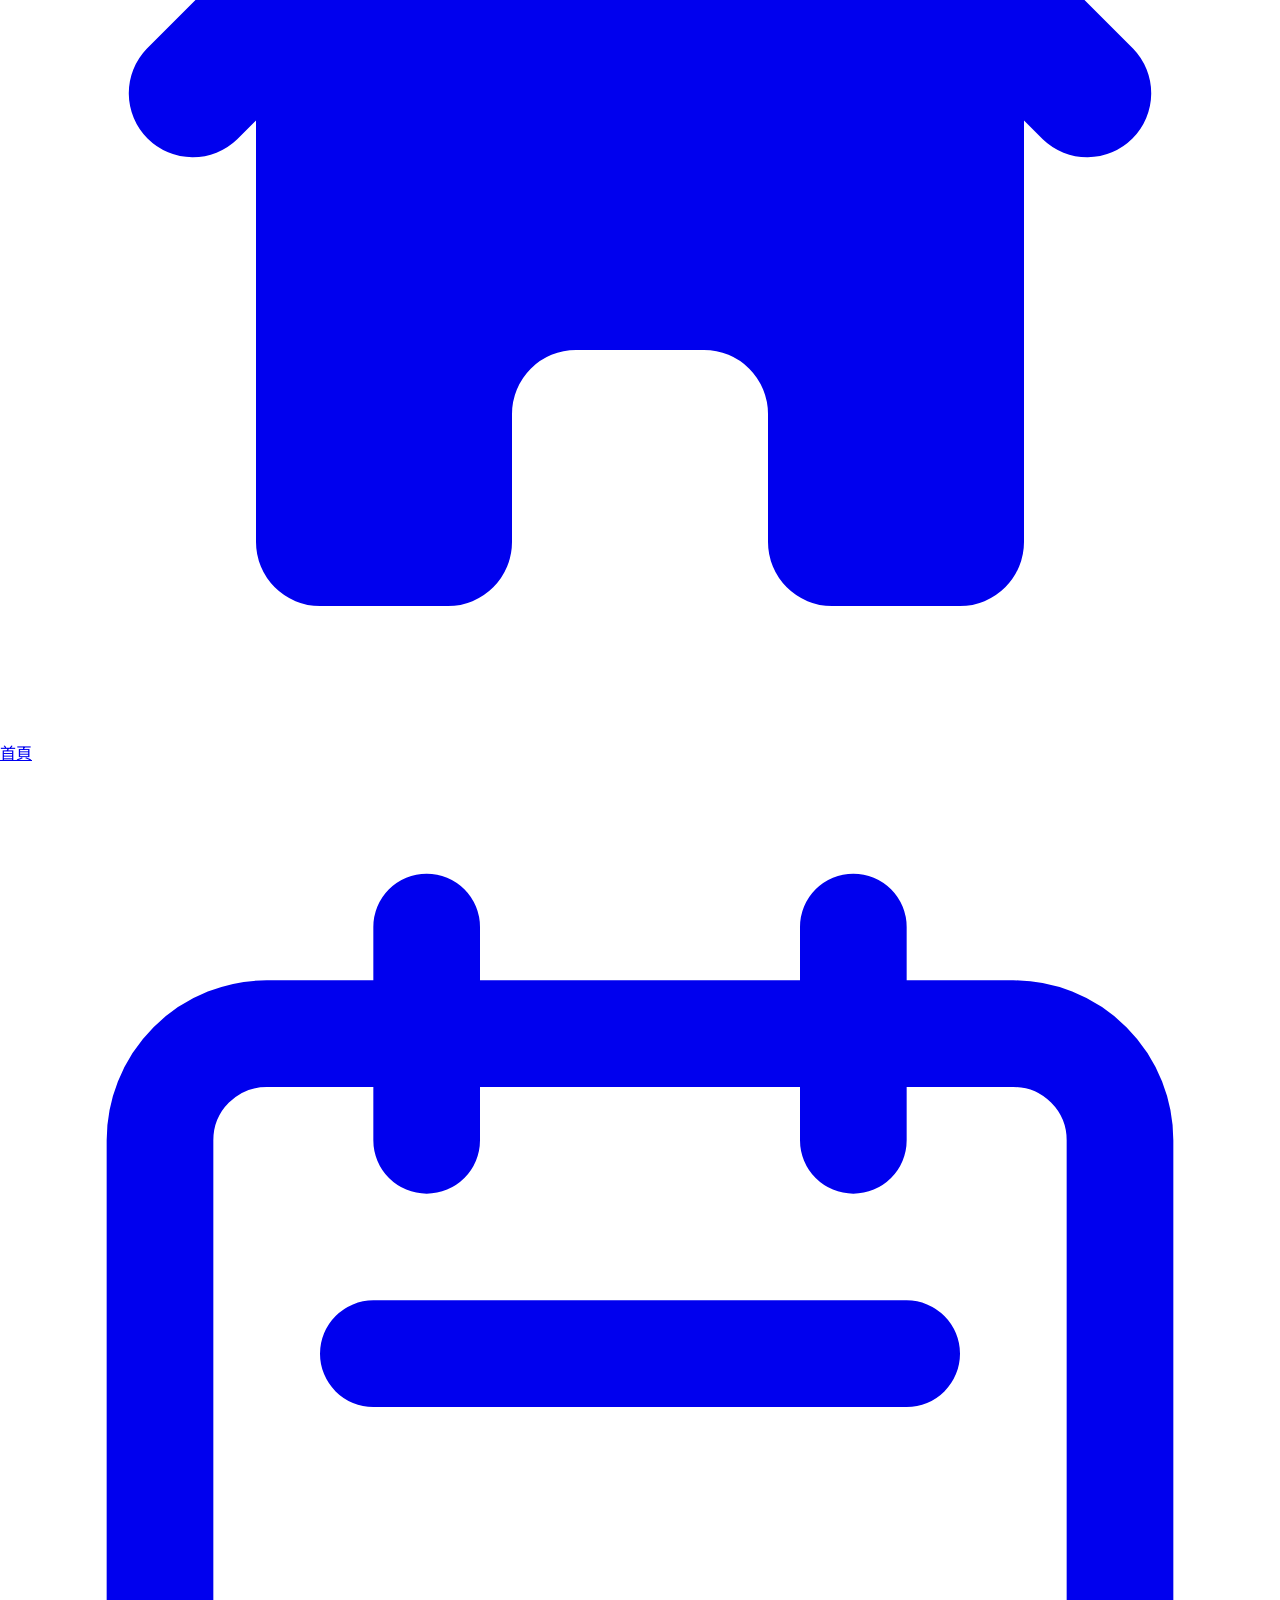
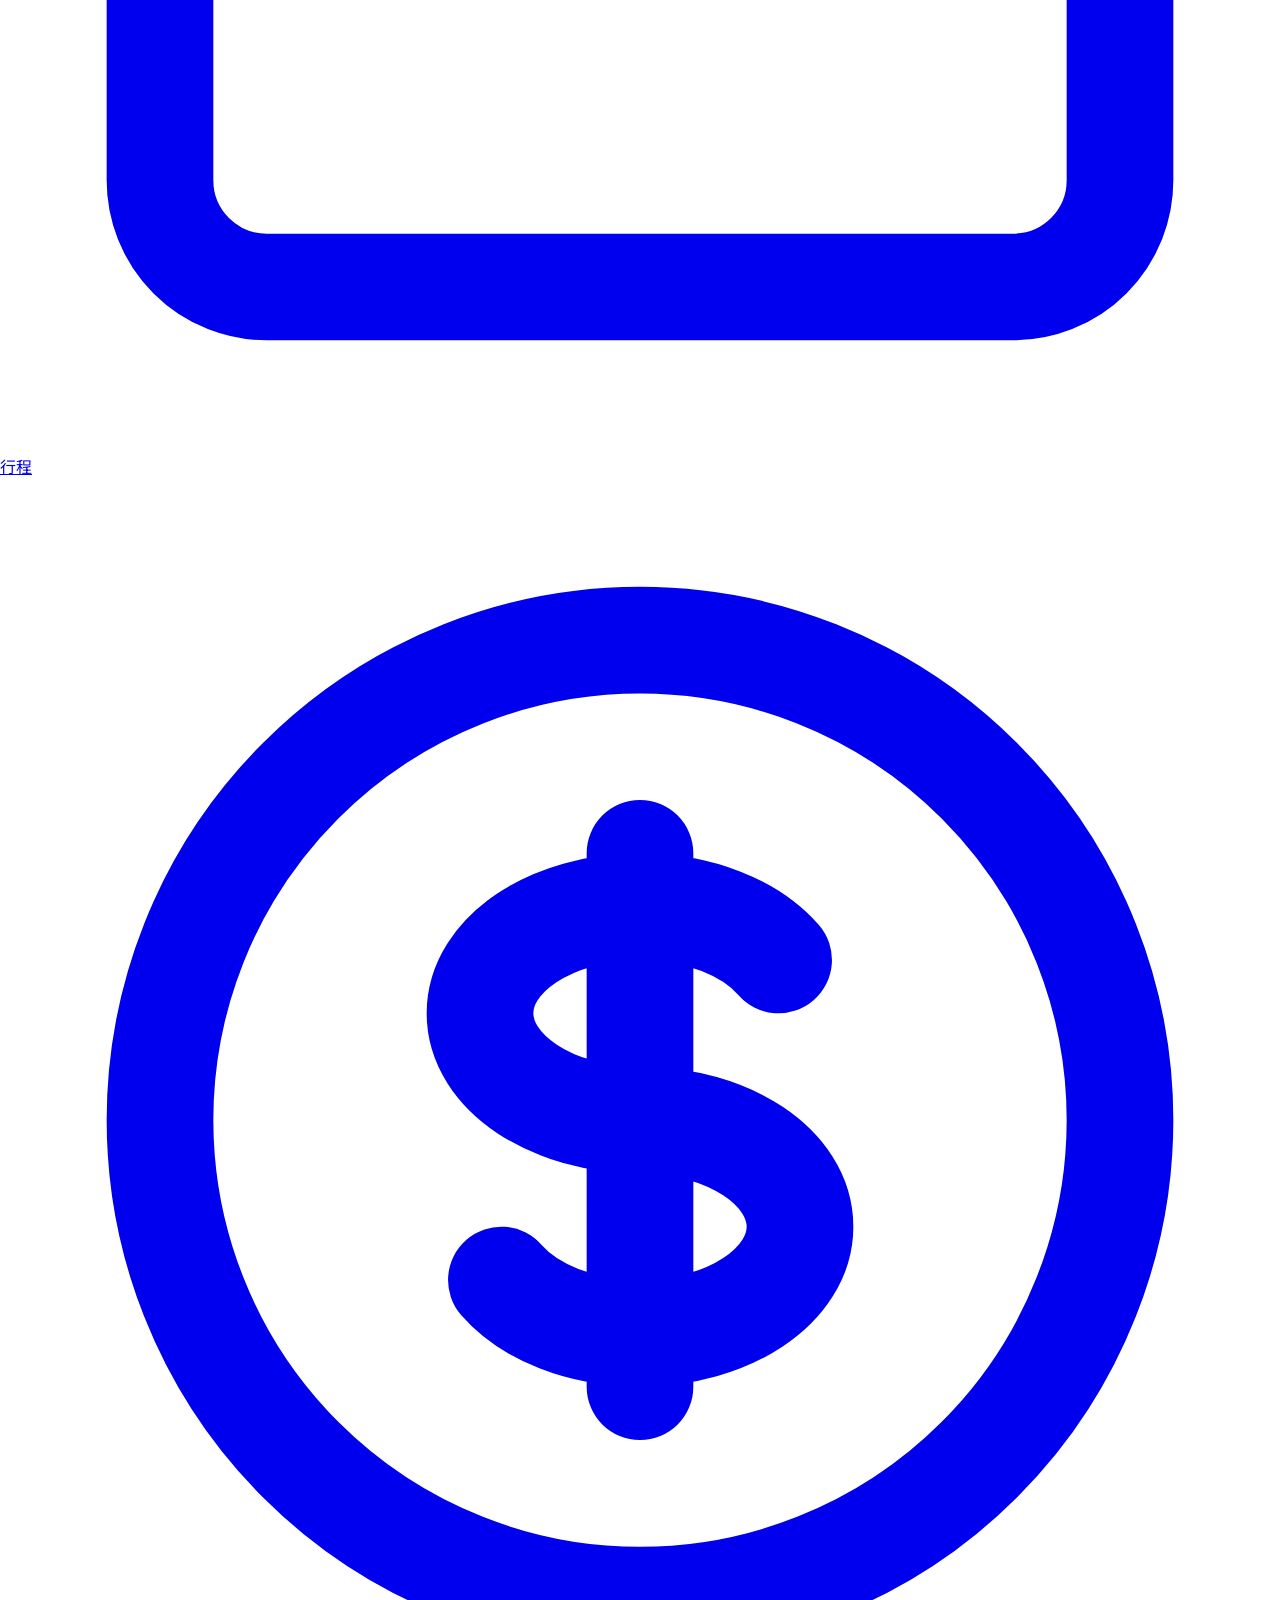
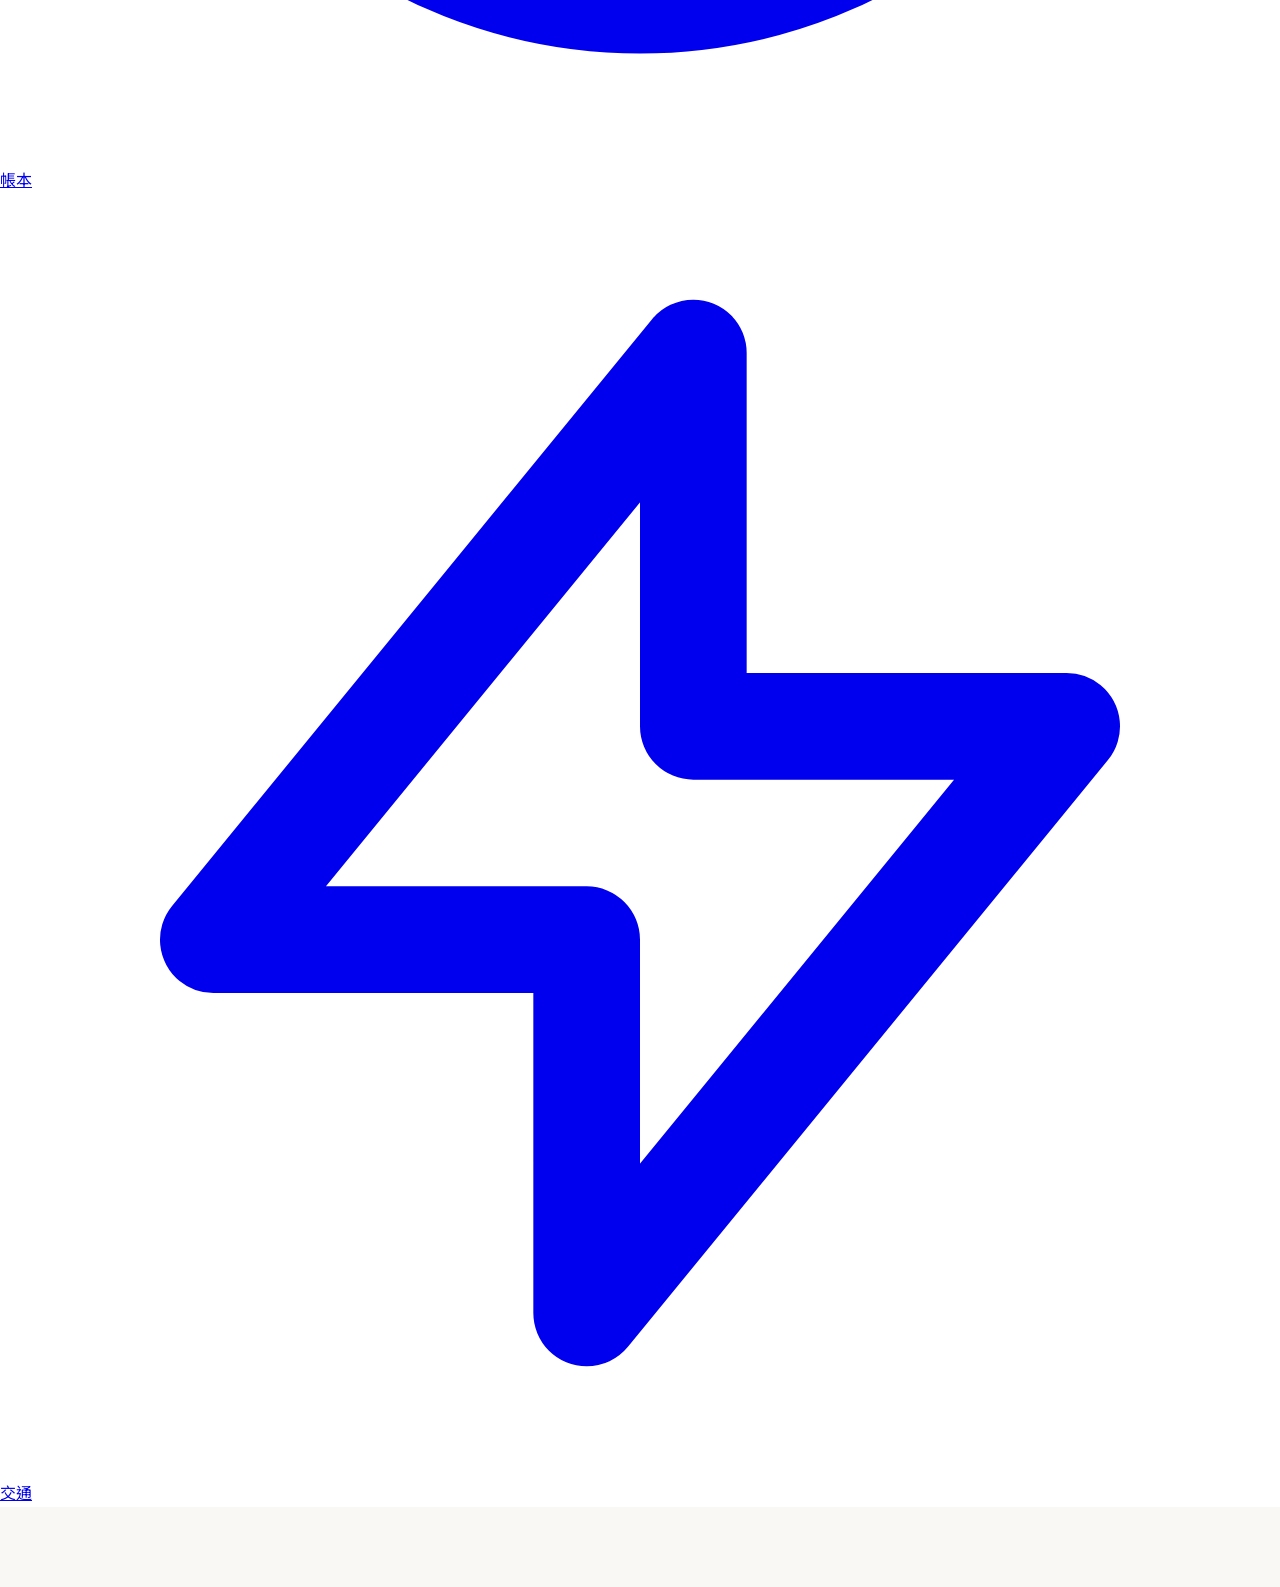
==== commit 04a61fef: "feat: integrate iconic Parisian restaurants, bakeries, and cafes into Days 5-7" ====
--- a/index.html
+++ b/index.html
@@ -218,15 +218,15 @@
           <div>
             <div class="flex items-center gap-1.5">
               <span class="bg-[#EFF6FF] text-[#1E40AF] font-extrabold text-[10px] px-2 py-0.5 rounded-md">DAY 5</span>
-              <span class="text-xs text-stone-500 font-semibold">11/04 (三) • 🇫🇷 精品・快時尚・藝術</span>
-              <span class="bg-[#FEF3C7] text-[#92400E] text-[10px] font-bold px-1.5 py-0.5 rounded">⭐️ 羅浮宮週三夜場</span>
-            </div>
-            <h4 class="text-base font-black text-[#1E293B] mt-1 font-serif-title">凱旋門 ➔ 春天百貨 (Celine/Prada/Zara) ➔ 橘園 ➔ Bershka ➔ 羅浮宮夜場</h4>
-          </div>
-          <span class="text-[#1E40AF] text-xs font-bold mt-1">查看 ➔</span>
-        </div>
-        <p class="text-xs text-stone-600 line-clamp-2">
-          凱旋門登頂 → RER A 4分鐘直達春天百貨（Celine墨鏡/Prada錢包/全館退稅）＆ Zara旗艦店 → 14:30 橘園莫內睡蓮 → 杜樂麗/Bershka旗艦店 → 19:00 預約進羅浮宮夜場三寶。
+              <span class="text-xs text-stone-500 font-semibold">11/04 (三) • 🇫🇷 精品・快時尚・藝術・排隊美食</span>
+              <span class="bg-[#FEF3C7] text-[#92400E] text-[10px] font-bold px-1.5 py-0.5 rounded">⭐️ 羅浮宮夜場 ＆ Pho Mui</span>
+            </div>
+            <h4 class="text-base font-black text-[#1E293B] mt-1 font-serif-title">凱旋門 ➔ 春天百貨 (Celine/Prada/Zara) ➔ Le 37m2 ➔ 橘園 ➔ Stohrer ➔ 羅浮宮夜場 ➔ Pho Mui 宵夜</h4>
+          </div>
+          <span class="text-[#1E40AF] text-xs font-bold mt-1">查看 ➔</span>
+        </div>
+        <p class="text-xs text-stone-600 line-clamp-2">
+          凱旋門登頂 → RER A 直達春天百貨＆Zara旗艦店 → 13:00 Le 37m2 台灣便當珍奶 → 14:30 橘園莫內睡蓮 → Bershka → 16:45 Stohrer 300年老舖甜點 → 19:00 羅浮宮夜場 → 21:20 地鐵14線直達 Pho Mui 宵夜！
         </p>
       </a>
 
@@ -236,15 +236,15 @@
           <div>
             <div class="flex items-center gap-1.5">
               <span class="bg-[#EFF6FF] text-[#1E40AF] font-extrabold text-[10px] px-2 py-0.5 rounded-md">DAY 6</span>
-              <span class="text-xs text-stone-500 font-semibold">11/05 (四) • 🇫🇷 文藝左岸</span>
-              <span class="bg-[#FEF3C7] text-[#92400E] text-[10px] font-bold px-1.5 py-0.5 rounded">⭐️ 奧賽夜場 ＆ 艾菲爾鐵塔</span>
-            </div>
-            <h4 class="text-base font-black text-[#1E293B] mt-1 font-serif-title">聖母院 ➔ 聖禮拜堂 ➔ 奧賽夜場 (17:00) ➔ 艾菲爾鐵塔 ＆ 塞納遊船</h4>
-          </div>
-          <span class="text-[#1E40AF] text-xs font-bold mt-1">查看 ➔</span>
-        </div>
-        <p class="text-xs text-stone-600 line-clamp-2">
-          聖母院外觀 → 10:00 晨光聖禮拜堂珠寶盒彩繪玻璃 → 拉丁區/貴婦百貨 → 17:00 奧賽美術館印象派夜場 → RER C 直達鐵塔 ➔ 20:00 鐵塔腳下游船看閃燈 ➔ 21:00 夏樂宮鐵塔全身夜景！
+              <span class="text-xs text-stone-500 font-semibold">11/05 (四) • 🇫🇷 文藝左岸 ＆ 經典饗宴</span>
+              <span class="bg-[#FEF3C7] text-[#92400E] text-[10px] font-bold px-1.5 py-0.5 rounded">⭐️ 奧賽夜場 ＆ 鐵塔遊船 ＆ Carette</span>
+            </div>
+            <h4 class="text-base font-black text-[#1E293B] mt-1 font-serif-title">冠軍可頌 ➔ 聖母院 ➔ 聖禮拜堂 ➔ Bouillon 午餐 ➔ Pierre Hermé ➔ 奧賽夜場 ➔ 鐵塔遊船 ➔ Carette 宵夜</h4>
+          </div>
+          <span class="text-[#1E40AF] text-xs font-bold mt-1">查看 ➔</span>
+        </div>
+        <p class="text-xs text-stone-600 line-clamp-2">
+          08:30 La Maison d'Isabelle 巴黎冠軍奶油可頌 → 聖母院＆聖禮拜堂 → 11:30 Bouillon Chartier 百年食堂平價烤田螺油封鴨 → 13:45 Pierre Hermé Ispahan與馬卡龍 → 17:00 奧賽夜場 → 20:00 鐵塔遊船看閃燈 → 21:50 夏樂宮 Carette 特濃熱可可晚宴！
         </p>
       </a>
 
@@ -254,15 +254,15 @@
           <div>
             <div class="flex items-center gap-1.5">
               <span class="bg-[#EFF6FF] text-[#1E40AF] font-extrabold text-[10px] px-2 py-0.5 rounded-md">DAY 7</span>
-              <span class="text-xs text-stone-500 font-semibold">11/06 (五) • 🇫🇷 ➔ 🇬🇧</span>
+              <span class="text-xs text-stone-500 font-semibold">11/06 (五) • 🇫🇷 ➔ 🇬🇧 蒙馬特慢活</span>
               <span class="bg-[#EFF6FF] text-[#1E40AF] text-[10px] font-bold px-1.5 py-0.5 rounded">🚄 14:30 回倫敦</span>
             </div>
-            <h4 class="text-base font-black text-[#1E293B] mt-1 font-serif-title">蒙馬特高地晨景 ➔ 聖心堂全景 ➔ 悠閒通關 ➔ 14:30 Eurostar 回倫敦</h4>
-          </div>
-          <span class="text-[#1E40AF] text-xs font-bold mt-1">查看 ➔</span>
-        </div>
-        <p class="text-xs text-stone-600 line-clamp-2">
-          精品與快時尚已在 Day 5 買齊！今早從容登蒙馬特俯瞰巴黎、漫步愛牆與小丘廣場 → 12:45 抵達巴黎北站通過英法雙海關 → 14:30 Eurostar 滿載回憶直達倫敦。
+            <h4 class="text-base font-black text-[#1E293B] mt-1 font-serif-title">蒙馬特聖心堂晨景 ➔ Le Consulat 早午餐 ➔ Pain Pain 冠軍法棍外帶 ➔ 14:30 Eurostar 回倫敦</h4>
+          </div>
+          <span class="text-[#1E40AF] text-xs font-bold mt-1">查看 ➔</span>
+        </div>
+        <p class="text-xs text-stone-600 line-clamp-2">
+          登蒙馬特俯瞰巴黎、漫步愛牆 → 10:15 Le Consulat 百年紅白藝術咖啡館早午餐 → 11:30 Pain Pain 冠軍法棍外帶上高鐵 → 12:45 抵達巴黎北站通過英法雙海關 → 14:30 Eurostar 滿載回憶直達倫敦。
         </p>
       </a>
     </section>
